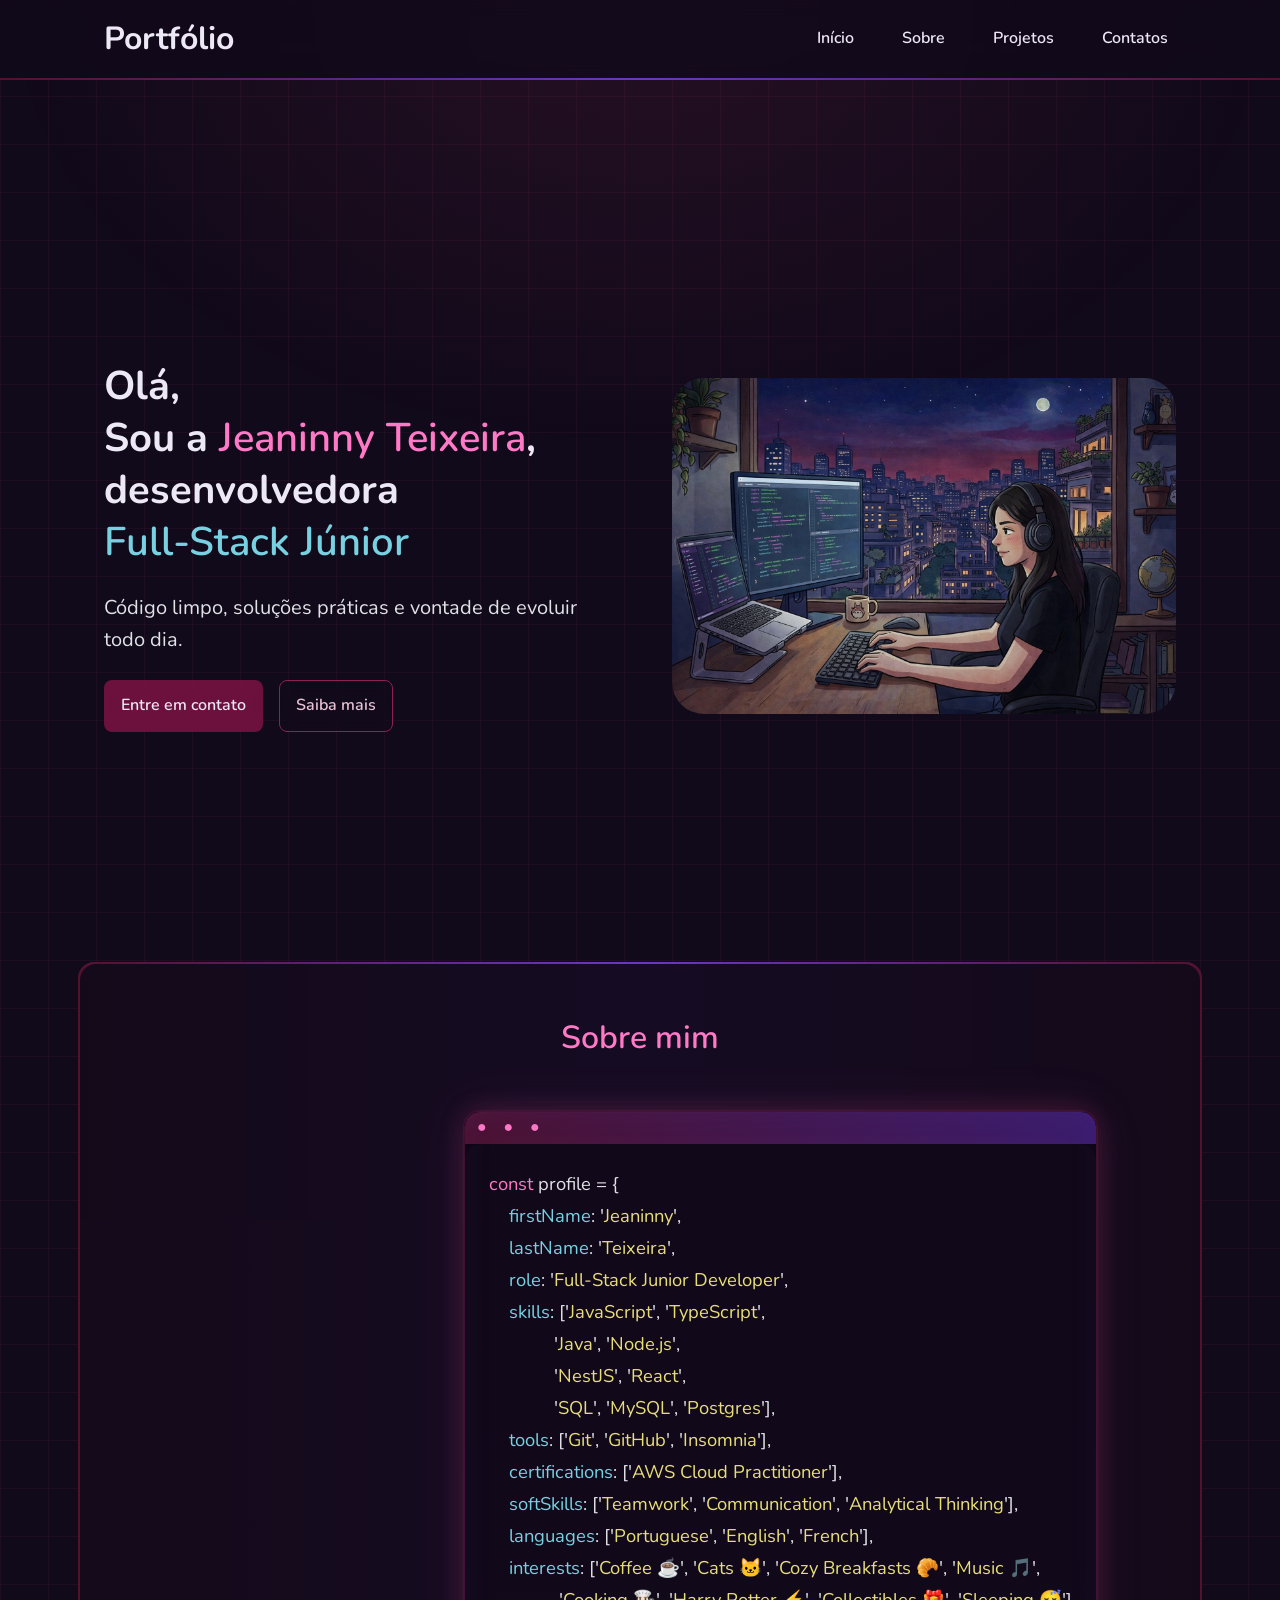
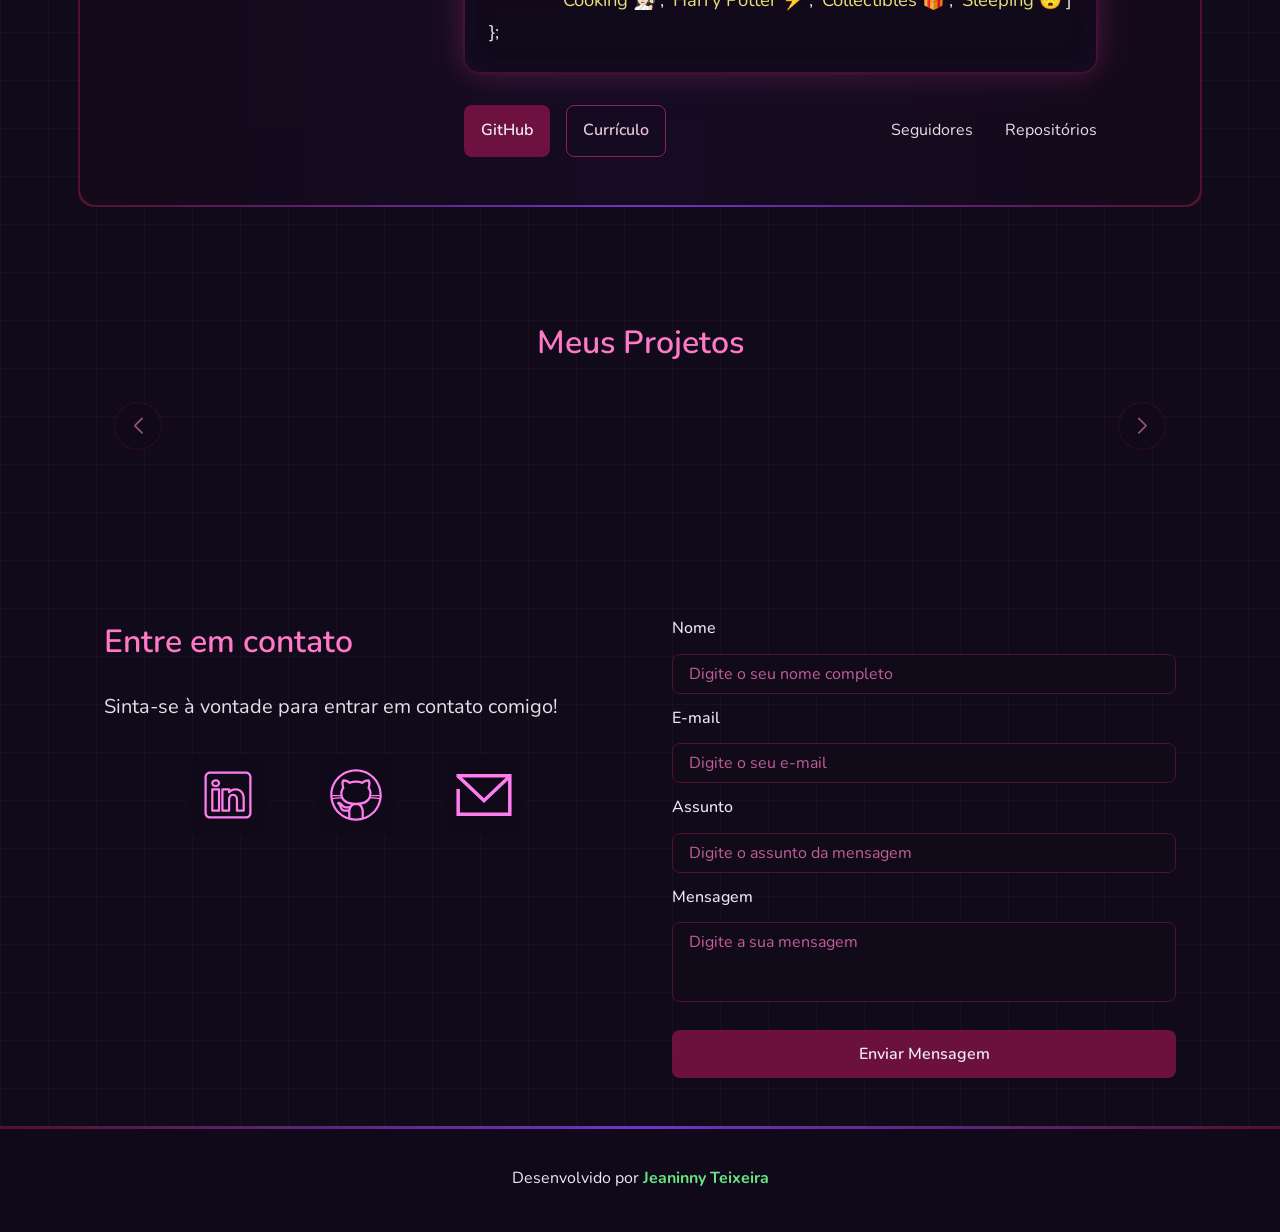
==== index.html @ a6f3db33 "💄 style: melhora responsividade mobile, atualiza const profile e faz ajustes visuais gerais" ====
<!DOCTYPE html>
<html lang="pt-br">

<head>

    <!-- Fontes do Google -->
    <link rel="preconnect" href="https://fonts.googleapis.com">
    <link rel="preconnect" href="https://fonts.gstatic.com" crossorigin>

    <!-- Fonte do Google - Nunito -->
    <link rel="stylesheet" href="https://fonts.googleapis.com/css2?family=Nunito&display=swap">

    <!-- Fonte do Google - Fira Code -->
    <link href="https://fonts.googleapis.com/css2?family=Fira+Code:wght@400;500&display=swap" rel="stylesheet">

    <meta charset="UTF-8">
    <meta name="viewport" content="width=device-width, initial-scale=1.0">
    <meta name="author" content="Jeaninny Teixeira">
    <meta name="description" content="Portfólio da Jeaninny Teixeira,
                    desenvolvedora Full Stack Júnior com foco em TypeScript, Node.js e AWS.
                    Conheça meus projetos e entre em contato.">
    <meta name="robots" content="index, follow">
    <link rel="icon" type="image/svg+xml" href="./assets/img/favicon.svg">

    <!-- SWIPER CSS -->
     <link rel="stylesheet" href="https://cdn.jsdelivr.net/npm/swiper@11/swiper-bundle.min.css">

    <!-- CSS principal da página -->
    <link rel="stylesheet" href="./assets/css/style.css">

    <title>Portfólio da Jeaninny</title>
</head>

<body>

    <!-- Cabeçalho da página -->
    <header>
        <div class="menu-content">

            <!-- Título do Cabeçalho -->
            <a href="index.html" id="titulo">Portfólio</a>

            <!-- Menu de Navegação -->
            <nav>
                <ul class="menu-list">
                    <li><a href="#hero">Início</a></li>
                    <li><a href="#about">Sobre</a></li>
                    <li><a href="#projects">Projetos</a></li>
                    <li><a href="#contact">Contatos</a></li>
                </ul>
            </nav>
        </div>
    </header>

    <!-- Seção Principal da página -->
    <main>
        <!-- Seção Hero -->
        <section id="hero" class="section-container hero-container">

            <!-- Boas Vindas -->
            <article class="hero-content">                
                <h1>Olá,
                    <br>Sou a <span class="hero-greeting">Jeaninny Teixeira</span>,
                    <br>desenvolvedora <span class="hero-role">Full-Stack Júnior</span></h1>
                <p>Código limpo, soluções práticas e vontade de evoluir todo dia.</p>

                <div class="buttons-container">
                    <a href="#contact" class="botao">Entre em contato</a>
                    <a href="#about" class="botao-outline">Saiba mais</a>
                </div>
            </article>

            <!-- Imagem da Seção Hero -->
            <figure class="hero-image">
                <img src="./assets/img/dev-avatar.png" alt="Foto da autora do site" class="float-animation">
            </figure>
        </section>

        <!-- Seção About -->
        <section id="about" class="section-container about-container">
            <h2>Sobre mim</h2>
            
                    <!-- Imagem da Seção About -->
            <figure class="about-image">
                <img id="about-avatar" src="" alt="">
            </figure>

            <!-- Conteúdo da Seção About -->
            <article class="about-content">                
<div class="code-container">
    <div class="code-header"></div>
<pre><code><span class="keyword">const</span> <span class="variable">profile</span> = {
    <span class="property">firstName</span>: '<span class="string">Jeaninny</span>',
    <span class="property">lastName</span>: '<span class="string">Teixeira</span>',
    <span class="property">role</span>: '<span class="string">Full-Stack Junior Developer</span>',
    <span class="property">skills</span>: ['<span class="string">JavaScript</span>', '<span class="string">TypeScript</span>',
             '<span class="string">Java</span>', '<span class="string">Node.js</span>',
             '<span class="string">NestJS</span>', '<span class="string">React</span>',
             '<span class="string">SQL</span>', '<span class="string">MySQL</span>', '<span class="string">Postgres</span>'],
    <span class="property">tools</span>: ['<span class="string">Git</span>', '<span class="string">GitHub</span>', '<span class="string">Insomnia</span>'],
    <span class="property">certifications</span>: ['<span class="string">AWS Cloud Practitioner</span>'],
    <span class="property">softSkills</span>: ['<span class="string">Teamwork</span>', '<span class="string">Communication</span>', '<span class="string">Analytical Thinking</span>'],
    <span class="property">languages</span>: ['<span class="string">Portuguese</span>', '<span class="string">English</span>', '<span class="string">French</span>'],
    <span class="property">interests</span>: ['<span class="string">Coffee ☕</span>', '<span class="string">Cats 🐱</span>', '<span class="string">Cozy Breakfasts 🥐</span>', '<span class="string">Music 🎵</span>',
              '<span class="string">Cooking 👩🏻‍🍳</span>', '<span class="string">Harry Potter ⚡</span>', '<span class="string">Collectibles 🎁</span>', '<span class="string">Sleeping 😴</span>']
};</code></pre>
</div>

                <!-- Links (GitHub + Currículo) e Dados do GitHub -->
                <div class="about-buttons-data">
                    <!-- Links -->
                    <div class="buttons-container">
                        <a id="about-github" target="_blank" class="botao">GitHub</a>
                        <a href="https://drive.google.com/file/d/16EJ7wRzLr-6BTznFAIqTownM1FmKb5lh/view?usp=sharing" target="_blank" class="botao-outline">Currículo</a>
                    </div>

                    <!-- Dados -->
                    <div class="data-container">
                        <!-- Seguidores -->
                        <div class="data-item">
                            <span id="followers" class="data-number"></span>
                            <span class="data-label">Seguidores</span>
                        </div>
                        <!-- Repositórios Públicos -->
                        <div class="data-item">
                            <span id="repos" class="data-number"></span>
                            <span class="data-label">Repositórios</span>
                        </div>
                    </div>

                </div>
            </article>            
        </section>

        <!-- Seção Projects -->
        <section id="projects" class="section-container projects-container">
            <h2>Meus Projetos</h2>

            <!-- Swiper Container -->
            <div class="swiper projects-swiper">
                <div class="swiper-wrapper">
                </div>
                <!-- Botões de Navegação -->
                <div class="swiper-button-next"></div>
                <div class="swiper-button-prev"></div>

                <!-- Paginação -->
                <div class="swiper-pagination"></div>

            </div>
        </section>

        <!-- Seção Contact -->
        <section id="contact" class="section-container contact-container">

            <!-- Redes Sociais -->
            <article class="contact-info">
                <h2>Entre em contato</h2>
                <p>Sinta-se à vontade para entrar em contato comigo!</p>

                <!-- Links para as Redes Sociais -->
                <div class="social-container">
                    <a href="https://www.linkedin.com/in/jeaninnyteixeira/" target="_blank" class="social-icon"
                        aria-label="LinkedIn">
                        <img src="./assets/icons/social/linkedin.svg" alt="Link para o LinkedIn">
                    </a>

                    <a href="https://github.com/jeaninny/" target="_blank" class="social-icon" aria-label="GitHub">
                        <img src="./assets/icons/social/github.svg" alt="Link para o GitHub">
                    </a>

                    <a href="mailto:jeaninny.teixeira@gmail.com" class="social-icon"
                        aria-label="E-mail">
                        <img src="./assets/icons/social/email.svg" alt="Link para o E-mail">
                    </a>

                </div>
            </article>

            <!-- Formulário de Contato -->
            <form id="formulario" action="https://formsubmit.co/3d344f03a3935432fa5fc0c76e14fb3f" method="POST">

                <input type="hidden" name="_next" value="https://jeaninny.github.io/portfolio/success.html">
                <input type="hidden" name="_captcha" value="false">

                <label for="nome">Nome</label>
                <input id="nome" name="nome" type="text" placeholder="Digite o seu nome completo">
                <span id="erro-nome"></span>

                <label for="email">E-mail</label>
                <input id="email" name="email" type="email" placeholder="Digite o seu e-mail">
                <span id="erro-email"></span>

                <label for="assunto">Assunto</label>
                <input id="assunto" name="assunto" type="text" placeholder="Digite o assunto da mensagem">
                <span id="erro-assunto"></span>

                <label for="mensagem">Mensagem</label>
                <textarea id="mensagem" name="mensagem" placeholder="Digite a sua mensagem"></textarea>
                <span id="erro-mensagem"></span>

                <button class="botao" type="submit">Enviar Mensagem</button>

            </form>

        </section>

    </main>

    <!-- Rodapé da página -->
    <footer>
        <p>Desenvolvido por <span class="footer-credit">Jeaninny Teixeira</span></p>
    </footer>

    <!-- SWIPER JS -->
     <script src="https://cdn.jsdelivr.net/npm/swiper@11/swiper-bundle.min.js"></script>

    <!-- Script JavaScript principal da página-->
     <script src="./assets/js/script.js"></script>

</body>

</html>
---- assets/css/style.css ----
/* Reset do Navegador */
* {
    margin: 0;
    padding: 0;
    box-sizing: border-box;
    font-family: 'Nunito', sans-serif;
    font-weight: 400;
    text-decoration: none;
    outline: none;

}

:root {
    /* Paleta de Cores - Purple */
    --purple-100: #e9dcfa;
    --purple-500: #6b36c8;

    /* Paleta de Cores - Rose/Dark */
    --rose-50: #f5e6ee;
    --rose-100: #e8c2d4;
    --rose-200: #d4919e;
    /* textos secundários suaves */
    --rose-300: #c47a95;
    /* destaques, spans */
    --rose-400: #a85478;
    /* botão outline hover */
    --rose-500: #8b2252;
    /* botão primário */
    --rose-600: #6e1a3f;
    /* botão primário hover */
    --rose-700: #52122e;
    /* bordas escuras */
    --rose-800: #2e0a1a;
    /* fundos de cards */
    --rose-900: #1c0612;
    /* fundo alternativo */
    --rose-950: #110a1a;
    /* fundo principal */

    /* Paleta Omni - para textos e destaques */
    --omni-green: #67e480;
    --omni-yellow: #e7de79;
    --omni-pink: #FF79C6;
    --omni-cyan: #78D1E1;
    --omni-orange: #E89E64;
    --omni-fg: #E1E1E6;
    /* texto principal */
    --omni-comment: #5A4B81;
    /* texto secundário suave */

    /* Cores Neutras */
    --gray-200: #2a1f2e;
    --gray-400: #6e6973;
    --black: #110a1a;
    --white: #ede8f5;


    /* Cores de Estado */
    --error: #ff4d6d;

    /* Sombras */
    --shadow-sm: 0 0.25rem 0.5rem rgba(0, 0, 0, 0.3);
    --shadow-md: 0 0.25rem 0.75rem rgba(139, 34, 82, 0.4);
    --shadow-lg: 0 0.5rem 1.5rem rgba(139, 34, 82, 0.3);

    /* Botões Foscos */
    --btn-primary-bg: rgba(172, 23, 88, 0.59);
    --btn-primary-hover: rgba(172, 23, 88, 0.8);

    /* Bordas com Gradiente */
    --border-gradient: linear-gradient(90deg, var(--rose-700), var(--purple-500), var(--rose-700));

    /* Grade do Fundo */
    --bg-grid: linear-gradient(rgba(180, 80, 120, 0.07) 1px, transparent 1px),
        linear-gradient(90deg, rgba(180, 80, 120, 0.07) 1px, transparent 1px);
    --bg-grid-size: 48px 48px;

    /* Efeitos de Iluminação */
    --glow-top: radial-gradient(ellipse at 50% 0%, rgba(160, 50, 90, 0.15) 0%, transparent 70%);

    /* Fundos Semitransparentes */
    --bg-header: rgba(17, 10, 26, 0.85);
    /* header com transparência */
    --bg-card: rgba(46, 10, 26, 0.5);
    /* cards/seções sobre o fundo */

    /* Efeito de Vidro - usar como: backdrop-filter: blur(8px) */
    --blur-glass: blur(8px);

    /* Espaçamentos */
    --spacing-xs: 0.5rem;
    --spacing-sm: 1rem;
    --spacing-md: 1.5rem;
    --spacing-lg: 2rem;
    --spacing-xl: 3rem;
    --spacing-2xl: 4rem;

    /* Tamanhos de Fonte */
    --text-sm: 0.75rem;
    --text-base: 1rem;
    --text-lg: 1.25rem;
    --text-xl: 1.5rem;
    --text-2xl: 2rem;
    --text-3xl: 2.5rem;

    /* Border Radius */
    --radius-sm: 0.25rem;
    --radius-md: 0.5rem;
    --radius-lg: 1rem;
    --radius-xl: 2rem;
    --radius-full: 50%;

    /* Animação Padrão */
    --transition-default: all 0.3s ease;
}

/* Configurações Básicas */

html {
    scroll-behavior: smooth;
}

body {
    display: flex;
    flex-direction: column;
    min-height: 100vh;
    position: relative;
    background-color: var(--rose-950);
    background-image: var(--bg-grid);
    background-size: var(--bg-grid-size);
    line-height: 1.6;
    color: var(--white);
}

body::before {
    content: '';
    position: fixed;
    top: 0;
    left: 0;
    right: 0;
    height: 50%;
    background: var(--glow-top);
    pointer-events: none;
    z-index: 0;
}

main {
    flex: 1;
}

/* Seções - Base Comum */

.section-container {
    max-width: 70rem;
    margin: 0 auto;
    padding: var(--spacing-xl) var(--spacing-md);
    scroll-margin-top: 6rem;
}

/* Botões */

.buttons-container {
    display: flex;
    gap: var(--spacing-sm);
}

.botao,
.botao-outline {
    display: inline-block;
    padding: 0.75rem 1rem;
    border: 0.10rem solid transparent;
    border-radius: var(--radius-md);
    font-size: var(--text-base);
    font-weight: 600;
    text-align: center;
    cursor: pointer;
    transition: var(--transition-default);
    backdrop-filter: var(--blur-glass);
}

.botao {
    background-color: var(--btn-primary-bg);
    color: var(--white);
    border-color: transparent;
}

.botao:hover {
    background-color: var(--btn-primary-hover);
    border-color: var(--rose-300);
    box-shadow: var(--shadow-md);
    transform: translateY(-0.15rem);
}

.botao-outline {
    border-color: var(--rose-500);
    background-color: transparent;
    color: var(--rose-100);
}

.botao-outline:hover {
    background-color: rgba(139, 34, 82, 0.2);
    border-color: var(--rose-300);
    color: var(--white);
    box-shadow: 0 0 12px rgba(255, 121, 198, 0.25);
    transform: translateY(-0.15rem);
}

/* Botões pequenos - Card Projetos */

.botao.botao-sm,
.botao-outline.botao-sm {
    min-width: 6rem;
    padding: 0.25rem var(--spacing-sm);
    border-width: 0.125rem;
    border-radius: 0.25rem;
    font-size: var(--text-sm);
}

/* Seção Header - Cabeçalho e Menu */
header {
    position: sticky;
    top: 0;
    z-index: 1000;
    width: 100%;
    height: 5rem;
    background-color: var(--bg-header);
    backdrop-filter: var(--blur-glass);
    border-bottom: 0.15rem solid transparent;
    border-image: var(--border-gradient) 1;
    transition: all 0.3s ease;
}

header.sem-borda {
    border-bottom: none;
    border-image: none;
    box-shadow: 0 0 20px rgba(139, 34, 82, 0.3);
}

header a {
    font-weight: 600;
    color: var(--white);
    transition: color 0.3s ease;
}

header a:hover {
    color: var(--purple-100);
}

#titulo {
    font-size: var(--text-2xl);
    font-weight: 700;
}

.menu-content {
    display: flex;
    justify-content: space-between;
    align-items: center;
    max-width: 70rem;
    height: 100%;
    margin: 0 auto;
    padding: 0 var(--spacing-md);

}

.menu-list {
    display: flex;
    gap: var(--spacing-lg);
    list-style: none;
}

.menu-list a {
    padding: var(--spacing-xs);
}

/* Seção Hero */

.hero-container {
    display: flex;
    align-items: center;
    padding-top: 10rem;
    gap: var(--spacing-2xl);
    min-height: calc(100vh - 5rem);
}

.hero-content {
    display: flex;
    flex: 1;
    flex-direction: column;
    gap: var(--spacing-md);
}

.hero-content span {
    font-weight: 600;
}

.hero-greeting {
    font-weight: 700;
    color: var(--omni-pink);
}

.hero-role {
    color: var(--omni-cyan);
    white-space: nowrap;
}

.hero-content h1 {
    font-size: var(--text-3xl);
    font-weight: 700;
    line-height: 1.3;
    color: var(--white);
}

.hero-content p,
.about-content p,
.contact-info p {
    font-size: var(--text-lg);
    color: var(--omni-fg);
}

.hero-image {
    display: flex;
    flex: 1;
    justify-content: center;
}

.hero-image img {
    width: 100%;
    max-width: 100%;
    border-radius: var(--radius-xl);
}

/* Animação Flutuante */
@keyframes float {

    0%,
    100% {
        transform: translateY(0);
    }

    50% {
        transform: translateY(-1.25rem);
    }
}

/* Usa Animação */
.float-animation {
    animation: float 3s ease-in-out infinite;
}

/* Seção About */
.about-container {
    position: relative;
    display: flex;
    flex-wrap: wrap;
    align-items: center;
    column-gap: var(--spacing-2xl);
    row-gap: var(--spacing-md);
    background-color: rgba(17, 10, 26, 0.95);
    margin: var(--spacing-2xl) auto;
    background-image: none;
    border-radius: var(--radius-lg);
    border: none;
}

.about-container::before {
    content: '';
    position: absolute;
    inset: -0.15rem;
    border-radius: var(--radius-lg);
    background: var(--border-gradient);
    z-index: -1;
}

.about-content pre {
    margin: 0;
    background: rgba(17, 10, 26, 0.95);
    padding: 1.5rem;
    border-radius: 1rem;
    font-size: 0.95rem;
    line-height: 1.6;
    color: var(--omni-fg);
}

.about-container h2 {
    width: 100%;
    text-align: center;
    margin-bottom: var(--spacing-md);
    font-size: var(--text-2xl);
    font-weight: 600;
    color: var(--omni-pink);
}

/* Estilização do código dentro da Seção About */

/* Syntax Highlighting - Seção About */
.keyword {
    color: var(--omni-pink);
}

.variable {
    color: var(--omni-fg);
}

.property {
    color: var(--omni-cyan);
}

.string {
    color: var(--omni-yellow);
}

.code-container::after {
    content: "";
    position: absolute;
    inset: 0;
    border-radius: 1rem;
    pointer-events: none;
    box-shadow: inset 0 0 30px rgba(107, 54, 200, 0.08);
}

.code-container {
    position: relative;
    max-width: 100%;
    background: linear-gradient(180deg,
            #0b0514,
            #140a24);
    border: 1px solid rgba(139, 34, 82, 0.4);
    border-radius: 1rem;
    overflow: hidden;
    box-shadow:
        0 0 0 1px rgba(139, 34, 82, 0.2),
        0 0 25px rgba(139, 34, 82, 0.3),
        0 0 50px rgba(255, 121, 198, 0.12),
        inset 0 1px 0 rgba(255, 255, 255, 0.03);
}

.code-container pre {
    font-family: 'Fira Code', monospace;
    padding: 1.5rem;
    font-size: 1.15rem;
    line-height: 2rem;
    white-space: pre;
    overflow-x: auto;
    box-shadow:
        0 10px 30px rgba(0, 0, 0, 0.6),
        0 0 20px rgba(139, 34, 82, 0.15);
}

.code-header {
    height: 2rem;
    background: linear-gradient(90deg,
            rgba(139, 34, 82, 0.5),
            rgba(107, 54, 200, 0.5));
    backdrop-filter: blur(8px);
    display: flex;
    align-items: center;
    padding-left: 0.75rem;
}

.code-header::before {
    content: "● ● ●";
    color: var(--omni-pink);
    letter-spacing: 0.4rem;
}


.about-image {
    flex: 0 0 17.5rem;
    margin-left: 1rem;
}

.about-image img {
    width: 100%;
    border-radius: var(--radius-full);
    box-shadow: var(--shadow-lg);
}

.about-content h2,
.projects-container h2,
.contact-info h2 {
    margin-bottom: var(--spacing-md);
    font-size: var(--text-2xl);
    font-weight: 600;
    color: var(--omni-pink);
}


.about-content p {
    margin-bottom: var(--spacing-sm);
    text-align: justify;
}

.about-buttons-data {
    display: flex;
    justify-content: space-between;
    align-items: center;
    gap: var(--spacing-lg);
    margin-top: var(--spacing-lg);
}

.about-buttons-data .botao {
    margin-right: auto;
}

.data-container {
    display: flex;
    gap: var(--spacing-lg);
    margin-top: 0;
}

.data-item {
    display: flex;
    flex-direction: column;
    align-items: center;
}

.data-number {
    font-size: var(--text-xl);
    font-weight: 700;
    text-align: center;
    color: var(--omni-cyan);
}

.data-label {
    font-size: var(--text-base);
    text-align: center;
    color: var(--omni-fg);
}

/* Projects */

.projects-container {
    scroll-margin-top: 3rem;
    margin: var(--spacing-2xl) auto;
    text-align: center;
}

.projects-swiper {
    position: relative;
    width: 100%;
    padding: var(--spacing-sm) var(--spacing-xl) var(--spacing-xl);
    overflow: hidden;
}

/* Card Projetos */

.project-card {
    display: flex;
    flex-direction: column;
    width: 100%;
    height: 100%;
    border: none;
    border-radius: var(--radius-lg);
    background: rgba(17, 10, 26, 0.6);
    backdrop-filter: blur(12px);
    overflow: hidden;
    transition: var(--transition-default);
    position: relative;
    isolation: isolate;
}

.project-card::before {
    content: '';
    position: absolute;
    inset: -0.1rem;
    border-radius: var(--radius-lg);
    background: linear-gradient(90deg,
            rgba(139, 34, 82, 0.3),
            rgba(107, 54, 200, 0.3));
    z-index: -1;
}

.project-card:hover {
    transform: translateY(-0.25rem);
    box-shadow:
        0 10px 30px rgba(139, 34, 82, 0.25),
        0 0 20px rgba(255, 121, 198, 0.08);
}

.project-image {
    display: flex;
    justify-content: center;
    align-items: center;
    width: 100%;
    height: 6rem;
    background-color: rgba(34, 7, 44, 0.8);
    border-bottom: 0.1rem solid var(--rose-700);
}

.project-image::after {
    content: "";
    position: absolute;
    width: 70%;
    height: 70%;
    background: radial-gradient(circle,
            rgba(255, 121, 198, 0.15) 0%,
            transparent 70%);
    filter: blur(20px);
    z-index: 0;
}


.project-image img {
    padding: 0.3rem;
    position: relative;
    z-index: 1;
    width: 70%;
    height: 70%;
    max-width: 4rem;
    max-height: 4rem;
    object-fit: contain;
    filter: brightness(0) saturate(100%) invert(63%) sepia(45%) saturate(800%) hue-rotate(280deg) brightness(105%);
    opacity: 0.9;
    transition: var(--transition-default);

}

.project-card:hover .project-image img {
    transform: scale(1.08);
    opacity: 1;
}

.project-content {
    display: flex;
    flex: 1;
    gap: 0.5rem;
    flex-direction: column;
    padding: var(--spacing-md);
    letter-spacing: 0.03rem;
    text-align: center;
}

.project-content h3 {
    margin-bottom: 0.75rem;
    font-weight: 700;
    color: var(--white);
    display: -webkit-box;
    -webkit-line-clamp: 2;
    -webkit-box-orient: vertical;
    overflow: hidden;
    min-height: 2.8rem;
    line-height: 1.4;
}

.project-content p {
    flex: 1;
    margin-bottom: var(--spacing-sm);
    font-size: var(--text-base);
    color: var(--omni-fg);
}

.project-tags {
    display: flex;
    flex-wrap: wrap;
    gap: var(--spacing-xs);
    align-items: flex-start;
    align-content: flex-start;
    min-height: 3.5rem;
}

.tag {
    padding: 0.375rem 0.75rem;
    border-radius: var(--radius-sm);
    font-size: var(--text-sm);
    font-weight: 600;
    background: rgba(139, 34, 82, 0.15);
    border: 1px solid rgba(139, 34, 82, 0.4);
    color: var(--rose-200);
}

.project-buttons {
    display: flex;
    justify-content: center;
    align-items: center;
    gap: 0.75rem;
    margin-top: var(--spacing-sm);
    margin-top: auto;
}

/* Configuração do Swiper */
.swiper-wrapper {
    align-items: stretch;
}

.swiper-slide {
    display: flex;
    height: auto;
}

/* Botões do Swiper (navegação) */
.swiper-button-next,
.swiper-button-prev {
    opacity: 0.6;
    width: 3rem;
    height: 3rem;
    border-radius: 50%;
    background: rgba(17, 10, 26, 0.7);
    backdrop-filter: blur(8px);
    border: 1px solid rgba(139, 34, 82, 0.4);
    transition: var(--transition-default);
}

.swiper-button-next:after,
.swiper-button-prev:after {
    font-size: var(--text-base);
    font-weight: 700;
    color: var(--omni-pink);
}

.swiper-button-next:hover,
.swiper-button-prev:hover {
    opacity: 1;
    background: rgba(139, 34, 82, 0.25);
    border-color: var(--rose-300);
    box-shadow: 0 0 8px rgba(255, 121, 198, 0.18);
    transform: scale(1.08);
}

/* Indicadores de paginação */

.swiper-pagination-bullet {
    margin-top: 1rem;
    width: 0.6rem;
    height: 0.6rem;
    background-color: rgba(255, 255, 255, 0.3);
    opacity: 1;
    transition: var(--transition-default);
    transform: scale(0.9);
}

.swiper-pagination-bullet-active {
    width: var(--spacing-md);
    border-radius: var(--radius-sm);
    background: linear-gradient(90deg,
            var(--omni-pink),
            var(--rose-400));
    box-shadow: 0 0 8px rgba(255, 121, 198, 0.4);
    transform: scale(1);
}

/* Seção de Contato */

.contact-container {
    display: grid;
    grid-template-columns: 1fr 1fr;
    gap: var(--spacing-2xl);

}

/* Redes Sociais */
.contact-info h2 {
    margin-bottom: var(--spacing-md);
}

.contact-info p {
    margin-bottom: var(--spacing-lg);
}

.social-container {
    display: flex;
    justify-content: center;
    gap: var(--spacing-xl);
}

.social-icon {
    position: relative;
    isolation: isolate;
    width: 5rem;
    height: 5rem;
    padding: 0.75rem;
    border-radius: var(--radius-md);
    background-color: rgba(17, 10, 26, 0.95);
    transition: var(--transition-default);
}

.social-icon img {
    width: 100%;
    object-fit: contain;
    filter: brightness(0) saturate(100%) invert(63%) sepia(45%) saturate(800%) hue-rotate(280deg) brightness(105%);
    transition: filter 0.3s ease;
}

.social-icon img:hover {
    filter: brightness(0) saturate(100%) invert(42%) sepia(93%) saturate(1352%) hue-rotate(243deg) brightness(79%) contrast(91%);
}

/* Formulário de Contato */
form {
    display: flex;
    flex-direction: column;
    gap: 0.75rem;
}

form button {
    margin-top: var(--spacing-sm);
}

form label {
    font-size: var(--text-base);
    font-weight: 500;
    color: var(--white);
}

form input,
form textarea {
    width: 100%;
    padding: 0.5rem var(--spacing-sm);
    border: 0.10rem solid var(--rose-700);
    border-radius: var(--radius-md);
    background-color: rgba(17, 10, 26, 0.95);
    color: var(--white);
    font-family: inherit;
    font-size: var(--text-base);
    transition: border-color 0.3s ease, box-shadow 0.3s ease;
}

form input::placeholder,
form textarea::placeholder {
    color: var(--omni-pink);
    opacity: 0.75;
}

form input:focus,
form textarea:focus {
    border-color: var(--rose-300);
    box-shadow: 0 0 6px rgba(255, 121, 198, 0.18);
}


form textarea {
    min-height: 5rem;
    resize: none;
}

form span {
    margin-top: -0.75rem;
    font-size: var(--text-sm);
    color: var(--error);
}

/* Footer */
footer {
    position: relative;
    padding: 2.5rem;
    background-color: var(--bg-header);
    backdrop-filter: var(--blur-glass);
    font-weight: 600;
    text-align: center;
    color: var(--white);
}

footer::before {
    content: '';
    position: absolute;
    top: 0;
    left: 0;
    right: 0;
    height: 0.15rem;
    background: var(--border-gradient);
}


.footer-credit {
    font-weight: 700;
    color: var(--omni-green);
}

/* Footer */
.success-container {
    display: flex;
    flex-direction: column;
    justify-content: center;
    align-items: center;
    width: 100%;
    min-height: calc(100vh - 12.5rem);
    padding: var(--spacing-xl) var(--spacing-md);
}

.success-content {
    display: flex;
    flex-direction: column;
    align-items: center;
    gap: var(--spacing-md);
    max-width: 37.5rem;
    text-align: center;
}

.success-content h1 {
    font-size: var(--text-3xl);
    font-weight: 700;
    color: var(--omni-pink);
}

.success-content p {
    font-size: var(--text-lg);
    color: var(--omni-fg);
    opacity: 0.8;

}

.success-image {
    display: flex;
    align-items: center;
    justify-content: center;
    width: 7.5rem;
    height: 7.5rem;
    border-radius: var(--radius-full);
    background: rgba(46, 10, 26, 0.6);
    backdrop-filter: blur(10px);
    border: 1px solid rgba(139, 34, 82, 0.4);
}

@keyframes checkFadeScale {
    0% {
        opacity: 0;
        transform: scale(0.5);
    }

    70% {
        transform: scale(1.1);
    }

    100% {
        opacity: 1;
        transform: scale(1);
    }
}

.success-image img {
    width: 6rem;
    height: 6rem;
    filter: brightness(0) saturate(100%) invert(63%) sepia(45%) saturate(800%) hue-rotate(280deg) brightness(105%);
    opacity: 0;
    transform: scale(0.5);
    animation: checkFadeScale 0.6s ease-out 0.2s forwards;
}

.success-image::after {
    content: "";
    position: absolute;
    width: 100%;
    height: 100%;
    border-radius: 50%;

    background: radial-gradient(circle,
            rgba(255, 121, 198, 0.15) 0%,
            transparent 70%);
    filter: blur(20px);
    z-index: -1;
}


/* Responsividade - Tablet */
@media screen and (max-width: 1024px) {

    /* Layout */
    .section-container {
        padding: var(--spacing-lg) var(--spacing-md);
    }

    /* Tipografia */
    .section-container h1 {
        font-size: var(--text-3xl);
    }

    .section-container h2 {
        font-size: var(--text-2xl);
    }

    .section-container p {
        font-size: var(--text-base);
    }

    .section-container span {
        font-size: var(--text-lg);
    }

    .success-content h1 {
        font-size: var(--text-3xl);
    }

    .success-content h2 {
        font-size: var(--text-lg);
    }

    /* Header */
    #titulo {
        font-size: var(--text-xl);
    }


    /* Header - Oculta menu em telas pequenas */
    @media (max-width: 768px) {
        .menu-list {
            display: none;
        }
    }

    /* Hero */
    .hero-container {
        flex-direction: column-reverse;
        gap: var(--spacing-lg);
        min-height: 60vh;
        text-align: center;
    }

    .hero-content,
    .hero-image {
        width: 70%;
    }

    .hero-image img {
        object-fit: cover;
    }

    .buttons-container {
        justify-content: center;
        width: 100%;
    }

    .hero-container .botao,
    .hero-container .botao-outline {
        padding: 0.75rem 1.5rem;
        font-size: var(--text-base);
        white-space: nowrap;
    }

    /* About */
    .about-container {
        text-align: left;
        flex-direction: column;
        gap: var(--spacing-md);
        margin: var(--spacing-lg);
        padding: var(--spacing-lg);
    }

    .about-image {
        flex: 0 0 auto;
        width: 100%;
        display: flex;
        justify-content: center;
    }

    .about-image img {
        max-width: 16rem;
        width: 100%;
    }

    .about-content {
        flex: 1;
        width: 100%;
    }

    .about-buttons-data {
        flex-direction: column;
        gap: var(--spacing-md);
        align-items: stretch;
    }

    .about-buttons-data .botao {
        margin-right: 0;
    }

    .data-container {
        justify-content: center;
        width: 100%;
    }

    .code-container pre {
        font-size: 0.65rem;
        line-height: 1.3rem;
        white-space: pre;
        overflow-x: auto;
        padding: 0.75rem;
        text-align: left;
        /* ← força alinhamento à esquerda */
    }

    /* Projects */
    .projects-container {
        margin: var(--spacing-lg) auto 0;
    }

    .projects-swiper {
        margin: 0;
        padding: var(--spacing-sm) var(--spacing-lg) 2.5rem;
    }

    .project-card {
        width: 100%;
        height: 30rem;
        min-height: 30rem;
        max-height: 30rem;
        max-width: 100%;
    }

    .project-content {
        display: flex;
        flex-direction: column;
        justify-content: space-between;
        height: 100%;
    }

    .project-content p {
        flex: 1;
        overflow: hidden;
    }

    .project-tags {
        min-height: 2.5rem;
        align-items: flex-start;
    }

    .swiper-wrapper {
        align-items: stretch;
    }

    .swiper-slide {
        display: flex;
        justify-content: center;
        align-items: stretch;
        height: auto;
    }

    .swiper-button-next,
    .swiper-button-prev {
        display: none;
    }

    /* Contact */
    .contact-container {
        grid-template-columns: 1fr;
        gap: var(--spacing-lg);
        width: 90%;
        margin: 0 auto;
    }

    /* Success Page */
    .success-container {
        padding: var(--spacing-xl) var(--spacing-md);
        min-height: calc(100vh - 10rem);
    }

    .success-content {
        gap: var(--spacing-lg);
        max-width: 35rem;
    }

    .success-image {
        width: 6rem;
        height: 6rem;
    }

    .success-image img {
        width: 5rem;
        height: 5rem;
    }

}

/* Responsividade - Celular */

@media screen and (max-width: 480px) {

    /* Layout */
    .section-container {
        padding: var(--spacing-md) var(--spacing-sm);
    }

    /* Tipografia Mobile */
    .section-container h1 {
        font-size: var(--text-xl);
    }

    .section-container h2 {
        font-size: var(--text-lg);
    }

    .section-container p {
        font-size: var(--text-base);
    }

    .section-container span {
        font-size: var(--text-lg);
    }

    /* Header */
    #titulo {
        font-size: var(--text-xl);
    }

    .menu-content {
        justify-content: center;
    }

    .menu-list {
        display: none;
    }

    /* Hero */

    .hero-container {
        flex-direction: column-reverse;
        gap: var(--spacing-xs);
        min-height: 60vh;
    }

    .hero-content {
        gap: var(--spacing-xs);
        width: 100%;
    }

    .hero-content span {
        font-size: var(--text-xl);
    }

    .buttons-container {
        flex-direction: column;
        gap: 0.75rem;
        width: 100%;
    }

    .buttons-container .botao,
    .buttons-container .botao-outline {
        padding: 0.75rem 1rem;
        font-size: var(--text-base);
        white-space: nowrap;
    }

    .hero-image {
        justify-content: center;
        width: 100%;
    }

    .hero-image img {
        max-width: 20rem;
    }

    /* About */

    .about-container {
        text-align: left;
    }

    .about-image img {
        max-width: 13rem;
    }

    .about-content {
        width: 100%;
    }

    .about-buttons-data {
        flex-direction: column;
        gap: var(--spacing-md);
        align-items: stretch;
    }

    .about-buttons-data .botao,
    .about-buttons-data .botao-outline {
        width: 100%;
        padding: 0.75rem var(--spacing-lg);
        font-size: var(--text-base);
        text-align: center;
    }

    .data-container {
        justify-content: center;
        width: 100%;
    }

    .data-number {
        font-size: var(--text-lg);
    }

    .data-label {
        font-size: var(--text-sm);
    }

    /* Terminal const profile */
    .code-container pre {
        font-size: 0.75rem;
        line-height: 1.4rem;
        white-space: pre-wrap;
        overflow-wrap: anywhere;
        overflow-x: hidden;
        padding: 0.75rem;
        text-align: left;
        font-family: 'Fira Code', monospace;
    }

    .code-header {
        height: 1.5rem;
        padding-left: 0.5rem;
    }

    .code-header::before {
        font-size: 0.6rem;
        letter-spacing: 0.2rem;
    }


    /* Projects */

    .projects-container {
        margin: var(--spacing-lg) auto 0;
    }

    .projects-swiper {
        position: relative;
        margin: 0;
        padding: var(--spacing-sm) 0 2rem 0;
        padding-bottom: 3.5rem;
        overflow: visible;
    }

    .project-card {
        width: 100%;
        height: auto;
        min-height: 24rem;
        max-width: 20rem;
    }

    .project-image {
        height: 10rem;
    }

    .project-content {
        padding: var(--spacing-sm);
    }

    .project-content h3 {
        font-size: 1.25rem;
    }

    .project-content p {
        font-size: 0.95rem;
    }

    .tag {
        padding: 0.15rem 0.4rem;
        font-size: 0.7rem;
        font-weight: 500;
    }

    /* Contatos */
    .contact-container {
        grid-template-columns: 1fr;
        gap: var(--spacing-lg);
        width: 100%;
        margin: 0 auto;
    }

    .contact-info {
        width: 100%;
    }

    .contact-info p {
        margin-bottom: var(--spacing-md);
    }

    .social-container {
        flex-wrap: wrap;
        gap: var(--spacing-lg);
        margin-bottom: var(--spacing-xs);
    }

    .social-icon {
        width: 4rem;
        height: 4rem;
    }

    /* Formulário */
    form {
        gap: var(--spacing-xs);
        width: 100%;
    }

    form label {
        font-size: 0.90rem;
    }

    form input,
    form textarea {
        padding: 0.75rem;
        font-size: var(--text-base);
    }

    form button {
        padding: 0.75rem var(--spacing-md);
        font-size: var(--text-base);
    }

    /* Footer */
    footer {
        padding: var(--spacing-md) var(--spacing-sm);
        font-size: var(--text-sm);
    }

    /* Success Page */
    .success-container {
        padding: var(--spacing-lg) var(--spacing-sm);
        min-height: calc(100vh - 8rem);
    }

    .success-container h1 {
        font-size: var(--text-xl);
    }

    .success-container p {
        font-size: var(--text-base);
    }

    .success-content {
        gap: var(--spacing-md);
        max-width: 100%;
        padding: 0 var(--spacing-sm);
    }

    .success-image {
        width: 5rem;
        height: 5rem;
    }

    .success-content .botao {
        width: 100%;
        max-width: 20rem;
        padding: 0.75rem var(--spacing-lg);
    }

}
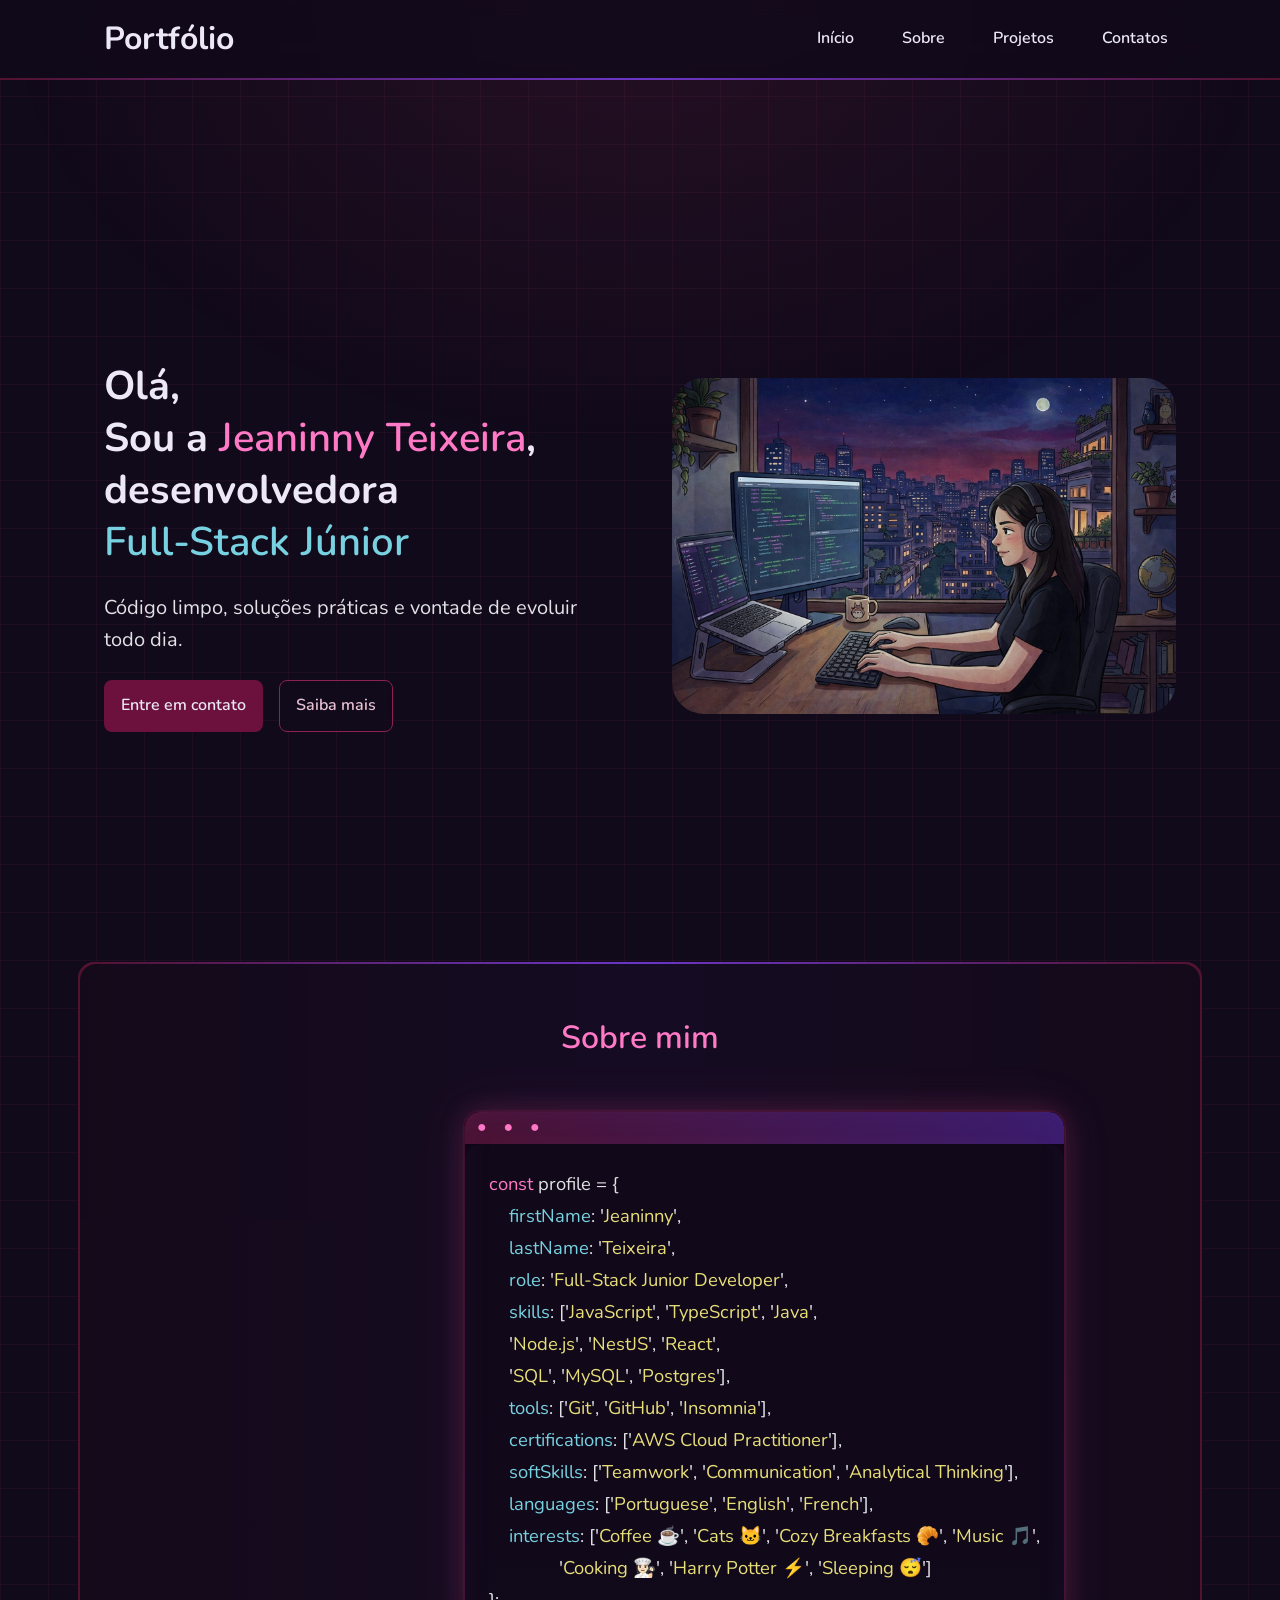
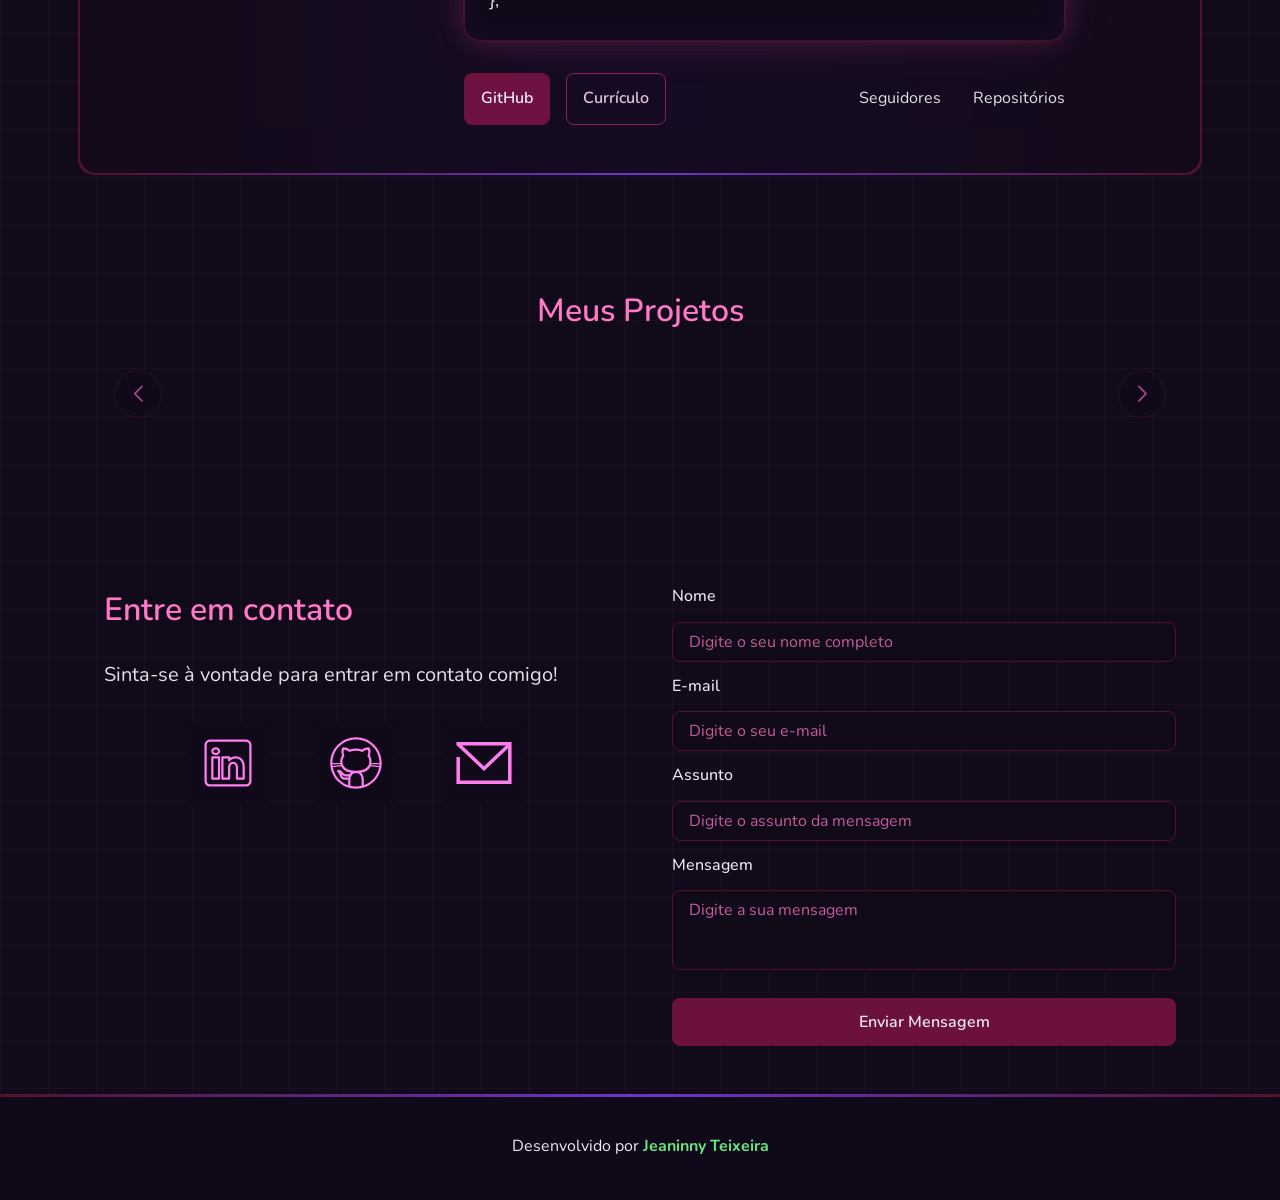
==== commit 19230cb2: "🐛 FIX: correção de erros no style" ====
--- a/index.html
+++ b/index.html
@@ -93,16 +93,15 @@
     <span class="property">firstName</span>: '<span class="string">Jeaninny</span>',
     <span class="property">lastName</span>: '<span class="string">Teixeira</span>',
     <span class="property">role</span>: '<span class="string">Full-Stack Junior Developer</span>',
-    <span class="property">skills</span>: ['<span class="string">JavaScript</span>', '<span class="string">TypeScript</span>',
-             '<span class="string">Java</span>', '<span class="string">Node.js</span>',
-             '<span class="string">NestJS</span>', '<span class="string">React</span>',
-             '<span class="string">SQL</span>', '<span class="string">MySQL</span>', '<span class="string">Postgres</span>'],
+    <span class="property">skills</span>: ['<span class="string">JavaScript</span>', '<span class="string">TypeScript</span>', '<span class="string">Java</span>',
+    '<span class="string">Node.js</span>', '<span class="string">NestJS</span>', '<span class="string">React</span>',
+    '<span class="string">SQL</span>', '<span class="string">MySQL</span>', '<span class="string">Postgres</span>'],
     <span class="property">tools</span>: ['<span class="string">Git</span>', '<span class="string">GitHub</span>', '<span class="string">Insomnia</span>'],
     <span class="property">certifications</span>: ['<span class="string">AWS Cloud Practitioner</span>'],
     <span class="property">softSkills</span>: ['<span class="string">Teamwork</span>', '<span class="string">Communication</span>', '<span class="string">Analytical Thinking</span>'],
     <span class="property">languages</span>: ['<span class="string">Portuguese</span>', '<span class="string">English</span>', '<span class="string">French</span>'],
     <span class="property">interests</span>: ['<span class="string">Coffee ☕</span>', '<span class="string">Cats 🐱</span>', '<span class="string">Cozy Breakfasts 🥐</span>', '<span class="string">Music 🎵</span>',
-              '<span class="string">Cooking 👩🏻‍🍳</span>', '<span class="string">Harry Potter ⚡</span>', '<span class="string">Collectibles 🎁</span>', '<span class="string">Sleeping 😴</span>']
+              '<span class="string">Cooking 👩🏻‍🍳</span>', '<span class="string">Harry Potter ⚡</span>', '<span class="string">Sleeping 😴</span>']
 };</code></pre>
 </div>
 
--- a/assets/css/style.css
+++ b/assets/css/style.css
@@ -475,7 +475,6 @@
     box-shadow: var(--shadow-lg);
 }
 
-.about-content h2,
 .projects-container h2,
 .contact-info h2 {
     margin-bottom: var(--spacing-md);
@@ -636,6 +635,7 @@
     color: var(--white);
     display: -webkit-box;
     -webkit-line-clamp: 2;
+    line-clamp: 2;
     -webkit-box-orient: vertical;
     overflow: hidden;
     min-height: 2.8rem;
@@ -672,8 +672,7 @@
     display: flex;
     justify-content: center;
     align-items: center;
-    gap: 0.75rem;
-    margin-top: var(--spacing-sm);
+    gap: 0.75rem;    
     margin-top: auto;
 }
 
@@ -1308,8 +1307,7 @@
 
     .projects-swiper {
         position: relative;
-        margin: 0;
-        padding: var(--spacing-sm) 0 2rem 0;
+        margin: 0;        
         padding-bottom: 3.5rem;
         overflow: visible;
     }
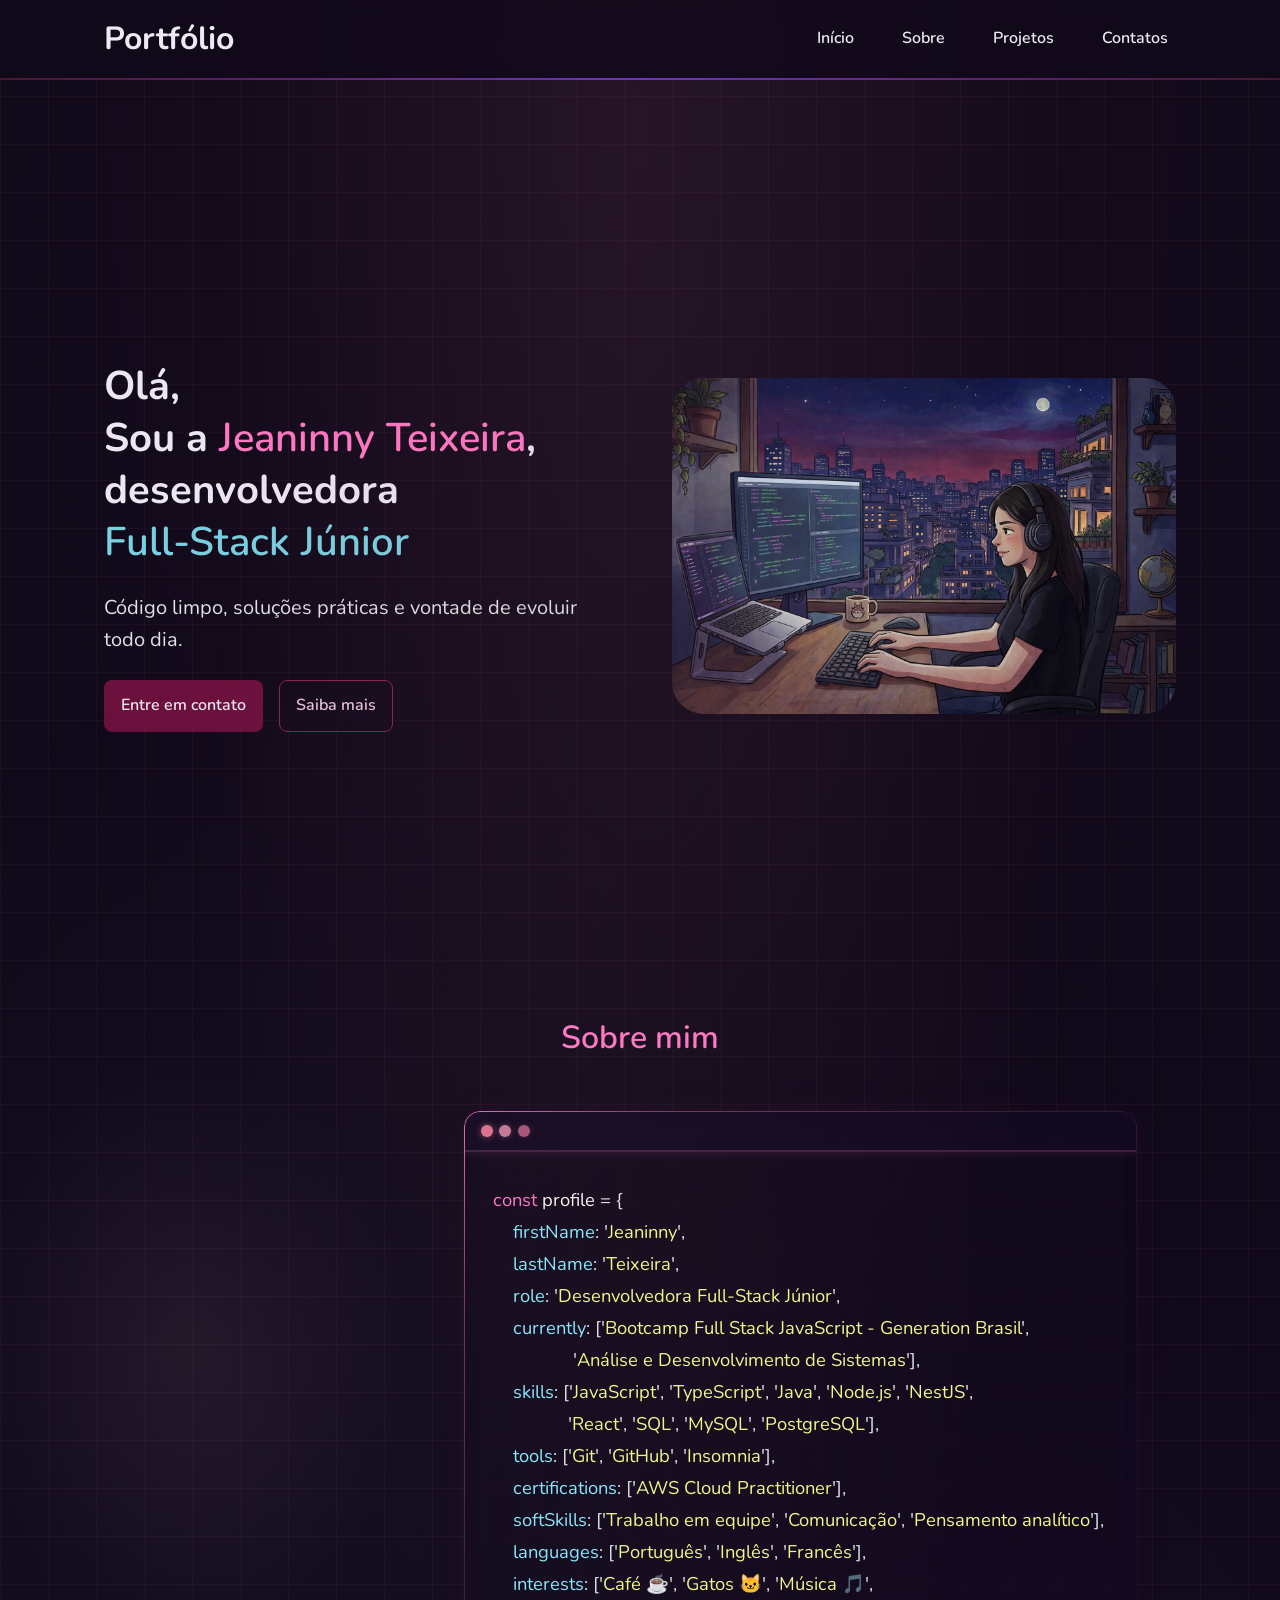
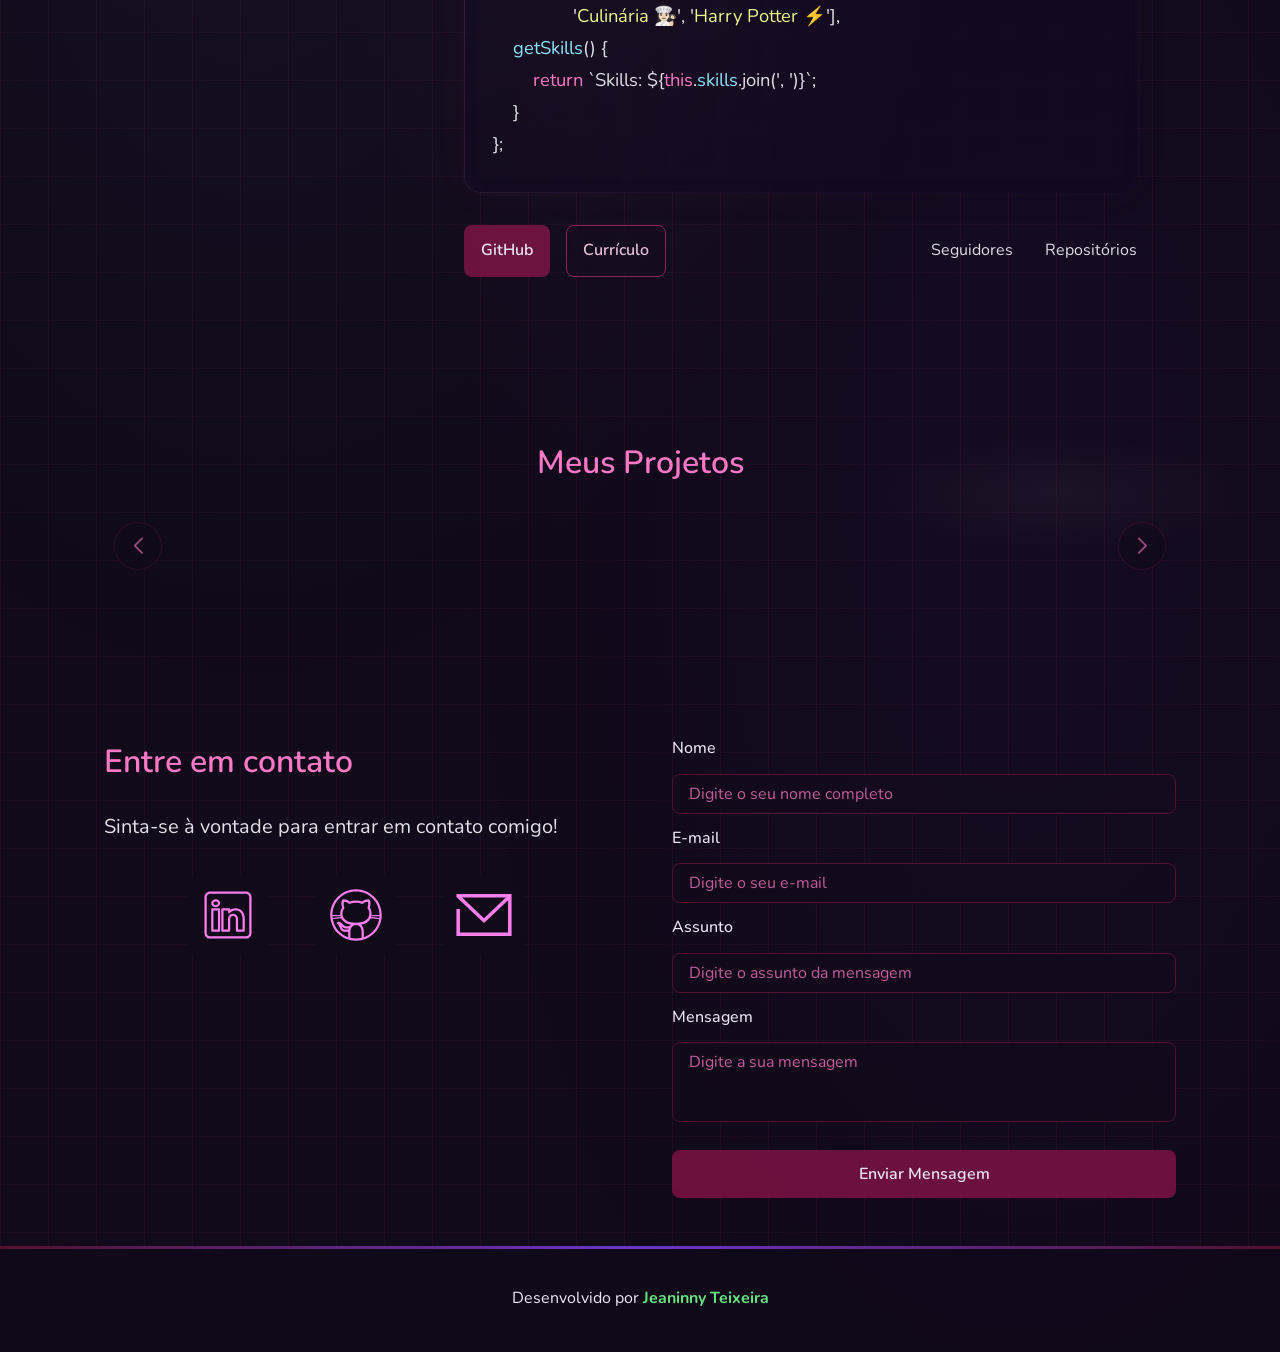
==== commit 9664c1fa: "💄 UI: ajustes de estilização" ====
--- a/index.html
+++ b/index.html
@@ -88,20 +88,28 @@
             <!-- Conteúdo da Seção About -->
             <article class="about-content">                
 <div class="code-container">
-    <div class="code-header"></div>
+    <div class="code-header">
+    <span class="dot dot-1"></span>
+    <span class="dot dot-2"></span>
+    <span class="dot dot-3"></span>
+    </div>
 <pre><code><span class="keyword">const</span> <span class="variable">profile</span> = {
     <span class="property">firstName</span>: '<span class="string">Jeaninny</span>',
     <span class="property">lastName</span>: '<span class="string">Teixeira</span>',
-    <span class="property">role</span>: '<span class="string">Full-Stack Junior Developer</span>',
-    <span class="property">skills</span>: ['<span class="string">JavaScript</span>', '<span class="string">TypeScript</span>', '<span class="string">Java</span>',
-    '<span class="string">Node.js</span>', '<span class="string">NestJS</span>', '<span class="string">React</span>',
-    '<span class="string">SQL</span>', '<span class="string">MySQL</span>', '<span class="string">Postgres</span>'],
+    <span class="property">role</span>: '<span class="string">Desenvolvedora Full-Stack Júnior</span>',
+    <span class="property">currently</span>: ['<span class="string">Bootcamp Full Stack JavaScript - Generation Brasil</span>',
+                '<span class="string">Análise e Desenvolvimento de Sistemas</span>'],
+    <span class="property">skills</span>: ['<span class="string">JavaScript</span>', '<span class="string">TypeScript</span>', '<span class="string">Java</span>', '<span class="string">Node.js</span>', '<span class="string">NestJS</span>',
+               '<span class="string">React</span>', '<span class="string">SQL</span>', '<span class="string">MySQL</span>', '<span class="string">PostgreSQL</span>'],
     <span class="property">tools</span>: ['<span class="string">Git</span>', '<span class="string">GitHub</span>', '<span class="string">Insomnia</span>'],
     <span class="property">certifications</span>: ['<span class="string">AWS Cloud Practitioner</span>'],
-    <span class="property">softSkills</span>: ['<span class="string">Teamwork</span>', '<span class="string">Communication</span>', '<span class="string">Analytical Thinking</span>'],
-    <span class="property">languages</span>: ['<span class="string">Portuguese</span>', '<span class="string">English</span>', '<span class="string">French</span>'],
-    <span class="property">interests</span>: ['<span class="string">Coffee ☕</span>', '<span class="string">Cats 🐱</span>', '<span class="string">Cozy Breakfasts 🥐</span>', '<span class="string">Music 🎵</span>',
-              '<span class="string">Cooking 👩🏻‍🍳</span>', '<span class="string">Harry Potter ⚡</span>', '<span class="string">Sleeping 😴</span>']
+    <span class="property">softSkills</span>: ['<span class="string">Trabalho em equipe</span>', '<span class="string">Comunicação</span>', '<span class="string">Pensamento analítico</span>'],
+    <span class="property">languages</span>: ['<span class="string">Português</span>', '<span class="string">Inglês</span>', '<span class="string">Francês</span>'],
+    <span class="property">interests</span>: ['<span class="string">Café ☕</span>', '<span class="string">Gatos 🐱</span>', '<span class="string">Música 🎵</span>',
+                '<span class="string">Culinária 👩🏻‍🍳</span>', '<span class="string">Harry Potter ⚡</span>'],
+    <span class="property">getSkills</span>() {
+        <span class="keyword">return</span> `Skills: ${<span class="keyword">this</span>.<span class="property">skills</span>.join(', ')}`;
+    }
 };</code></pre>
 </div>
 
@@ -110,7 +118,7 @@
                     <!-- Links -->
                     <div class="buttons-container">
                         <a id="about-github" target="_blank" class="botao">GitHub</a>
-                        <a href="https://drive.google.com/file/d/16EJ7wRzLr-6BTznFAIqTownM1FmKb5lh/view?usp=sharing" target="_blank" class="botao-outline">Currículo</a>
+                        <a href="https://drive.google.com/file/d/1_G_npGe31MKSkaul-6CBTwfHtCBeG0ws/view?usp=sharing" target="_blank" class="botao-outline">Currículo</a>
                     </div>
 
                     <!-- Dados -->
--- a/assets/css/style.css
+++ b/assets/css/style.css
@@ -76,7 +76,7 @@
     --bg-grid-size: 48px 48px;
 
     /* Efeitos de Iluminação */
-    --glow-top: radial-gradient(ellipse at 50% 0%, rgba(160, 50, 90, 0.15) 0%, transparent 70%);
+    --glow-top: radial-gradient(ellipse at 50% 0%, rgba(160, 50, 90, 0.07) 0%, transparent 70%);
 
     /* Fundos Semitransparentes */
     --bg-header: rgba(17, 10, 26, 0.85);
@@ -134,12 +134,24 @@
 
 body::before {
     content: '';
-    position: fixed;
+    position: absolute;
     top: 0;
     left: 0;
     right: 0;
     height: 50%;
     background: var(--glow-top);
+    pointer-events: none;
+    z-index: 0;
+}
+
+body::after {
+    content: '';
+    position: absolute;
+    inset: 0;
+    background:
+        radial-gradient(ellipse at 50% 5%, rgba(196, 132, 154, 0.07) 0%, transparent 50%),
+        radial-gradient(ellipse at 20% 50%, rgba(124, 143, 212, 0.04) 0%, transparent 40%),
+        radial-gradient(ellipse at 80% 70%, rgba(107, 54, 200, 0.04) 0%, transparent 40%);
     pointer-events: none;
     z-index: 0;
 }
@@ -344,10 +356,34 @@
 
 /* Usa Animação */
 .float-animation {
-    animation: float 3s ease-in-out infinite;
-}
+    animation: none;
+    transition: transform 0.4s ease;
+
+}
+
+.float-animation:hover {
+    transform: translateY(-0.3rem);
+}
+
 
 /* Seção About */
+
+#about {
+    position: relative;
+}
+
+#about::before {
+    content: '';
+    position: absolute;
+    top: 10%;
+    left: -10%;
+    width: 40%;
+    height: 60%;
+    background: radial-gradient(ellipse, rgba(196, 132, 154, 0.09) 0%, transparent 70%);
+    pointer-events: none;
+    z-index: 0;
+}
+
 .about-container {
     position: relative;
     display: flex;
@@ -355,27 +391,19 @@
     align-items: center;
     column-gap: var(--spacing-2xl);
     row-gap: var(--spacing-md);
-    background-color: rgba(17, 10, 26, 0.95);
+    background-color: transparent;
     margin: var(--spacing-2xl) auto;
     background-image: none;
     border-radius: var(--radius-lg);
     border: none;
 }
 
-.about-container::before {
-    content: '';
-    position: absolute;
-    inset: -0.15rem;
-    border-radius: var(--radius-lg);
-    background: var(--border-gradient);
-    z-index: -1;
-}
 
 .about-content pre {
     margin: 0;
-    background: rgba(17, 10, 26, 0.95);
-    padding: 1.5rem;
-    border-radius: 1rem;
+    background: transparent;
+    padding: 0;
+    border-radius: 0;
     font-size: 0.95rem;
     line-height: 1.6;
     color: var(--omni-fg);
@@ -393,21 +421,10 @@
 /* Estilização do código dentro da Seção About */
 
 /* Syntax Highlighting - Seção About */
-.keyword {
-    color: var(--omni-pink);
-}
-
-.variable {
-    color: var(--omni-fg);
-}
-
-.property {
-    color: var(--omni-cyan);
-}
-
-.string {
-    color: var(--omni-yellow);
-}
+.keyword  { color: #FF79C6; }
+.variable { color: #F8F8F2; }
+.property { color: #8BE9FD; }
+.string   { color: #F1FA8C; }
 
 .code-container::after {
     content: "";
@@ -415,53 +432,84 @@
     inset: 0;
     border-radius: 1rem;
     pointer-events: none;
-    box-shadow: inset 0 0 30px rgba(107, 54, 200, 0.08);
+    box-shadow: inset 0 0 20px rgba(107, 54, 200, 0.04);
 }
 
 .code-container {
     position: relative;
     max-width: 100%;
-    background: linear-gradient(180deg,
-            #0b0514,
-            #140a24);
-    border: 1px solid rgba(139, 34, 82, 0.4);
+    background: rgba(20, 12, 35, 0.15);
     border-radius: 1rem;
     overflow: hidden;
     box-shadow:
-        0 0 0 1px rgba(139, 34, 82, 0.2),
-        0 0 25px rgba(139, 34, 82, 0.3),
-        0 0 50px rgba(255, 121, 198, 0.12),
-        inset 0 1px 0 rgba(255, 255, 255, 0.03);
-}
+        0 0 10px rgba(139, 34, 82, 0.08),
+        0 0 40px rgba(196, 132, 154, 0.04);
+        
+    padding: 1px;
+    background-clip: padding-box;
+    backdrop-filter: blur(8px);
+}
+
+.code-container::before {
+    content: '';
+    position: absolute;
+    inset: 0;
+    border-radius: 1rem;
+    padding: 1px;
+    background: linear-gradient(135deg,
+        rgba(255, 121, 198, 0.9) 0%,
+        rgba(255, 121, 198, 0.4) 15%,
+        rgba(196, 132, 154, 0.15) 40%,
+        rgba(107, 54, 200, 0.08) 70%,
+        transparent 100%);
+    -webkit-mask:
+        linear-gradient(#fff 0 0) content-box,
+        linear-gradient(#fff 0 0);
+    -webkit-mask-composite: xor;
+    mask:
+        linear-gradient(#fff 0 0) content-box,
+        linear-gradient(#fff 0 0);
+    mask-composite: exclude;
+    pointer-events: none;
+    z-index: 1;
+}
+
 
 .code-container pre {
     font-family: 'Fira Code', monospace;
-    padding: 1.5rem;
+    background: transparent;
+    padding: 2rem 2rem 2rem 1.75rem;
     font-size: 1.15rem;
     line-height: 2rem;
     white-space: pre;
     overflow-x: auto;
-    box-shadow:
-        0 10px 30px rgba(0, 0, 0, 0.6),
-        0 0 20px rgba(139, 34, 82, 0.15);
+    box-shadow: none;
 }
 
 .code-header {
-    height: 2rem;
-    background: linear-gradient(90deg,
-            rgba(139, 34, 82, 0.5),
-            rgba(107, 54, 200, 0.5));
-    backdrop-filter: blur(8px);
+    height: 2.5rem;
+    background: rgba(20, 12, 35, 0.6);
     display: flex;
     align-items: center;
-    padding-left: 0.75rem;
+    padding-left: 1rem;
+    gap: 0.4rem;
+    border-bottom: 2px solid rgba(255, 121, 198, 0.2);
+    box-shadow: 0 1px 8px rgba(255, 121, 198, 0.12);
 }
 
 .code-header::before {
-    content: "● ● ●";
-    color: var(--omni-pink);
-    letter-spacing: 0.4rem;
-}
+    content: none;
+}
+
+.dot {
+    width: 0.75rem;
+    height: 0.75rem;
+    border-radius: 50%;
+}
+
+.dot-1 { background-color: #e07090; box-shadow: 0 0 6px rgba(224, 112, 144, 0.6); }
+.dot-2 { background-color: #c47a95; box-shadow: 0 0 6px rgba(196, 122, 149, 0.4); }
+.dot-3 { background-color: #a85478; box-shadow: 0 0 6px rgba(168, 84, 120, 0.3); }
 
 
 .about-image {
@@ -527,6 +575,22 @@
 }
 
 /* Projects */
+
+#projects {
+    position: relative;
+}
+
+#projects::before {
+    content: '';
+    position: absolute;
+    top: 20%;
+    right: -5%;
+    width: 35%;
+    height: 50%;
+    background: radial-gradient(ellipse, rgba(196, 132, 154, 0.06) 0%, transparent 70%);
+    pointer-events: none;
+    z-index: 0;
+}
 
 .projects-container {
     scroll-margin-top: 3rem;
@@ -672,7 +736,7 @@
     display: flex;
     justify-content: center;
     align-items: center;
-    gap: 0.75rem;    
+    gap: 0.75rem;
     margin-top: auto;
 }
 
@@ -1031,6 +1095,7 @@
         gap: var(--spacing-md);
         margin: var(--spacing-lg);
         padding: var(--spacing-lg);
+        z-index: 1;
     }
 
     .about-image {
@@ -1278,12 +1343,12 @@
 
     /* Terminal const profile */
     .code-container pre {
-        font-size: 0.75rem;
-        line-height: 1.4rem;
+        font-size: 0.95rem;
+        line-height: 1.7rem;
         white-space: pre-wrap;
         overflow-wrap: anywhere;
         overflow-x: hidden;
-        padding: 0.75rem;
+        padding: 1.5rem;
         text-align: left;
         font-family: 'Fira Code', monospace;
     }
@@ -1307,7 +1372,7 @@
 
     .projects-swiper {
         position: relative;
-        margin: 0;        
+        margin: 0;
         padding-bottom: 3.5rem;
         overflow: visible;
     }
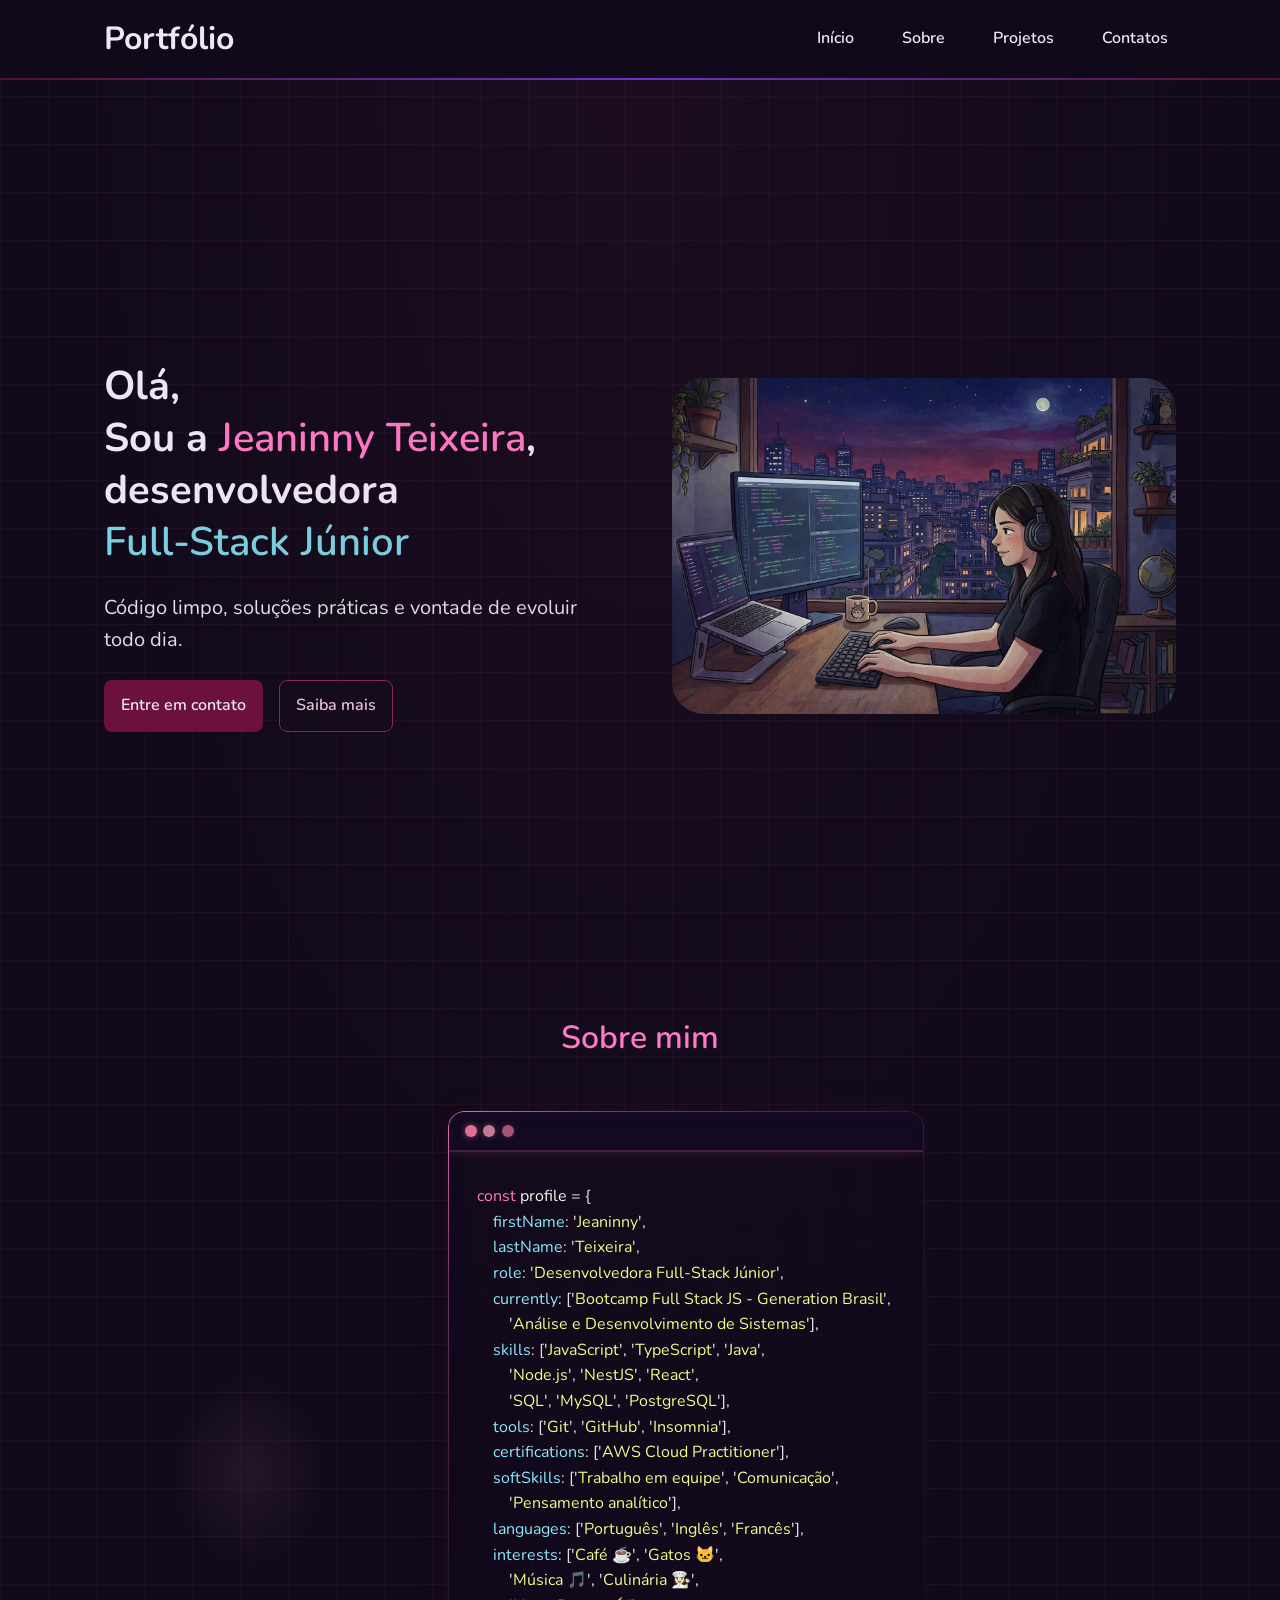
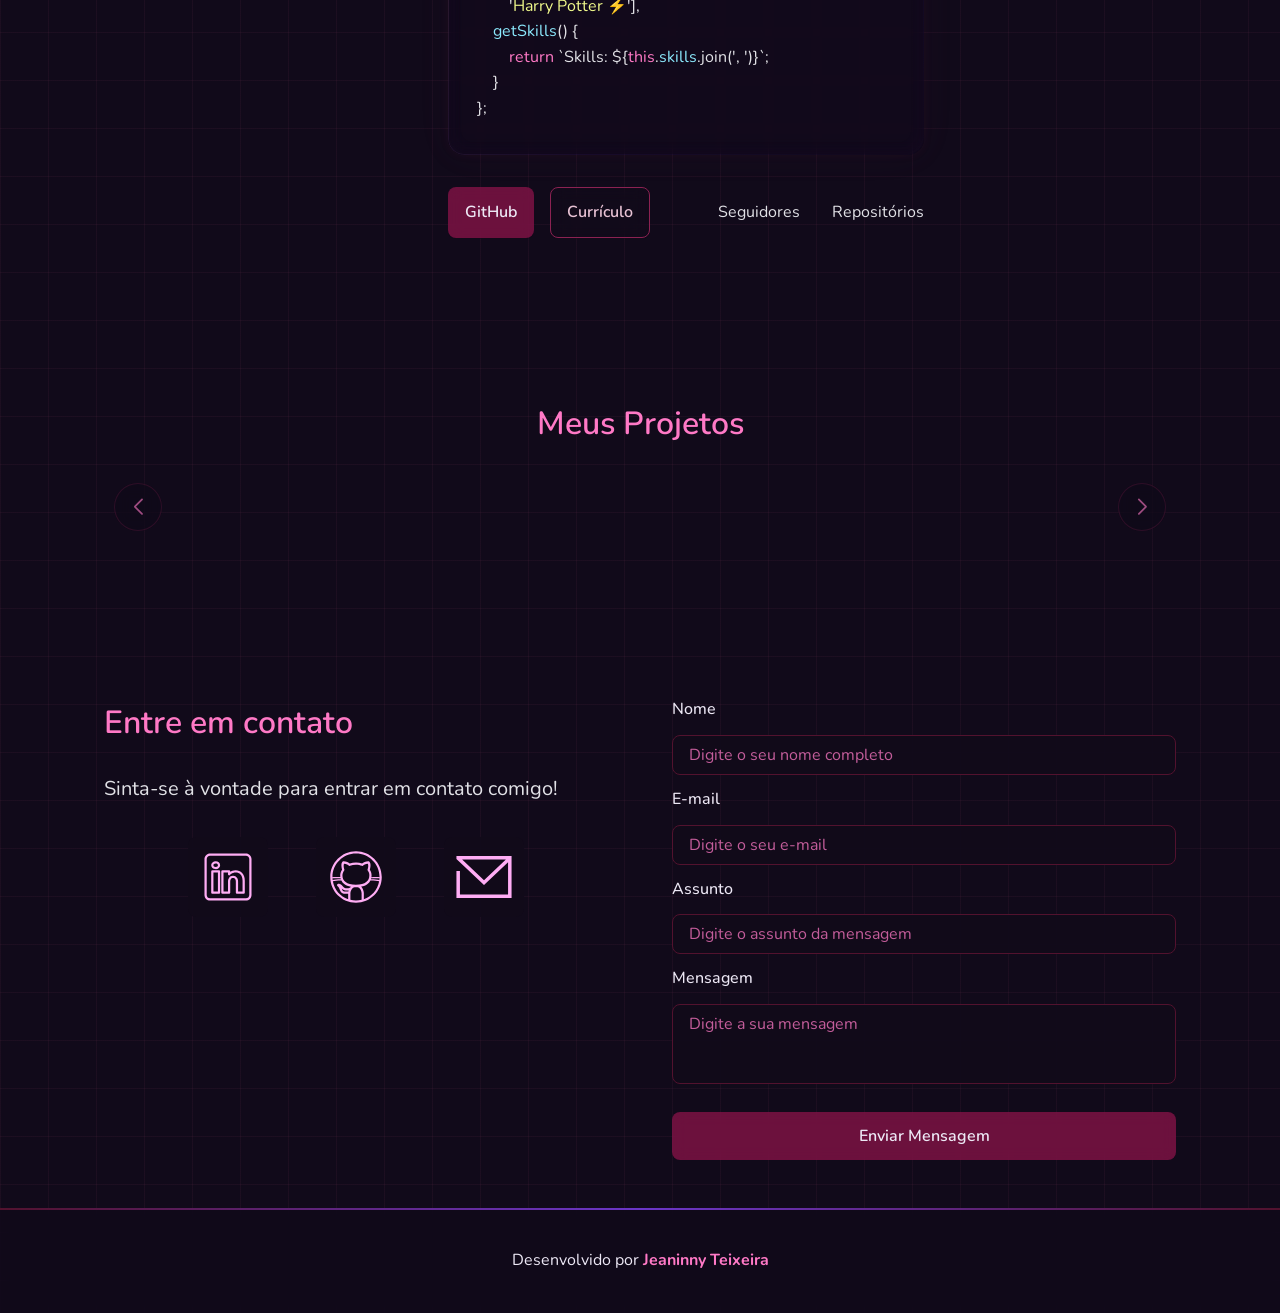
==== commit 19362319: "💄 UI:  correção de responsividade e estilização" ====
--- a/index.html
+++ b/index.html
@@ -9,10 +9,7 @@
 
     <!-- Fonte do Google - Nunito -->
     <link rel="stylesheet" href="https://fonts.googleapis.com/css2?family=Nunito&display=swap">
-
-    <!-- Fonte do Google - Fira Code -->
-    <link href="https://fonts.googleapis.com/css2?family=Fira+Code:wght@400;500&display=swap" rel="stylesheet">
-
+    
     <meta charset="UTF-8">
     <meta name="viewport" content="width=device-width, initial-scale=1.0">
     <meta name="author" content="Jeaninny Teixeira">
@@ -97,16 +94,19 @@
     <span class="property">firstName</span>: '<span class="string">Jeaninny</span>',
     <span class="property">lastName</span>: '<span class="string">Teixeira</span>',
     <span class="property">role</span>: '<span class="string">Desenvolvedora Full-Stack Júnior</span>',
-    <span class="property">currently</span>: ['<span class="string">Bootcamp Full Stack JavaScript - Generation Brasil</span>',
-                '<span class="string">Análise e Desenvolvimento de Sistemas</span>'],
-    <span class="property">skills</span>: ['<span class="string">JavaScript</span>', '<span class="string">TypeScript</span>', '<span class="string">Java</span>', '<span class="string">Node.js</span>', '<span class="string">NestJS</span>',
-               '<span class="string">React</span>', '<span class="string">SQL</span>', '<span class="string">MySQL</span>', '<span class="string">PostgreSQL</span>'],
+    <span class="property">currently</span>: ['<span class="string">Bootcamp Full Stack JS - Generation Brasil</span>',
+        '<span class="string">Análise e Desenvolvimento de Sistemas</span>'],
+    <span class="property">skills</span>: ['<span class="string">JavaScript</span>', '<span class="string">TypeScript</span>', '<span class="string">Java</span>',
+        '<span class="string">Node.js</span>', '<span class="string">NestJS</span>', '<span class="string">React</span>',
+        '<span class="string">SQL</span>', '<span class="string">MySQL</span>', '<span class="string">PostgreSQL</span>'],
     <span class="property">tools</span>: ['<span class="string">Git</span>', '<span class="string">GitHub</span>', '<span class="string">Insomnia</span>'],
     <span class="property">certifications</span>: ['<span class="string">AWS Cloud Practitioner</span>'],
-    <span class="property">softSkills</span>: ['<span class="string">Trabalho em equipe</span>', '<span class="string">Comunicação</span>', '<span class="string">Pensamento analítico</span>'],
+    <span class="property">softSkills</span>: ['<span class="string">Trabalho em equipe</span>', '<span class="string">Comunicação</span>',
+        '<span class="string">Pensamento analítico</span>'],
     <span class="property">languages</span>: ['<span class="string">Português</span>', '<span class="string">Inglês</span>', '<span class="string">Francês</span>'],
-    <span class="property">interests</span>: ['<span class="string">Café ☕</span>', '<span class="string">Gatos 🐱</span>', '<span class="string">Música 🎵</span>',
-                '<span class="string">Culinária 👩🏻‍🍳</span>', '<span class="string">Harry Potter ⚡</span>'],
+    <span class="property">interests</span>: ['<span class="string">Café ☕</span>', '<span class="string">Gatos 🐱</span>',
+        '<span class="string">Música 🎵</span>', '<span class="string">Culinária 👩🏻‍🍳</span>',
+        '<span class="string">Harry Potter ⚡</span>'],
     <span class="property">getSkills</span>() {
         <span class="keyword">return</span> `Skills: ${<span class="keyword">this</span>.<span class="property">skills</span>.join(', ')}`;
     }
--- a/assets/css/style.css
+++ b/assets/css/style.css
@@ -118,6 +118,7 @@
 
 html {
     scroll-behavior: smooth;
+    overflow-x: hidden;
 }
 
 body {
@@ -130,6 +131,7 @@
     background-size: var(--bg-grid-size);
     line-height: 1.6;
     color: var(--white);
+    overflow-x: hidden;
 }
 
 body::before {
@@ -140,18 +142,6 @@
     right: 0;
     height: 50%;
     background: var(--glow-top);
-    pointer-events: none;
-    z-index: 0;
-}
-
-body::after {
-    content: '';
-    position: absolute;
-    inset: 0;
-    background:
-        radial-gradient(ellipse at 50% 5%, rgba(196, 132, 154, 0.07) 0%, transparent 50%),
-        radial-gradient(ellipse at 20% 50%, rgba(124, 143, 212, 0.04) 0%, transparent 40%),
-        radial-gradient(ellipse at 80% 70%, rgba(107, 54, 200, 0.04) 0%, transparent 40%);
     pointer-events: none;
     z-index: 0;
 }
@@ -375,11 +365,11 @@
 #about::before {
     content: '';
     position: absolute;
-    top: 10%;
-    left: -10%;
-    width: 40%;
-    height: 60%;
-    background: radial-gradient(ellipse, rgba(196, 132, 154, 0.09) 0%, transparent 70%);
+    top: 40%;
+    left: 5%;
+    width: 20%;
+    height: 30%;
+    background: radial-gradient(ellipse, rgba(196, 132, 154, 0.10) 0%, transparent 50%);
     pointer-events: none;
     z-index: 0;
 }
@@ -402,7 +392,7 @@
 .about-content pre {
     margin: 0;
     background: transparent;
-    padding: 0;
+    padding: 1.5rem;
     border-radius: 0;
     font-size: 0.95rem;
     line-height: 1.6;
@@ -421,10 +411,21 @@
 /* Estilização do código dentro da Seção About */
 
 /* Syntax Highlighting - Seção About */
-.keyword  { color: #FF79C6; }
-.variable { color: #F8F8F2; }
-.property { color: #8BE9FD; }
-.string   { color: #F1FA8C; }
+.keyword {
+    color: #FF79C6;
+}
+
+.variable {
+    color: #F8F8F2;
+}
+
+.property {
+    color: #8BE9FD;
+}
+
+.string {
+    color: #F1FA8C;
+}
 
 .code-container::after {
     content: "";
@@ -444,7 +445,7 @@
     box-shadow:
         0 0 10px rgba(139, 34, 82, 0.08),
         0 0 40px rgba(196, 132, 154, 0.04);
-        
+
     padding: 1px;
     background-clip: padding-box;
     backdrop-filter: blur(8px);
@@ -457,11 +458,11 @@
     border-radius: 1rem;
     padding: 1px;
     background: linear-gradient(135deg,
-        rgba(255, 121, 198, 0.9) 0%,
-        rgba(255, 121, 198, 0.4) 15%,
-        rgba(196, 132, 154, 0.15) 40%,
-        rgba(107, 54, 200, 0.08) 70%,
-        transparent 100%);
+            rgba(255, 121, 198, 0.9) 0%,
+            rgba(255, 121, 198, 0.4) 15%,
+            rgba(196, 132, 154, 0.15) 40%,
+            rgba(107, 54, 200, 0.08) 70%,
+            transparent 100%);
     -webkit-mask:
         linear-gradient(#fff 0 0) content-box,
         linear-gradient(#fff 0 0);
@@ -475,8 +476,7 @@
 }
 
 
-.code-container pre {
-    font-family: 'Fira Code', monospace;
+.code-container pre {    
     background: transparent;
     padding: 2rem 2rem 2rem 1.75rem;
     font-size: 1.15rem;
@@ -486,6 +486,13 @@
     box-shadow: none;
 }
 
+.code-container pre,
+.code-container code,
+.code-container pre span {
+    font-size: inherit;
+    line-height: inherit;
+}
+
 .code-header {
     height: 2.5rem;
     background: rgba(20, 12, 35, 0.6);
@@ -507,14 +514,25 @@
     border-radius: 50%;
 }
 
-.dot-1 { background-color: #e07090; box-shadow: 0 0 6px rgba(224, 112, 144, 0.6); }
-.dot-2 { background-color: #c47a95; box-shadow: 0 0 6px rgba(196, 122, 149, 0.4); }
-.dot-3 { background-color: #a85478; box-shadow: 0 0 6px rgba(168, 84, 120, 0.3); }
+.dot-1 {
+    background-color: #e07090;
+    box-shadow: 0 0 6px rgba(224, 112, 144, 0.6);
+}
+
+.dot-2 {
+    background-color: #c47a95;
+    box-shadow: 0 0 6px rgba(196, 122, 149, 0.4);
+}
+
+.dot-3 {
+    background-color: #a85478;
+    box-shadow: 0 0 6px rgba(168, 84, 120, 0.3);
+}
 
 
 .about-image {
     flex: 0 0 17.5rem;
-    margin-left: 1rem;
+    margin-left: rem;
 }
 
 .about-image img {
@@ -580,18 +598,6 @@
     position: relative;
 }
 
-#projects::before {
-    content: '';
-    position: absolute;
-    top: 20%;
-    right: -5%;
-    width: 35%;
-    height: 50%;
-    background: radial-gradient(ellipse, rgba(196, 132, 154, 0.06) 0%, transparent 70%);
-    pointer-events: none;
-    z-index: 0;
-}
-
 .projects-container {
     scroll-margin-top: 3rem;
     margin: var(--spacing-2xl) auto;
@@ -614,8 +620,8 @@
     height: 100%;
     border: none;
     border-radius: var(--radius-lg);
-    background: rgba(17, 10, 26, 0.6);
-    backdrop-filter: blur(12px);
+    background: rgba(20, 12, 35, 0.4);
+    backdrop-filter: none;
     overflow: hidden;
     transition: var(--transition-default);
     position: relative;
@@ -628,8 +634,8 @@
     inset: -0.1rem;
     border-radius: var(--radius-lg);
     background: linear-gradient(90deg,
-            rgba(139, 34, 82, 0.3),
-            rgba(107, 54, 200, 0.3));
+            rgba(139, 34, 82, 0.15),
+            rgba(107, 54, 200, 0.15));
     z-index: -1;
 }
 
@@ -646,12 +652,12 @@
     align-items: center;
     width: 100%;
     height: 6rem;
-    background-color: rgba(34, 7, 44, 0.8);
-    border-bottom: 0.1rem solid var(--rose-700);
+    background-color: rgba(20, 12, 35, 0.3);
+    border-bottom: 1px solid rgba(196, 132, 154, 0.12);
 }
 
 .project-image::after {
-    content: "";
+    content: none;
     position: absolute;
     width: 70%;
     height: 70%;
@@ -672,10 +678,16 @@
     max-width: 4rem;
     max-height: 4rem;
     object-fit: contain;
-    filter: brightness(0) saturate(100%) invert(63%) sepia(45%) saturate(800%) hue-rotate(280deg) brightness(105%);
     opacity: 0.9;
     transition: var(--transition-default);
-
+    filter: brightness(0) saturate(100%) invert(63%) sepia(45%) saturate(800%) hue-rotate(280deg) brightness(105%);
+}
+
+.social-icon img {
+    width: 100%;
+    object-fit: contain;
+    transition: filter 0.3s ease;
+    filter: brightness(0) saturate(100%) invert(63%) sepia(45%) saturate(800%) hue-rotate(280deg) brightness(90%);
 }
 
 .project-card:hover .project-image img {
@@ -727,9 +739,9 @@
     border-radius: var(--radius-sm);
     font-size: var(--text-sm);
     font-weight: 600;
-    background: rgba(139, 34, 82, 0.15);
-    border: 1px solid rgba(139, 34, 82, 0.4);
-    color: var(--rose-200);
+    background: transparent;
+    border: 1px solid rgba(168, 84, 120, 0.25);
+    color: var(--rose-300);
 }
 
 .project-buttons {
@@ -839,7 +851,7 @@
 .social-icon img {
     width: 100%;
     object-fit: contain;
-    filter: brightness(0) saturate(100%) invert(63%) sepia(45%) saturate(800%) hue-rotate(280deg) brightness(105%);
+    filter: brightness(0) saturate(100%) invert(72%) sepia(40%) saturate(600%) hue-rotate(285deg) brightness(110%);
     transition: filter 0.3s ease;
 }
 
@@ -925,7 +937,7 @@
 
 .footer-credit {
     font-weight: 700;
-    color: var(--omni-green);
+    color: var(--omni-pink);
 }
 
 /* Footer */
@@ -1133,11 +1145,10 @@
     .code-container pre {
         font-size: 0.65rem;
         line-height: 1.3rem;
-        white-space: pre;
+        white-space: pre-wrap;
         overflow-x: auto;
         padding: 0.75rem;
-        text-align: left;
-        /* ← força alinhamento à esquerda */
+        text-align: left;        
     }
 
     /* Projects */
@@ -1156,6 +1167,7 @@
         min-height: 30rem;
         max-height: 30rem;
         max-width: 100%;
+        background: rgba(15, 10, 25, 0.5);
     }
 
     .project-content {
@@ -1244,16 +1256,24 @@
         font-size: var(--text-base);
     }
 
-    .section-container span {
-        font-size: var(--text-lg);
-    }
+    .hero-content span {
+    font-size: var(--text-xl);
+}
 
     /* Header */
     #titulo {
         font-size: var(--text-xl);
     }
 
+    header {
+        width: 100%;
+        left: 0;
+        right: 0;
+    }
+
     .menu-content {
+        width: 100%;
+        padding: 0 var(--spacing-sm);
         justify-content: center;
     }
 
@@ -1342,27 +1362,31 @@
     }
 
     /* Terminal const profile */
+
+    .code-container {
+        max-width: 100%;
+        width: 100%;
+        margin: 0;
+    }
+
     .code-container pre {
-        font-size: 0.95rem;
-        line-height: 1.7rem;
+        font-size: 0.80rem;
+        line-height: 1.3rem;
         white-space: pre-wrap;
-        overflow-wrap: anywhere;
+        overflow-wrap: break-word;
         overflow-x: hidden;
-        padding: 1.5rem;
-        text-align: left;
-        font-family: 'Fira Code', monospace;
+        padding: 0.5rem 0.75rem;
     }
 
     .code-header {
-        height: 1.5rem;
+        height: 1.2rem;
         padding-left: 0.5rem;
     }
 
-    .code-header::before {
-        font-size: 0.6rem;
-        letter-spacing: 0.2rem;
-    }
-
+    .dot {
+        width: 0.4rem;
+        height: 0.4rem;
+    }
 
     /* Projects */
 
@@ -1397,13 +1421,14 @@
     }
 
     .project-content p {
-        font-size: 0.95rem;
+        font-size: 1rem;
     }
 
     .tag {
         padding: 0.15rem 0.4rem;
         font-size: 0.7rem;
-        font-weight: 500;
+        font-weight: 400;
+        padding: 0.15rem 0.4rem;
     }
 
     /* Contatos */
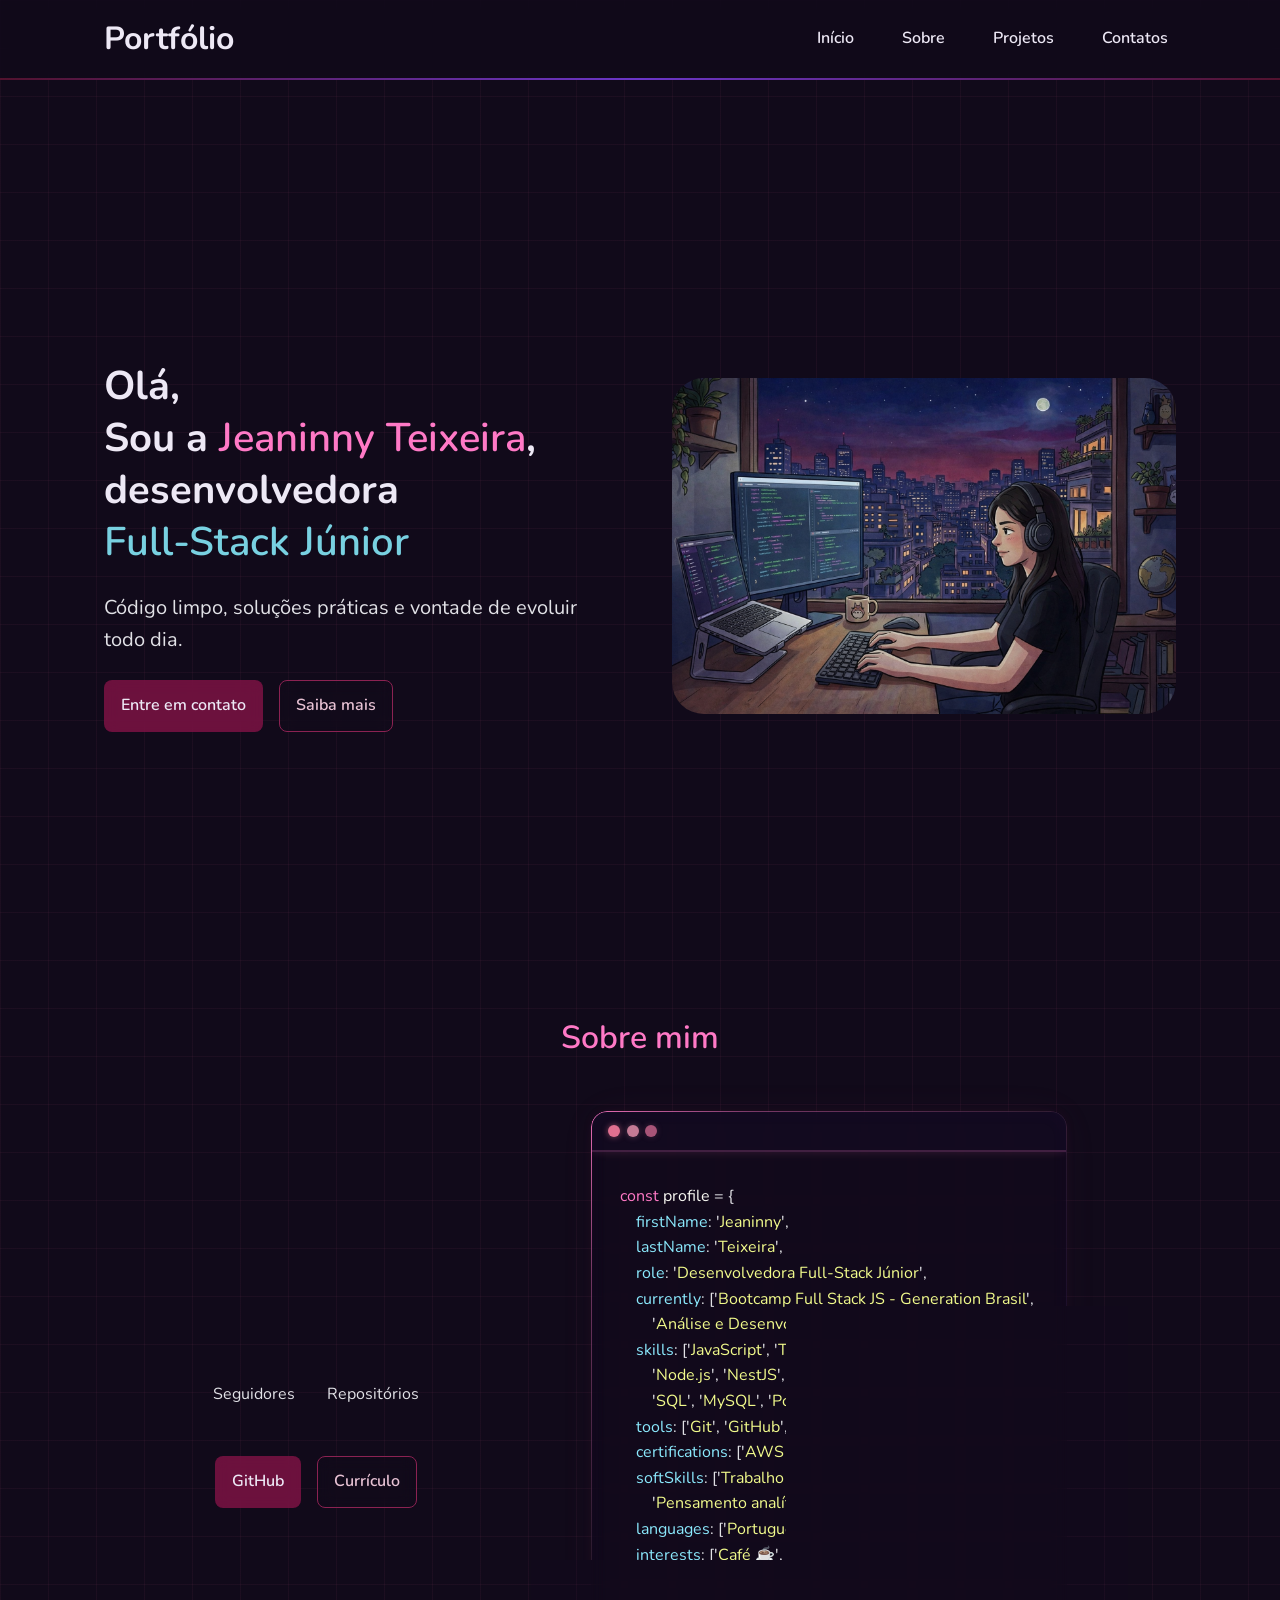
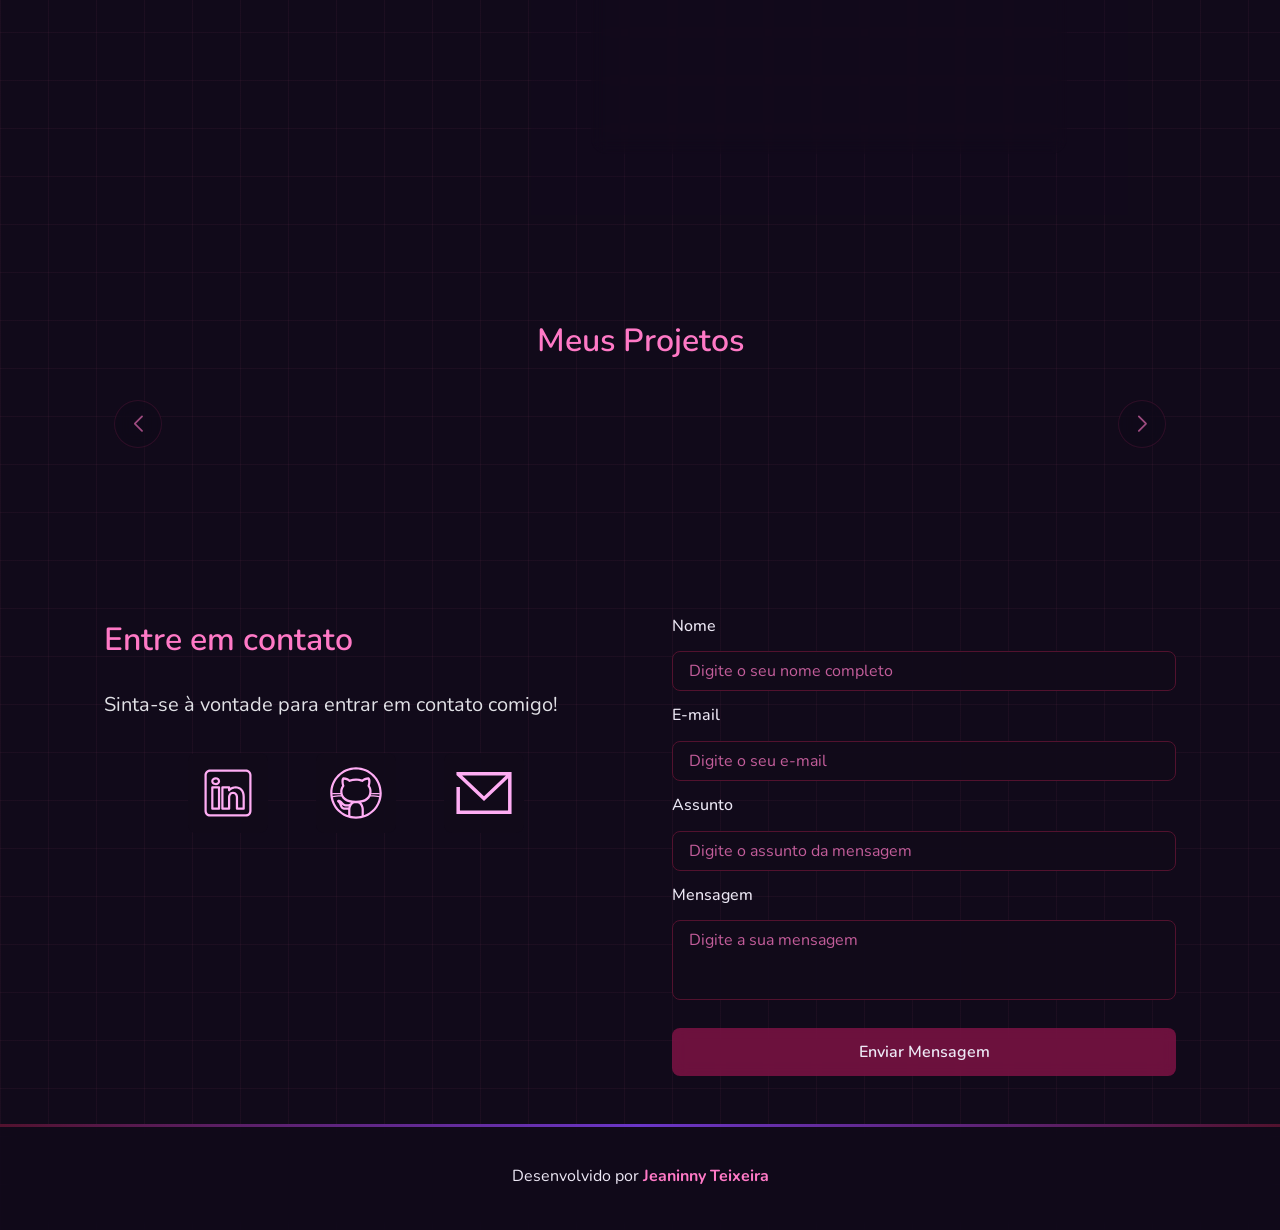
==== commit a8863086: "💄 UI:  correções adicionais" ====
--- a/index.html
+++ b/index.html
@@ -9,7 +9,7 @@
 
     <!-- Fonte do Google - Nunito -->
     <link rel="stylesheet" href="https://fonts.googleapis.com/css2?family=Nunito&display=swap">
-    
+
     <meta charset="UTF-8">
     <meta name="viewport" content="width=device-width, initial-scale=1.0">
     <meta name="author" content="Jeaninny Teixeira">
@@ -20,7 +20,7 @@
     <link rel="icon" type="image/svg+xml" href="./assets/img/favicon.svg">
 
     <!-- SWIPER CSS -->
-     <link rel="stylesheet" href="https://cdn.jsdelivr.net/npm/swiper@11/swiper-bundle.min.css">
+    <link rel="stylesheet" href="https://cdn.jsdelivr.net/npm/swiper@11/swiper-bundle.min.css">
 
     <!-- CSS principal da página -->
     <link rel="stylesheet" href="./assets/css/style.css">
@@ -55,10 +55,11 @@
         <section id="hero" class="section-container hero-container">
 
             <!-- Boas Vindas -->
-            <article class="hero-content">                
+            <article class="hero-content">
                 <h1>Olá,
                     <br>Sou a <span class="hero-greeting">Jeaninny Teixeira</span>,
-                    <br>desenvolvedora <span class="hero-role">Full-Stack Júnior</span></h1>
+                    <br>desenvolvedora <span class="hero-role">Full-Stack Júnior</span>
+                </h1>
                 <p>Código limpo, soluções práticas e vontade de evoluir todo dia.</p>
 
                 <div class="buttons-container">
@@ -76,21 +77,43 @@
         <!-- Seção About -->
         <section id="about" class="section-container about-container">
             <h2>Sobre mim</h2>
-            
-                    <!-- Imagem da Seção About -->
-            <figure class="about-image">
-                <img id="about-avatar" src="" alt="">
-            </figure>
+
+            <div class="about-left">
+                <figure class="about-image">
+                    <img id="about-avatar" src="" alt="">
+                </figure>
+
+                <div class="data-container">
+                    <div class="data-item">
+                        <span id="followers" class="data-number"></span>
+                        <span class="data-label">Seguidores</span>
+                    </div>
+                    <div class="data-item">
+                        <span id="repos" class="data-number"></span>
+                        <span class="data-label">Repositórios</span>
+                    </div>
+                </div>
+                <!-- Links (GitHub + Currículo) e Dados do GitHub -->
+                <!-- Links -->
+                <div class="buttons-container about-left-buttons">
+                    <a id="about-github" target="_blank" class="botao">GitHub</a>
+                    <a href="https://drive.google.com/file/d/1_G_npGe31MKSkaul-6CBTwfHtCBeG0ws/view?usp=sharing"
+                        target="_blank" class="botao-outline">Currículo</a>
+                </div>
+
+
+            </div>
+
 
             <!-- Conteúdo da Seção About -->
-            <article class="about-content">                
-<div class="code-container">
-    <div class="code-header">
-    <span class="dot dot-1"></span>
-    <span class="dot dot-2"></span>
-    <span class="dot dot-3"></span>
-    </div>
-<pre><code><span class="keyword">const</span> <span class="variable">profile</span> = {
+            <article class="about-content">
+                <div class="code-container">
+                    <div class="code-header">
+                        <span class="dot dot-1"></span>
+                        <span class="dot dot-2"></span>
+                        <span class="dot dot-3"></span>
+                    </div>
+                    <pre><code><span class="keyword">const</span> <span class="variable">profile</span> = {
     <span class="property">firstName</span>: '<span class="string">Jeaninny</span>',
     <span class="property">lastName</span>: '<span class="string">Teixeira</span>',
     <span class="property">role</span>: '<span class="string">Desenvolvedora Full-Stack Júnior</span>',
@@ -111,32 +134,8 @@
         <span class="keyword">return</span> `Skills: ${<span class="keyword">this</span>.<span class="property">skills</span>.join(', ')}`;
     }
 };</code></pre>
-</div>
-
-                <!-- Links (GitHub + Currículo) e Dados do GitHub -->
-                <div class="about-buttons-data">
-                    <!-- Links -->
-                    <div class="buttons-container">
-                        <a id="about-github" target="_blank" class="botao">GitHub</a>
-                        <a href="https://drive.google.com/file/d/1_G_npGe31MKSkaul-6CBTwfHtCBeG0ws/view?usp=sharing" target="_blank" class="botao-outline">Currículo</a>
-                    </div>
-
-                    <!-- Dados -->
-                    <div class="data-container">
-                        <!-- Seguidores -->
-                        <div class="data-item">
-                            <span id="followers" class="data-number"></span>
-                            <span class="data-label">Seguidores</span>
-                        </div>
-                        <!-- Repositórios Públicos -->
-                        <div class="data-item">
-                            <span id="repos" class="data-number"></span>
-                            <span class="data-label">Repositórios</span>
-                        </div>
-                    </div>
-
-                </div>
-            </article>            
+                </div>
+            </article>
         </section>
 
         <!-- Seção Projects -->
@@ -176,8 +175,7 @@
                         <img src="./assets/icons/social/github.svg" alt="Link para o GitHub">
                     </a>
 
-                    <a href="mailto:jeaninny.teixeira@gmail.com" class="social-icon"
-                        aria-label="E-mail">
+                    <a href="mailto:jeaninny.teixeira@gmail.com" class="social-icon" aria-label="E-mail">
                         <img src="./assets/icons/social/email.svg" alt="Link para o E-mail">
                     </a>
 
@@ -220,10 +218,10 @@
     </footer>
 
     <!-- SWIPER JS -->
-     <script src="https://cdn.jsdelivr.net/npm/swiper@11/swiper-bundle.min.js"></script>
+    <script src="https://cdn.jsdelivr.net/npm/swiper@11/swiper-bundle.min.js"></script>
 
     <!-- Script JavaScript principal da página-->
-     <script src="./assets/js/script.js"></script>
+    <script src="./assets/js/script.js"></script>
 
 </body>
 
--- a/assets/css/style.css
+++ b/assets/css/style.css
@@ -134,17 +134,6 @@
     overflow-x: hidden;
 }
 
-body::before {
-    content: '';
-    position: absolute;
-    top: 0;
-    left: 0;
-    right: 0;
-    height: 50%;
-    background: var(--glow-top);
-    pointer-events: none;
-    z-index: 0;
-}
 
 main {
     flex: 1;
@@ -362,21 +351,11 @@
     position: relative;
 }
 
-#about::before {
-    content: '';
-    position: absolute;
-    top: 40%;
-    left: 5%;
-    width: 20%;
-    height: 30%;
-    background: radial-gradient(ellipse, rgba(196, 132, 154, 0.10) 0%, transparent 50%);
-    pointer-events: none;
-    z-index: 0;
-}
 
 .about-container {
     position: relative;
     display: flex;
+    justify-content: space-evenly;
     flex-wrap: wrap;
     align-items: center;
     column-gap: var(--spacing-2xl);
@@ -388,6 +367,17 @@
     border: none;
 }
 
+.about-left {
+    flex: 0 0 auto;
+    display: flex;
+    flex-direction: column;
+    align-items: center;
+    gap: var(--spacing-md);
+}
+
+.about-left-buttons {
+    margin-top: var(--spacing-md);
+}
 
 .about-content pre {
     margin: 0;
@@ -476,7 +466,7 @@
 }
 
 
-.code-container pre {    
+.code-container pre {
     background: transparent;
     padding: 2rem 2rem 2rem 1.75rem;
     font-size: 1.15rem;
@@ -504,10 +494,6 @@
     box-shadow: 0 1px 8px rgba(255, 121, 198, 0.12);
 }
 
-.code-header::before {
-    content: none;
-}
-
 .dot {
     width: 0.75rem;
     height: 0.75rem;
@@ -531,14 +517,18 @@
 
 
 .about-image {
-    flex: 0 0 17.5rem;
-    margin-left: rem;
+    flex: 0 0 auto;
+    width: 100%;
+    margin: 0;
+    display: flex;
+    justify-content: center;
 }
 
 .about-image img {
     width: 100%;
     border-radius: var(--radius-full);
     box-shadow: var(--shadow-lg);
+    max-width: 14rem;
 }
 
 .projects-container h2,
@@ -556,7 +546,7 @@
 }
 
 .about-buttons-data {
-    display: flex;
+    display: none;
     justify-content: space-between;
     align-items: center;
     gap: var(--spacing-lg);
@@ -1102,19 +1092,26 @@
 
     /* About */
     .about-container {
-        text-align: left;
+        display: flex;
+        flex-wrap: wrap;
+        align-items: flex-start;
+        column-gap: 6rem;
+        row-gap: var(--spacing-md);
+        margin: var(--spacing-2xl) auto;
+    }
+
+    .about-left {
+        flex: 0 0 17.5rem;
+        display: flex;
         flex-direction: column;
+        align-items: center;
         gap: var(--spacing-md);
-        margin: var(--spacing-lg);
-        padding: var(--spacing-lg);
-        z-index: 1;
+        margin-top: var(--spacing-sm);
     }
 
     .about-image {
-        flex: 0 0 auto;
-        width: 100%;
-        display: flex;
-        justify-content: center;
+        width: 100%;
+        margin-left: 0;
     }
 
     .about-image img {
@@ -1148,7 +1145,7 @@
         white-space: pre-wrap;
         overflow-x: auto;
         padding: 0.75rem;
-        text-align: left;        
+        text-align: left;
     }
 
     /* Projects */
@@ -1257,8 +1254,8 @@
     }
 
     .hero-content span {
-    font-size: var(--text-xl);
-}
+        font-size: var(--text-xl);
+    }
 
     /* Header */
     #titulo {
@@ -1324,6 +1321,30 @@
 
     .about-container {
         text-align: left;
+    }
+
+    .about-left {
+        width: 100%;
+        align-items: center;
+        margin-top: var(--spacing-md);
+    }
+
+    .about-left .buttons-container {
+        flex-direction: column;
+        width: 100%;
+    }
+
+    .about-left .botao,
+    .about-left .botao-outline {
+        width: 100%;
+        text-align: center;
+    }
+
+    .about-image {
+        width: 100%;
+        display: flex;
+        justify-content: center;
+        margin-top: var(--spacing-md);
     }
 
     .about-image img {
@@ -1427,8 +1448,7 @@
     .tag {
         padding: 0.15rem 0.4rem;
         font-size: 0.7rem;
-        font-weight: 400;
-        padding: 0.15rem 0.4rem;
+        font-weight: 400;        
     }
 
     /* Contatos */
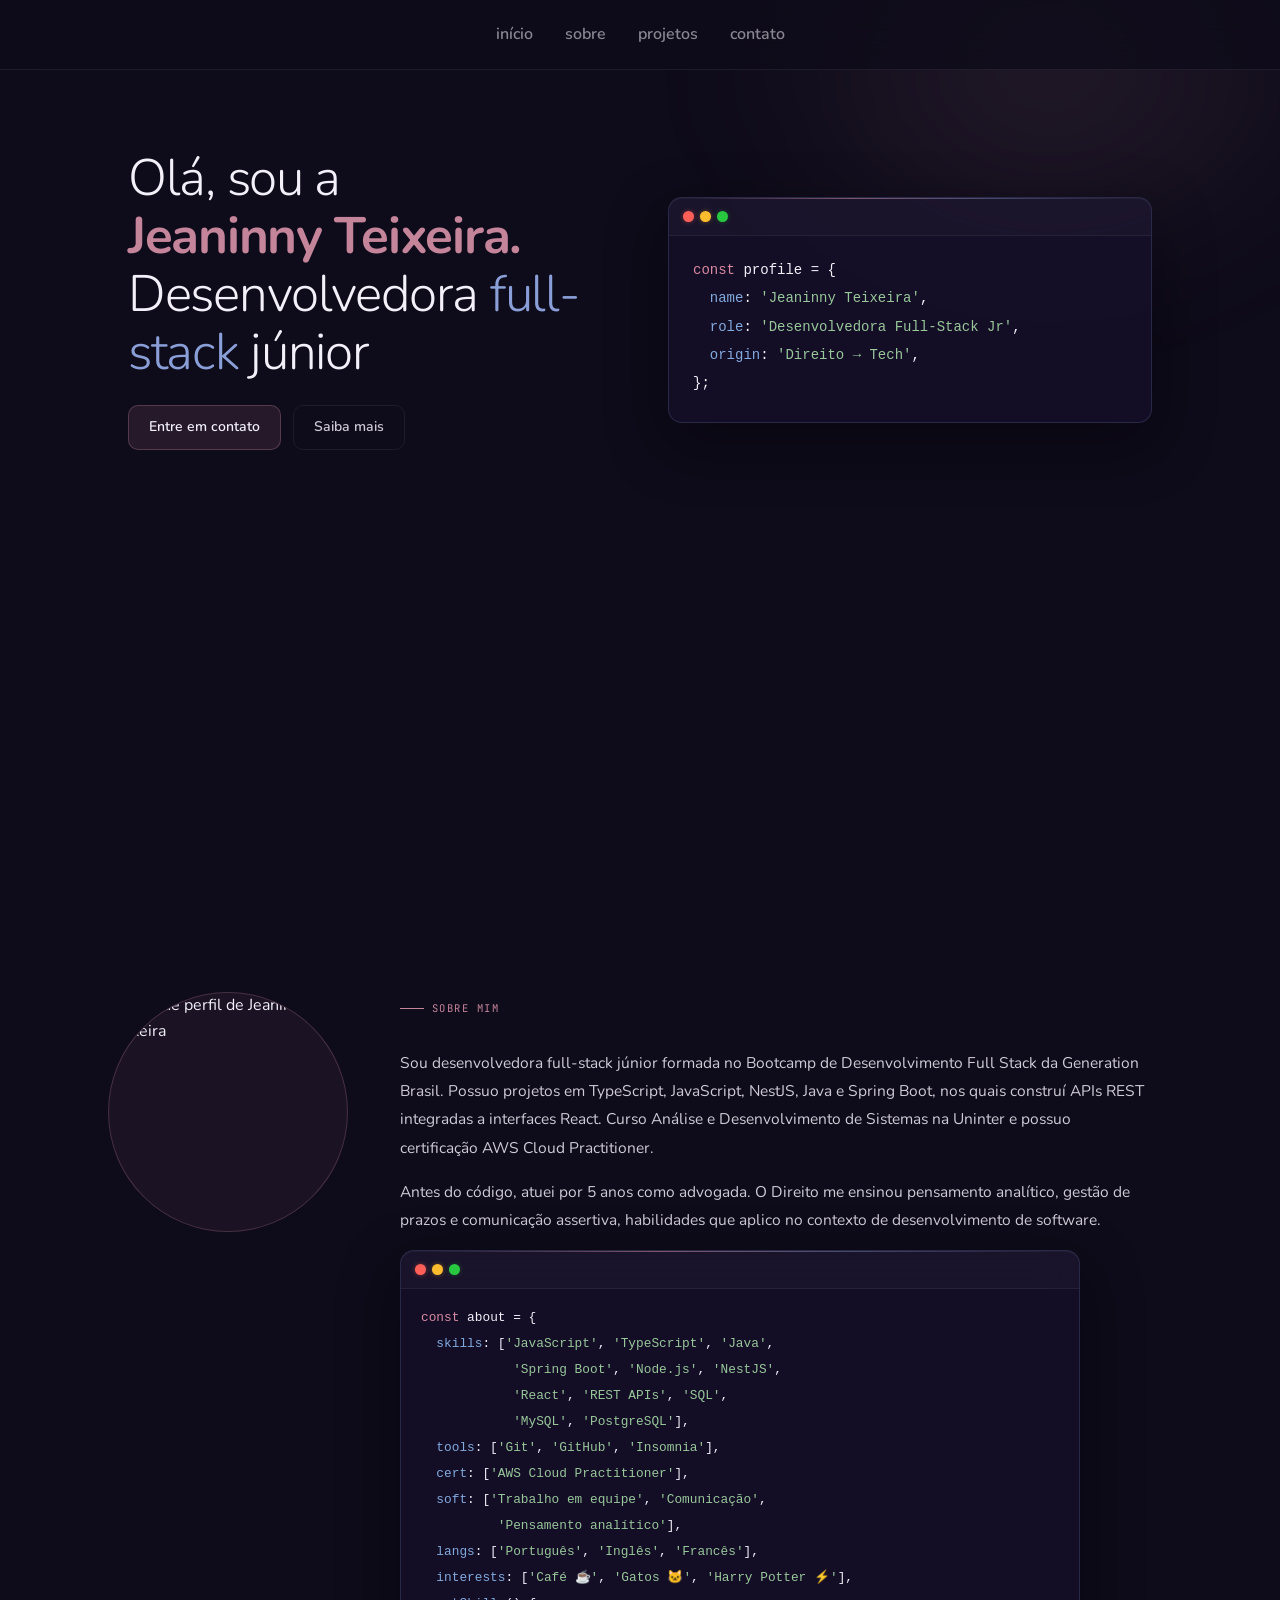
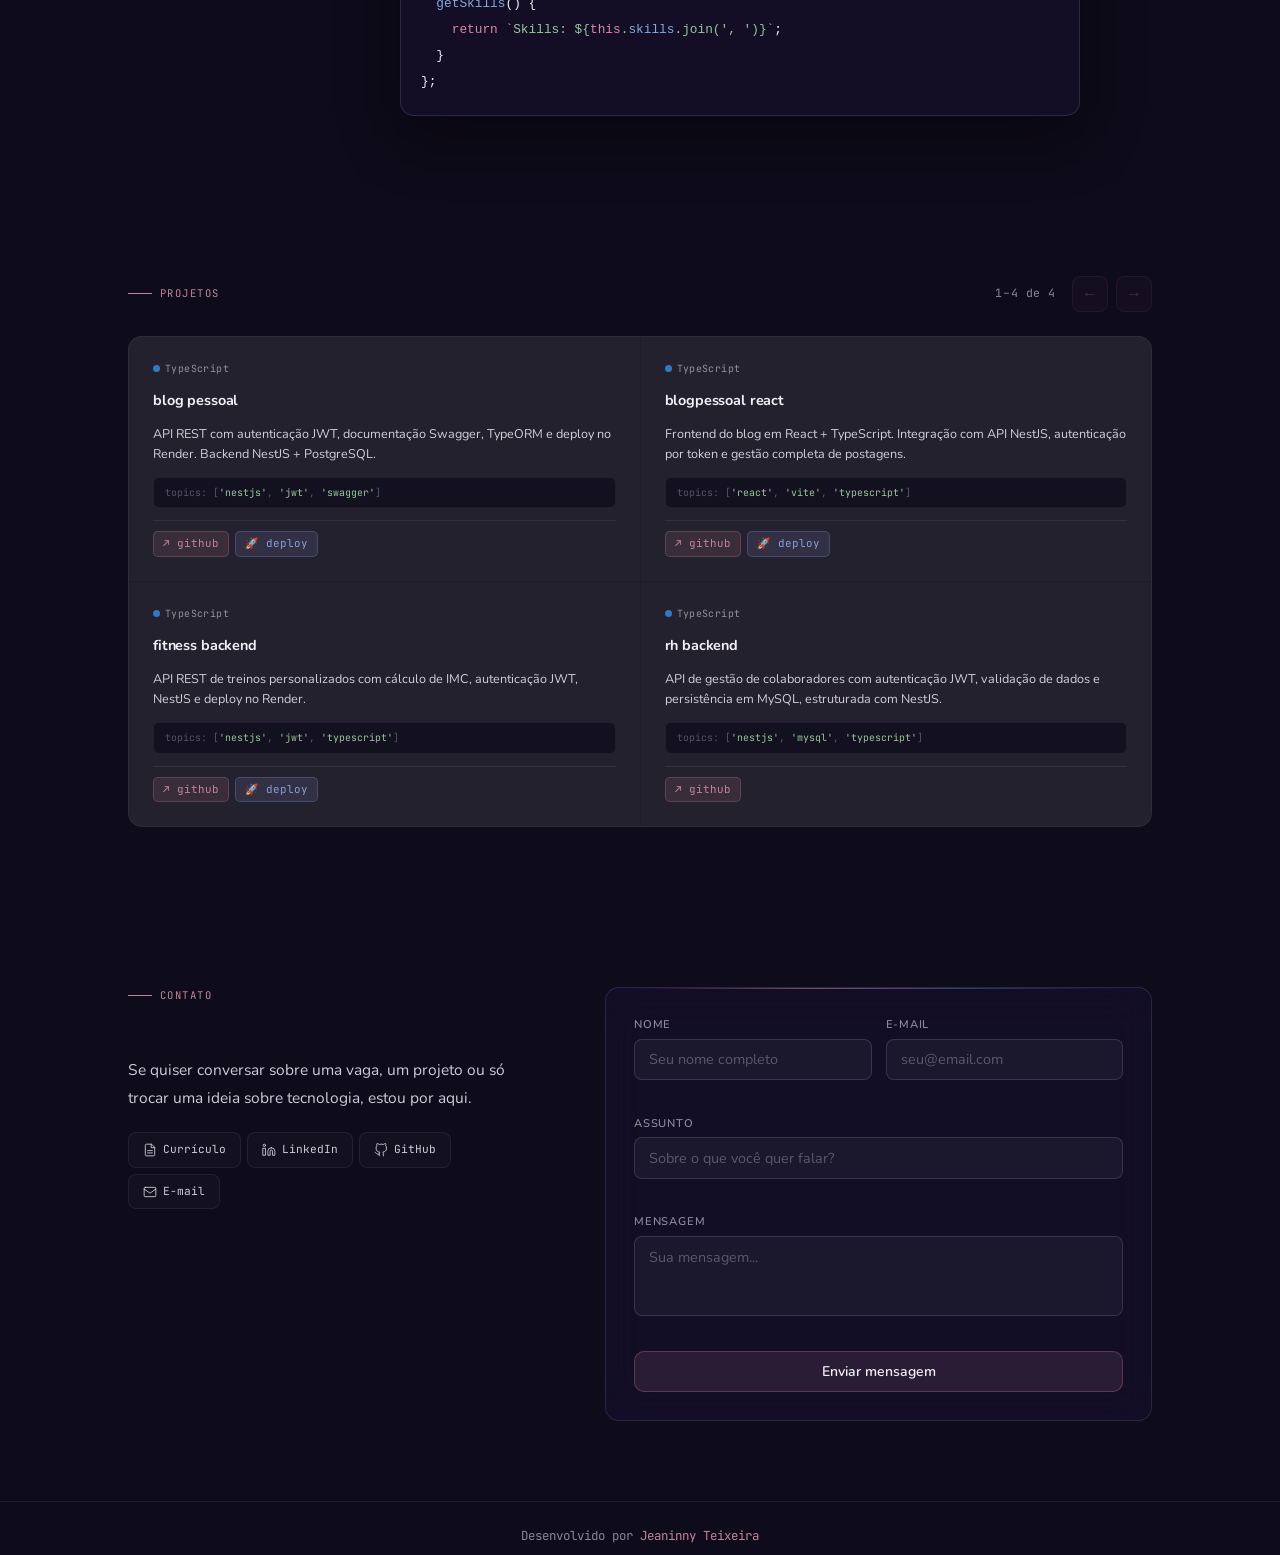
==== commit 90389eb4: "✨ redesign do portfolio. novo visual e responsividade" ====
--- a/index.html
+++ b/index.html
@@ -2,225 +2,259 @@
 <html lang="pt-br">
 
 <head>
-
-    <!-- Fontes do Google -->
     <link rel="preconnect" href="https://fonts.googleapis.com">
     <link rel="preconnect" href="https://fonts.gstatic.com" crossorigin>
-
-    <!-- Fonte do Google - Nunito -->
-    <link rel="stylesheet" href="https://fonts.googleapis.com/css2?family=Nunito&display=swap">
+    <link
+        href="https://fonts.googleapis.com/css2?family=Nunito:wght@300;400;500;600;700&family=JetBrains+Mono:wght@300;400;500&display=swap"
+        rel="stylesheet">
 
     <meta charset="UTF-8">
     <meta name="viewport" content="width=device-width, initial-scale=1.0">
     <meta name="author" content="Jeaninny Teixeira">
-    <meta name="description" content="Portfólio da Jeaninny Teixeira,
-                    desenvolvedora Full Stack Júnior com foco em TypeScript, Node.js e AWS.
-                    Conheça meus projetos e entre em contato.">
+    <meta name="description"
+        content="Portfólio da Jeaninny Teixeira, desenvolvedora Full Stack Júnior com foco em TypeScript, Node.js e AWS. Conheça meus projetos e entre em contato.">
     <meta name="robots" content="index, follow">
     <link rel="icon" type="image/svg+xml" href="./assets/img/favicon.svg">
-
-    <!-- SWIPER CSS -->
-    <link rel="stylesheet" href="https://cdn.jsdelivr.net/npm/swiper@11/swiper-bundle.min.css">
-
-    <!-- CSS principal da página -->
     <link rel="stylesheet" href="./assets/css/style.css">
 
-    <title>Portfólio da Jeaninny</title>
+    <title>Jeaninny Teixeira — Desenvolvedora Full-Stack</title>
 </head>
 
 <body>
 
-    <!-- Cabeçalho da página -->
+    <div class="amb" aria-hidden="true"></div>
+
     <header>
-        <div class="menu-content">
-
-            <!-- Título do Cabeçalho -->
-            <a href="index.html" id="titulo">Portfólio</a>
-
-            <!-- Menu de Navegação -->
+        <div class="hdr">
             <nav>
                 <ul class="menu-list">
-                    <li><a href="#hero">Início</a></li>
-                    <li><a href="#about">Sobre</a></li>
-                    <li><a href="#projects">Projetos</a></li>
-                    <li><a href="#contact">Contatos</a></li>
+                    <li><a href="#hero">início</a></li>
+                    <li><a href="#about">sobre</a></li>
+                    <li><a href="#projects">projetos</a></li>
+                    <li><a href="#contact">contato</a></li>
                 </ul>
             </nav>
+
+            <!-- Botão hamburguer — só aparece no mobile -->
+            <button class="hamburger" id="hamburger" aria-label="Abrir menu">
+                <span></span>
+                <span></span>
+                <span></span>
+            </button>
+        </div>
+
+        <!-- Menu mobile -->
+        <div class="mobile-menu" id="mobile-menu">
+            <ul>
+                <li><a href="#hero">início</a></li>
+                <li><a href="#about">sobre</a></li>
+                <li><a href="#projects">projetos</a></li>
+                <li><a href="#contact">contato</a></li>
+            </ul>
         </div>
     </header>
 
-    <!-- Seção Principal da página -->
     <main>
-        <!-- Seção Hero -->
-        <section id="hero" class="section-container hero-container">
-
-            <!-- Boas Vindas -->
-            <article class="hero-content">
-                <h1>Olá,
-                    <br>Sou a <span class="hero-greeting">Jeaninny Teixeira</span>,
-                    <br>desenvolvedora <span class="hero-role">Full-Stack Júnior</span>
-                </h1>
-                <p>Código limpo, soluções práticas e vontade de evoluir todo dia.</p>
-
-                <div class="buttons-container">
-                    <a href="#contact" class="botao">Entre em contato</a>
-                    <a href="#about" class="botao-outline">Saiba mais</a>
+
+        <!-- Hero -->
+        <section id="hero">
+            <div class="section-wrap hero-wrap">
+
+                <article class="hero-left">
+                    <h1>
+                        Olá, sou a<br>
+                        <strong><span class="c-rose">Jeaninny Teixeira. </span></strong><br>
+                        Desenvolvedora <span class="c-ind">full-stack</span> júnior
+                    </h1>
+
+                    <div class="btn-group">
+                        <a href="#contact" class="btn btn-p">Entre em contato</a>
+                        <a href="#about" class="btn btn-g">Saiba mais</a>
+                    </div>
+                </article>
+
+                <div class="hero-right">
+                    <div id="lottie-container" class="lottie-wrap" aria-hidden="true"></div>
+
+                    <div class="terminal">
+                        <div class="tbar">
+                            <span class="dot d1"></span>
+                            <span class="dot d2"></span>
+                            <span class="dot d3"></span>
+                        </div>
+                        <pre class="tbody"><code><span class="kw">const</span> <span class="var">profile</span> = {
+  <span class="prop">name</span>: <span class="str">'Jeaninny Teixeira'</span>,
+  <span class="prop">role</span>: <span class="str">'Desenvolvedora Full-Stack Jr'</span>,
+  <span class="prop">origin</span>: <span class="str">'Direito → Tech'</span>,
+};</code></pre>
+                    </div>
                 </div>
-            </article>
-
-            <!-- Imagem da Seção Hero -->
-            <figure class="hero-image">
-                <img src="./assets/img/dev-avatar.png" alt="Foto da autora do site" class="float-animation">
-            </figure>
-        </section>
-
-        <!-- Seção About -->
-        <section id="about" class="section-container about-container">
-            <h2>Sobre mim</h2>
-
-            <div class="about-left">
-                <figure class="about-image">
-                    <img id="about-avatar" src="" alt="">
-                </figure>
-
-                <div class="data-container">
-                    <div class="data-item">
-                        <span id="followers" class="data-number"></span>
-                        <span class="data-label">Seguidores</span>
-                    </div>
-                    <div class="data-item">
-                        <span id="repos" class="data-number"></span>
-                        <span class="data-label">Repositórios</span>
+
+            </div>
+        </section>
+
+        <!-- About -->
+        <section id="about">
+            <div class="section-wrap about-wrap">
+
+                <aside class="about-sidebar rv">
+                    <figure class="about-avatar">
+                        <img id="about-avatar" src="" alt="Foto de perfil de Jeaninny Teixeira">
+                    </figure>
+                </aside>
+
+                <div class="about-main">
+                    <div class="slabel">sobre mim</div>
+
+                    <p class="bio rv">
+                        Sou desenvolvedora full-stack júnior formada no
+                        Bootcamp de Desenvolvimento Full Stack da Generation Brasil.
+                        Possuo projetos em TypeScript, JavaScript, NestJS, Java e Spring Boot,
+                        nos quais construí APIs REST integradas a interfaces React.
+                        Curso Análise e Desenvolvimento de Sistemas na Uninter
+                        e possuo certificação AWS Cloud Practitioner.
+                    </p>
+                    <p class="bio rv d1r">
+                        Antes do código, atuei por 5 anos como advogada. O Direito me ensinou
+                        pensamento analítico, gestão de prazos e comunicação assertiva, habilidades que
+                        aplico no contexto de desenvolvimento de software.
+                    </p>
+
+                    <div class="terminal terminal-sm rv d2r">
+                        <div class="tbar">
+                            <span class="dot d1"></span>
+                            <span class="dot d2"></span>
+                            <span class="dot d3"></span>
+                        </div>
+                        <pre class="tbody sm"><code><span class="kw">const</span> <span class="var">about</span> = {
+  <span class="prop">skills</span>: [<span class="str">'JavaScript'</span>, <span class="str">'TypeScript'</span>, <span class="str">'Java'</span>,
+            <span class="str">'Spring Boot'</span>, <span class="str">'Node.js'</span>, <span class="str">'NestJS'</span>,
+            <span class="str">'React'</span>, <span class="str">'REST APIs'</span>, <span class="str">'SQL'</span>,
+            <span class="str">'MySQL'</span>, <span class="str">'PostgreSQL'</span>],
+  <span class="prop">tools</span>: [<span class="str">'Git'</span>, <span class="str">'GitHub'</span>, <span class="str">'Insomnia'</span>],
+  <span class="prop">cert</span>: [<span class="str">'AWS Cloud Practitioner'</span>],
+  <span class="prop">soft</span>: [<span class="str">'Trabalho em equipe'</span>, <span class="str">'Comunicação'</span>,
+          <span class="str">'Pensamento analítico'</span>],
+  <span class="prop">langs</span>: [<span class="str">'Português'</span>, <span class="str">'Inglês'</span>, <span class="str">'Francês'</span>],
+  <span class="prop">interests</span>: [<span class="str">'Café ☕'</span>, <span class="str">'Gatos 🐱'</span>, <span class="str">'Harry Potter ⚡'</span>],
+  <span class="prop">getSkills</span>() {
+    <span class="kw">return</span> <span class="str">`Skills: ${<span class="kw">this</span>.<span class="prop">skills</span>.join(', ')}`</span>;
+  }
+};</code></pre>
                     </div>
                 </div>
-                <!-- Links (GitHub + Currículo) e Dados do GitHub -->
-                <!-- Links -->
-                <div class="buttons-container about-left-buttons">
-                    <a id="about-github" target="_blank" class="botao">GitHub</a>
-                    <a href="https://drive.google.com/file/d/1_G_npGe31MKSkaul-6CBTwfHtCBeG0ws/view?usp=sharing"
-                        target="_blank" class="botao-outline">Currículo</a>
+
+            </div>
+        </section>
+
+        <!-- Projects -->
+        <section id="projects">
+            <div class="section-wrap">
+                <div class="projects-header">
+                    <div class="slabel">projetos</div>
+                    <div class="projects-controls">
+                        <span id="proj-counter" class="projects-counter"></span>
+                        <div class="nav-btns">
+                            <button id="btn-prev" class="nav-btn" disabled aria-label="Anterior">←</button>
+                            <button id="btn-next" class="nav-btn" aria-label="Próximo">→</button>
+                        </div>
+                    </div>
                 </div>
-
-
-            </div>
-
-
-            <!-- Conteúdo da Seção About -->
-            <article class="about-content">
-                <div class="code-container">
-                    <div class="code-header">
-                        <span class="dot dot-1"></span>
-                        <span class="dot dot-2"></span>
-                        <span class="dot dot-3"></span>
-                    </div>
-                    <pre><code><span class="keyword">const</span> <span class="variable">profile</span> = {
-    <span class="property">firstName</span>: '<span class="string">Jeaninny</span>',
-    <span class="property">lastName</span>: '<span class="string">Teixeira</span>',
-    <span class="property">role</span>: '<span class="string">Desenvolvedora Full-Stack Júnior</span>',
-    <span class="property">currently</span>: ['<span class="string">Bootcamp Full Stack JS - Generation Brasil</span>',
-        '<span class="string">Análise e Desenvolvimento de Sistemas</span>'],
-    <span class="property">skills</span>: ['<span class="string">JavaScript</span>', '<span class="string">TypeScript</span>', '<span class="string">Java</span>',
-        '<span class="string">Node.js</span>', '<span class="string">NestJS</span>', '<span class="string">React</span>',
-        '<span class="string">SQL</span>', '<span class="string">MySQL</span>', '<span class="string">PostgreSQL</span>'],
-    <span class="property">tools</span>: ['<span class="string">Git</span>', '<span class="string">GitHub</span>', '<span class="string">Insomnia</span>'],
-    <span class="property">certifications</span>: ['<span class="string">AWS Cloud Practitioner</span>'],
-    <span class="property">softSkills</span>: ['<span class="string">Trabalho em equipe</span>', '<span class="string">Comunicação</span>',
-        '<span class="string">Pensamento analítico</span>'],
-    <span class="property">languages</span>: ['<span class="string">Português</span>', '<span class="string">Inglês</span>', '<span class="string">Francês</span>'],
-    <span class="property">interests</span>: ['<span class="string">Café ☕</span>', '<span class="string">Gatos 🐱</span>',
-        '<span class="string">Música 🎵</span>', '<span class="string">Culinária 👩🏻‍🍳</span>',
-        '<span class="string">Harry Potter ⚡</span>'],
-    <span class="property">getSkills</span>() {
-        <span class="keyword">return</span> `Skills: ${<span class="keyword">this</span>.<span class="property">skills</span>.join(', ')}`;
-    }
-};</code></pre>
-                </div>
-            </article>
-        </section>
-
-        <!-- Seção Projects -->
-        <section id="projects" class="section-container projects-container">
-            <h2>Meus Projetos</h2>
-
-            <!-- Swiper Container -->
-            <div class="swiper projects-swiper">
-                <div class="swiper-wrapper">
-                </div>
-                <!-- Botões de Navegação -->
-                <div class="swiper-button-next"></div>
-                <div class="swiper-button-prev"></div>
-
-                <!-- Paginação -->
-                <div class="swiper-pagination"></div>
-
-            </div>
-        </section>
-
-        <!-- Seção Contact -->
-        <section id="contact" class="section-container contact-container">
-
-            <!-- Redes Sociais -->
-            <article class="contact-info">
-                <h2>Entre em contato</h2>
-                <p>Sinta-se à vontade para entrar em contato comigo!</p>
-
-                <!-- Links para as Redes Sociais -->
-                <div class="social-container">
-                    <a href="https://www.linkedin.com/in/jeaninnyteixeira/" target="_blank" class="social-icon"
-                        aria-label="LinkedIn">
-                        <img src="./assets/icons/social/linkedin.svg" alt="Link para o LinkedIn">
-                    </a>
-
-                    <a href="https://github.com/jeaninny/" target="_blank" class="social-icon" aria-label="GitHub">
-                        <img src="./assets/icons/social/github.svg" alt="Link para o GitHub">
-                    </a>
-
-                    <a href="mailto:jeaninny.teixeira@gmail.com" class="social-icon" aria-label="E-mail">
-                        <img src="./assets/icons/social/email.svg" alt="Link para o E-mail">
-                    </a>
-
-                </div>
-            </article>
-
-            <!-- Formulário de Contato -->
-            <form id="formulario" action="https://formsubmit.co/3d344f03a3935432fa5fc0c76e14fb3f" method="POST">
-
-                <input type="hidden" name="_next" value="https://jeaninny.github.io/portfolio/success.html">
-                <input type="hidden" name="_captcha" value="false">
-
-                <label for="nome">Nome</label>
-                <input id="nome" name="nome" type="text" placeholder="Digite o seu nome completo">
-                <span id="erro-nome"></span>
-
-                <label for="email">E-mail</label>
-                <input id="email" name="email" type="email" placeholder="Digite o seu e-mail">
-                <span id="erro-email"></span>
-
-                <label for="assunto">Assunto</label>
-                <input id="assunto" name="assunto" type="text" placeholder="Digite o assunto da mensagem">
-                <span id="erro-assunto"></span>
-
-                <label for="mensagem">Mensagem</label>
-                <textarea id="mensagem" name="mensagem" placeholder="Digite a sua mensagem"></textarea>
-                <span id="erro-mensagem"></span>
-
-                <button class="botao" type="submit">Enviar Mensagem</button>
-
-            </form>
-
+                <div id="projects-grid" class="projects-grid"></div>
+            </div>
+        </section>
+
+        <!-- Contact -->
+        <section id="contact">
+            <div class="section-wrap contact-wrap">
+
+                <article class="contact-info">
+                    <div class="slabel">contato</div>
+                    <p class="contact-desc">
+                        Se quiser conversar sobre uma vaga, um projeto ou só trocar uma ideia sobre tecnologia, estou
+                        por aqui.
+                    </p>
+                    <div class="social-links">
+                        <a href="https://drive.google.com/file/d/1_G_npGe31MKSkaul-6CBTwfHtCBeG0ws/view?usp=sharing"
+                            target="_blank" class="sc" aria-label="Currículo">
+                            <svg width="14" height="14" viewBox="0 0 24 24" fill="none" stroke="currentColor"
+                                stroke-width="1.5" stroke-linecap="round" stroke-linejoin="round">
+                                <path d="M14 2H6a2 2 0 0 0-2 2v16a2 2 0 0 0 2 2h12a2 2 0 0 0 2-2V8z" />
+                                <polyline points="14 2 14 8 20 8" />
+                                <line x1="16" y1="13" x2="8" y2="13" />
+                                <line x1="16" y1="17" x2="8" y2="17" />
+                            </svg>
+                            Currículo
+                        </a>
+                        <a href="https://www.linkedin.com/in/jeaninnyteixeira/" target="_blank" class="sc"
+                            aria-label="LinkedIn">
+                            <svg width="14" height="14" viewBox="0 0 24 24" fill="none" stroke="currentColor"
+                                stroke-width="1.5" stroke-linecap="round" stroke-linejoin="round">
+                                <path
+                                    d="M16 8a6 6 0 0 1 6 6v7h-4v-7a2 2 0 0 0-2-2 2 2 0 0 0-2 2v7h-4v-7a6 6 0 0 1 6-6z" />
+                                <rect x="2" y="9" width="4" height="12" />
+                                <circle cx="4" cy="4" r="2" />
+                            </svg>
+                            LinkedIn
+                        </a>
+                        <a href="https://github.com/jeaninny/" target="_blank" class="sc" aria-label="GitHub">
+                            <svg width="14" height="14" viewBox="0 0 24 24" fill="none" stroke="currentColor"
+                                stroke-width="1.5" stroke-linecap="round" stroke-linejoin="round">
+                                <path
+                                    d="M9 19c-5 1.5-5-2.5-7-3m14 6v-3.87a3.37 3.37 0 0 0-.94-2.61c3.14-.35 6.44-1.54 6.44-7A5.44 5.44 0 0 0 20 4.77 5.07 5.07 0 0 0 19.91 1S18.73.65 16 2.48a13.38 13.38 0 0 0-7 0C6.27.65 5.09 1 5.09 1A5.07 5.07 0 0 0 5 4.77a5.44 5.44 0 0 0-1.5 3.78c0 5.42 3.3 6.61 6.44 7A3.37 3.37 0 0 0 9 18.13V22" />
+                            </svg>
+                            GitHub
+                        </a>
+                        <a href="mailto:jeaninny.teixeira@gmail.com" class="sc" aria-label="E-mail">
+                            <svg width="14" height="14" viewBox="0 0 24 24" fill="none" stroke="currentColor"
+                                stroke-width="1.5" stroke-linecap="round" stroke-linejoin="round">
+                                <rect x="2" y="4" width="20" height="16" rx="2" />
+                                <path d="M2 7l10 7 10-7" />
+                            </svg>
+                            E-mail
+                        </a>
+                    </div>
+                </article>
+
+                <form id="formulario" action="https://formsubmit.co/3d344f03a3935432fa5fc0c76e14fb3f" method="POST">
+                    <input type="hidden" name="_next" value="https://jeaninny.github.io/portfolio/success.html">
+                    <input type="hidden" name="_captcha" value="false">
+
+                    <div class="form-row">
+                        <div class="form-field">
+                            <label for="nome">Nome</label>
+                            <input id="nome" name="nome" type="text" placeholder="Seu nome completo">
+                            <span id="erro-nome" class="form-error"></span>
+                        </div>
+                        <div class="form-field">
+                            <label for="email">E-mail</label>
+                            <input id="email" name="email" type="email" placeholder="seu@email.com">
+                            <span id="erro-email" class="form-error"></span>
+                        </div>
+                    </div>
+                    <div class="form-field">
+                        <label for="assunto">Assunto</label>
+                        <input id="assunto" name="assunto" type="text" placeholder="Sobre o que você quer falar?">
+                        <span id="erro-assunto" class="form-error"></span>
+                    </div>
+                    <div class="form-field">
+                        <label for="mensagem">Mensagem</label>
+                        <textarea id="mensagem" name="mensagem" placeholder="Sua mensagem..."></textarea>
+                        <span id="erro-mensagem" class="form-error"></span>
+                    </div>
+                    <button type="submit" class="btn btn-p btn-full">Enviar mensagem</button>
+                </form>
+
+            </div>
         </section>
 
     </main>
 
-    <!-- Rodapé da página -->
     <footer>
-        <p>Desenvolvido por <span class="footer-credit">Jeaninny Teixeira</span></p>
+        <p>Desenvolvido por <span class="footer-name">Jeaninny Teixeira</span></p>
     </footer>
 
-    <!-- SWIPER JS -->
-    <script src="https://cdn.jsdelivr.net/npm/swiper@11/swiper-bundle.min.js"></script>
-
-    <!-- Script JavaScript principal da página-->
+    <script src="https://cdnjs.cloudflare.com/ajax/libs/lottie-web/5.12.2/lottie.min.js"></script>
     <script src="./assets/js/script.js"></script>
 
 </body>
--- a/assets/css/style.css
+++ b/assets/css/style.css
@@ -1,1539 +1,1182 @@
-/* Reset do Navegador */
-* {
+/* ─────────────────────────────────────────
+   RESET
+───────────────────────────────────────── */
+*,
+*::before,
+*::after {
     margin: 0;
     padding: 0;
     box-sizing: border-box;
-    font-family: 'Nunito', sans-serif;
-    font-weight: 400;
     text-decoration: none;
     outline: none;
-
-}
-
+}
+
+/* ─────────────────────────────────────────
+   TOKENS
+───────────────────────────────────────── */
 :root {
-    /* Paleta de Cores - Purple */
-    --purple-100: #e9dcfa;
-    --purple-500: #6b36c8;
-
-    /* Paleta de Cores - Rose/Dark */
-    --rose-50: #f5e6ee;
-    --rose-100: #e8c2d4;
-    --rose-200: #d4919e;
-    /* textos secundários suaves */
-    --rose-300: #c47a95;
-    /* destaques, spans */
-    --rose-400: #a85478;
-    /* botão outline hover */
-    --rose-500: #8b2252;
-    /* botão primário */
-    --rose-600: #6e1a3f;
-    /* botão primário hover */
-    --rose-700: #52122e;
-    /* bordas escuras */
-    --rose-800: #2e0a1a;
-    /* fundos de cards */
-    --rose-900: #1c0612;
-    /* fundo alternativo */
-    --rose-950: #110a1a;
-    /* fundo principal */
-
-    /* Paleta Omni - para textos e destaques */
-    --omni-green: #67e480;
-    --omni-yellow: #e7de79;
-    --omni-pink: #FF79C6;
-    --omni-cyan: #78D1E1;
-    --omni-orange: #E89E64;
-    --omni-fg: #E1E1E6;
-    /* texto principal */
-    --omni-comment: #5A4B81;
-    /* texto secundário suave */
-
-    /* Cores Neutras */
-    --gray-200: #2a1f2e;
-    --gray-400: #6e6973;
-    --black: #110a1a;
-    --white: #ede8f5;
-
-
-    /* Cores de Estado */
-    --error: #ff4d6d;
-
-    /* Sombras */
-    --shadow-sm: 0 0.25rem 0.5rem rgba(0, 0, 0, 0.3);
-    --shadow-md: 0 0.25rem 0.75rem rgba(139, 34, 82, 0.4);
-    --shadow-lg: 0 0.5rem 1.5rem rgba(139, 34, 82, 0.3);
-
-    /* Botões Foscos */
-    --btn-primary-bg: rgba(172, 23, 88, 0.59);
-    --btn-primary-hover: rgba(172, 23, 88, 0.8);
-
-    /* Bordas com Gradiente */
-    --border-gradient: linear-gradient(90deg, var(--rose-700), var(--purple-500), var(--rose-700));
-
-    /* Grade do Fundo */
-    --bg-grid: linear-gradient(rgba(180, 80, 120, 0.07) 1px, transparent 1px),
-        linear-gradient(90deg, rgba(180, 80, 120, 0.07) 1px, transparent 1px);
-    --bg-grid-size: 48px 48px;
-
-    /* Efeitos de Iluminação */
-    --glow-top: radial-gradient(ellipse at 50% 0%, rgba(160, 50, 90, 0.07) 0%, transparent 70%);
-
-    /* Fundos Semitransparentes */
-    --bg-header: rgba(17, 10, 26, 0.85);
-    /* header com transparência */
-    --bg-card: rgba(46, 10, 26, 0.5);
-    /* cards/seções sobre o fundo */
-
-    /* Efeito de Vidro - usar como: backdrop-filter: blur(8px) */
-    --blur-glass: blur(8px);
-
-    /* Espaçamentos */
-    --spacing-xs: 0.5rem;
-    --spacing-sm: 1rem;
-    --spacing-md: 1.5rem;
-    --spacing-lg: 2rem;
-    --spacing-xl: 3rem;
-    --spacing-2xl: 4rem;
-
-    /* Tamanhos de Fonte */
-    --text-sm: 0.75rem;
-    --text-base: 1rem;
-    --text-lg: 1.25rem;
-    --text-xl: 1.5rem;
-    --text-2xl: 2rem;
-    --text-3xl: 2.5rem;
-
-    /* Border Radius */
-    --radius-sm: 0.25rem;
-    --radius-md: 0.5rem;
-    --radius-lg: 1rem;
-    --radius-xl: 2rem;
-    --radius-full: 50%;
-
-    /* Animação Padrão */
-    --transition-default: all 0.3s ease;
-}
-
-/* Configurações Básicas */
-
+    --bg: #0E0B1A;
+    --surface: rgba(22, 16, 42, 0.80);
+
+    --rose: #C4849A;
+    --rose-a: rgba(196, 132, 154, 0.13);
+    --rose-b: rgba(196, 132, 154, 0.30);
+    --rose-c: rgba(196, 132, 154, 0.55);
+
+    --ind: #8A9FD8;
+    --ind-a: rgba(138, 159, 216, 0.12);
+    --ind-b: rgba(138, 159, 216, 0.26);
+
+    --fg: #F3F0FA;
+    --fg2: rgba(243, 240, 250, 0.84);
+    --fg3: rgba(243, 240, 250, 0.54);
+    --fg4: rgba(243, 240, 250, 0.30);
+
+    --border: rgba(255, 255, 255, 0.07);
+    --border-rose: rgba(196, 132, 154, 0.26);
+    --border-ind: rgba(138, 159, 216, 0.18);
+
+    --syn-kw: #D98AA0;
+    --syn-var: #F3F0FA;
+    --syn-prop: #82AADF;
+    --syn-str: #98C79A;
+    --syn-cm: rgba(243, 240, 250, 0.28);
+
+    --sans: 'Nunito', sans-serif;
+    --mono: 'JetBrains Mono', monospace;
+
+    --r-sm: 0.5rem;
+    --r-md: 0.75rem;
+    --r-lg: 1rem;
+    --r-xl: 0.875rem;
+
+    --t: all 0.2s ease;
+}
+
+/* ─────────────────────────────────────────
+   BASE
+───────────────────────────────────────── */
 html {
     scroll-behavior: smooth;
     overflow-x: hidden;
 }
 
 body {
+    font-family: var(--sans);
+    background-color: var(--bg);
+    color: var(--fg);
+    line-height: 1.6;
+    overflow-x: hidden;
+    min-height: 100vh;
     display: flex;
     flex-direction: column;
-    min-height: 100vh;
-    position: relative;
-    background-color: var(--rose-950);
-    background-image: var(--bg-grid);
-    background-size: var(--bg-grid-size);
-    line-height: 1.6;
-    color: var(--white);
-    overflow-x: hidden;
-}
-
+    padding-top: 70px;
+}
 
 main {
     flex: 1;
 }
 
-/* Seções - Base Comum */
-
-.section-container {
-    max-width: 70rem;
-    margin: 0 auto;
-    padding: var(--spacing-xl) var(--spacing-md);
-    scroll-margin-top: 6rem;
-}
-
-/* Botões */
-
-.buttons-container {
-    display: flex;
-    gap: var(--spacing-sm);
-}
-
-.botao,
-.botao-outline {
-    display: inline-block;
-    padding: 0.75rem 1rem;
-    border: 0.10rem solid transparent;
-    border-radius: var(--radius-md);
-    font-size: var(--text-base);
-    font-weight: 600;
-    text-align: center;
-    cursor: pointer;
-    transition: var(--transition-default);
-    backdrop-filter: var(--blur-glass);
-}
-
-.botao {
-    background-color: var(--btn-primary-bg);
-    color: var(--white);
-    border-color: transparent;
-}
-
-.botao:hover {
-    background-color: var(--btn-primary-hover);
-    border-color: var(--rose-300);
-    box-shadow: var(--shadow-md);
-    transform: translateY(-0.15rem);
-}
-
-.botao-outline {
-    border-color: var(--rose-500);
-    background-color: transparent;
-    color: var(--rose-100);
-}
-
-.botao-outline:hover {
-    background-color: rgba(139, 34, 82, 0.2);
-    border-color: var(--rose-300);
-    color: var(--white);
-    box-shadow: 0 0 12px rgba(255, 121, 198, 0.25);
-    transform: translateY(-0.15rem);
-}
-
-/* Botões pequenos - Card Projetos */
-
-.botao.botao-sm,
-.botao-outline.botao-sm {
-    min-width: 6rem;
-    padding: 0.25rem var(--spacing-sm);
-    border-width: 0.125rem;
-    border-radius: 0.25rem;
-    font-size: var(--text-sm);
-}
-
-/* Seção Header - Cabeçalho e Menu */
+img {
+    display: block;
+    max-width: 100%;
+}
+
+/* ─────────────────────────────────────────
+   AMBIENT LIGHT
+───────────────────────────────────────── */
+.amb {
+    position: fixed;
+    pointer-events: none;
+    z-index: 0;
+    width: 700px;
+    height: 500px;
+    top: -180px;
+    right: -120px;
+    border-radius: 50%;
+    background: radial-gradient(ellipse at center,
+            rgba(196, 132, 154, 0.12) 0%,
+            rgba(196, 132, 154, 0.04) 45%,
+            transparent 70%);
+    filter: blur(55px);
+}
+
+/* ─────────────────────────────────────────
+   HEADER
+───────────────────────────────────────── */
+
 header {
-    position: sticky;
+    position: fixed;
     top: 0;
-    z-index: 1000;
-    width: 100%;
-    height: 5rem;
-    background-color: var(--bg-header);
-    backdrop-filter: var(--blur-glass);
-    border-bottom: 0.15rem solid transparent;
-    border-image: var(--border-gradient) 1;
-    transition: all 0.3s ease;
-}
-
-header.sem-borda {
-    border-bottom: none;
-    border-image: none;
-    box-shadow: 0 0 20px rgba(139, 34, 82, 0.3);
-}
-
-header a {
-    font-weight: 600;
-    color: var(--white);
-    transition: color 0.3s ease;
-}
-
-header a:hover {
-    color: var(--purple-100);
-}
-
-#titulo {
-    font-size: var(--text-2xl);
-    font-weight: 700;
-}
-
-.menu-content {
-    display: flex;
-    justify-content: space-between;
-    align-items: center;
-    max-width: 70rem;
+    left: 0;
+    right: 0;
+    z-index: 100;
+    height: 70px;
+    background: rgba(14, 11, 26, 0.75);
+    backdrop-filter: blur(18px);
+    -webkit-backdrop-filter: blur(18px);
+    border-bottom: 1px solid var(--border);
+
+}
+
+.hdr {
+    max-width: 68rem;
     height: 100%;
     margin: 0 auto;
-    padding: 0 var(--spacing-md);
-
+    padding: 0 2rem;
+    display: flex;
+    justify-content: center;
+    align-items: center;
+}
+
+.logo-group {
+    display: flex;
+    align-items: center;
+    gap: 0.75rem;
+}
+
+.logo {
+    font-family: var(--mono);
+    font-size: 0.88rem;
+    font-weight: 400;
+    color: var(--fg2);
+    letter-spacing: 0.05em;
+}
+
+.logo span {
+    color: var(--rose);
 }
 
 .menu-list {
-    display: flex;
-    gap: var(--spacing-lg);
     list-style: none;
+    display: flex;
+    gap: 2rem;
 }
 
 .menu-list a {
-    padding: var(--spacing-xs);
-}
-
-/* Seção Hero */
-
-.hero-container {
-    display: flex;
-    align-items: center;
-    padding-top: 10rem;
-    gap: var(--spacing-2xl);
-    min-height: calc(100vh - 5rem);
-}
-
-.hero-content {
-    display: flex;
-    flex: 1;
-    flex-direction: column;
-    gap: var(--spacing-md);
-}
-
-.hero-content span {
+    font-size: 1rem;
     font-weight: 600;
-}
-
-.hero-greeting {
-    font-weight: 700;
-    color: var(--omni-pink);
-}
-
-.hero-role {
-    color: var(--omni-cyan);
+    color: var(--fg3);
+    transition: color 0.2s;
+}
+
+.menu-list a:hover {
+    color: var(--fg);
+}
+
+.hamburger {
+    display: none;
+}
+
+.mobile-menu {
+    display: none;
+}
+
+/* ─────────────────────────────────────────
+   LAYOUT
+───────────────────────────────────────── */
+.section-wrap {
+    max-width: 68rem;
+    margin: 0 auto;
+    padding: 5rem 2rem;
+    position: relative;
+    z-index: 2;
+    scroll-margin-top: 70px;
+}
+
+.slabel {
+    display: inline-flex;
+    align-items: center;
+    gap: 0.5rem;
+    font-family: var(--mono);
+    font-size: 0.66rem;
+    color: var(--rose);
+    letter-spacing: 0.14em;
+    text-transform: uppercase;
+    margin-bottom: 2rem;
+}
+
+.slabel::before {
+    content: '';
+    width: 1.5rem;
+    height: 1px;
+    background: var(--rose);
+}
+
+.c-rose {
+    color: var(--rose);
+}
+
+.c-ind {
+    color: var(--ind);
+}
+
+/* ─────────────────────────────────────────
+   BUTTONS
+───────────────────────────────────────── */
+.btn {
+    display: inline-flex;
+    align-items: center;
+    gap: 6px;
+    padding: 10px 20px;
+    border-radius: 10px;
+    font-family: var(--sans);
+    font-size: 0.875rem;
+    font-weight: 600;
+    cursor: pointer;
+    transition: var(--t);
+    border: 1px solid transparent;
     white-space: nowrap;
 }
 
-.hero-content h1 {
-    font-size: var(--text-3xl);
-    font-weight: 700;
-    line-height: 1.3;
-    color: var(--white);
-}
-
-.hero-content p,
-.about-content p,
-.contact-info p {
-    font-size: var(--text-lg);
-    color: var(--omni-fg);
-}
-
-.hero-image {
-    display: flex;
-    flex: 1;
+.btn-p {
+    background: var(--rose-a);
+    border-color: var(--rose-b);
+    color: var(--fg);
+}
+
+.btn-p:hover {
+    background: rgba(196, 132, 154, 0.22);
+    border-color: var(--rose);
+    transform: translateY(-1px);
+    box-shadow: 0 4px 20px rgba(196, 132, 154, 0.11);
+}
+
+.btn-g {
+    background: transparent;
+    border-color: var(--border);
+    color: var(--fg2);
+}
+
+.btn-g:hover {
+    background: rgba(255, 255, 255, 0.05);
+    border-color: rgba(255, 255, 255, 0.13);
+    color: var(--fg);
+    transform: translateY(-1px);
+}
+
+.btn-full {
+    width: 100%;
     justify-content: center;
 }
 
-.hero-image img {
-    width: 100%;
-    max-width: 100%;
-    border-radius: var(--radius-xl);
-}
-
-/* Animação Flutuante */
-@keyframes float {
-
-    0%,
-    100% {
-        transform: translateY(0);
-    }
-
-    50% {
-        transform: translateY(-1.25rem);
-    }
-}
-
-/* Usa Animação */
-.float-animation {
-    animation: none;
-    transition: transform 0.4s ease;
-
-}
-
-.float-animation:hover {
-    transform: translateY(-0.3rem);
-}
-
-
-/* Seção About */
-
-#about {
-    position: relative;
-}
-
-
-.about-container {
-    position: relative;
-    display: flex;
-    justify-content: space-evenly;
+.btn-group {
+    display: flex;
+    gap: 0.75rem;
     flex-wrap: wrap;
-    align-items: center;
-    column-gap: var(--spacing-2xl);
-    row-gap: var(--spacing-md);
-    background-color: transparent;
-    margin: var(--spacing-2xl) auto;
-    background-image: none;
-    border-radius: var(--radius-lg);
-    border: none;
-}
-
-.about-left {
-    flex: 0 0 auto;
-    display: flex;
-    flex-direction: column;
-    align-items: center;
-    gap: var(--spacing-md);
-}
-
-.about-left-buttons {
-    margin-top: var(--spacing-md);
-}
-
-.about-content pre {
-    margin: 0;
-    background: transparent;
-    padding: 1.5rem;
-    border-radius: 0;
-    font-size: 0.95rem;
-    line-height: 1.6;
-    color: var(--omni-fg);
-}
-
-.about-container h2 {
-    width: 100%;
-    text-align: center;
-    margin-bottom: var(--spacing-md);
-    font-size: var(--text-2xl);
-    font-weight: 600;
-    color: var(--omni-pink);
-}
-
-/* Estilização do código dentro da Seção About */
-
-/* Syntax Highlighting - Seção About */
-.keyword {
-    color: #FF79C6;
-}
-
-.variable {
-    color: #F8F8F2;
-}
-
-.property {
-    color: #8BE9FD;
-}
-
-.string {
-    color: #F1FA8C;
-}
-
-.code-container::after {
-    content: "";
-    position: absolute;
-    inset: 0;
-    border-radius: 1rem;
-    pointer-events: none;
-    box-shadow: inset 0 0 20px rgba(107, 54, 200, 0.04);
-}
-
-.code-container {
-    position: relative;
-    max-width: 100%;
-    background: rgba(20, 12, 35, 0.15);
-    border-radius: 1rem;
-    overflow: hidden;
-    box-shadow:
-        0 0 10px rgba(139, 34, 82, 0.08),
-        0 0 40px rgba(196, 132, 154, 0.04);
-
-    padding: 1px;
-    background-clip: padding-box;
-    backdrop-filter: blur(8px);
-}
-
-.code-container::before {
-    content: '';
-    position: absolute;
-    inset: 0;
-    border-radius: 1rem;
-    padding: 1px;
-    background: linear-gradient(135deg,
-            rgba(255, 121, 198, 0.9) 0%,
-            rgba(255, 121, 198, 0.4) 15%,
-            rgba(196, 132, 154, 0.15) 40%,
-            rgba(107, 54, 200, 0.08) 70%,
-            transparent 100%);
-    -webkit-mask:
-        linear-gradient(#fff 0 0) content-box,
-        linear-gradient(#fff 0 0);
-    -webkit-mask-composite: xor;
-    mask:
-        linear-gradient(#fff 0 0) content-box,
-        linear-gradient(#fff 0 0);
-    mask-composite: exclude;
-    pointer-events: none;
-    z-index: 1;
-}
-
-
-.code-container pre {
-    background: transparent;
-    padding: 2rem 2rem 2rem 1.75rem;
-    font-size: 1.15rem;
-    line-height: 2rem;
-    white-space: pre;
-    overflow-x: auto;
-    box-shadow: none;
-}
-
-.code-container pre,
-.code-container code,
-.code-container pre span {
-    font-size: inherit;
-    line-height: inherit;
-}
-
-.code-header {
-    height: 2.5rem;
-    background: rgba(20, 12, 35, 0.6);
-    display: flex;
-    align-items: center;
-    padding-left: 1rem;
-    gap: 0.4rem;
-    border-bottom: 2px solid rgba(255, 121, 198, 0.2);
-    box-shadow: 0 1px 8px rgba(255, 121, 198, 0.12);
-}
-
-.dot {
-    width: 0.75rem;
-    height: 0.75rem;
-    border-radius: 50%;
-}
-
-.dot-1 {
-    background-color: #e07090;
-    box-shadow: 0 0 6px rgba(224, 112, 144, 0.6);
-}
-
-.dot-2 {
-    background-color: #c47a95;
-    box-shadow: 0 0 6px rgba(196, 122, 149, 0.4);
-}
-
-.dot-3 {
-    background-color: #a85478;
-    box-shadow: 0 0 6px rgba(168, 84, 120, 0.3);
-}
-
-
-.about-image {
-    flex: 0 0 auto;
-    width: 100%;
-    margin: 0;
-    display: flex;
-    justify-content: center;
-}
-
-.about-image img {
-    width: 100%;
-    border-radius: var(--radius-full);
-    box-shadow: var(--shadow-lg);
-    max-width: 14rem;
-}
-
-.projects-container h2,
-.contact-info h2 {
-    margin-bottom: var(--spacing-md);
-    font-size: var(--text-2xl);
-    font-weight: 600;
-    color: var(--omni-pink);
-}
-
-
-.about-content p {
-    margin-bottom: var(--spacing-sm);
-    text-align: justify;
-}
-
-.about-buttons-data {
-    display: none;
-    justify-content: space-between;
-    align-items: center;
-    gap: var(--spacing-lg);
-    margin-top: var(--spacing-lg);
-}
-
-.about-buttons-data .botao {
-    margin-right: auto;
-}
-
-.data-container {
-    display: flex;
-    gap: var(--spacing-lg);
-    margin-top: 0;
-}
-
-.data-item {
-    display: flex;
-    flex-direction: column;
-    align-items: center;
-}
-
-.data-number {
-    font-size: var(--text-xl);
-    font-weight: 700;
-    text-align: center;
-    color: var(--omni-cyan);
-}
-
-.data-label {
-    font-size: var(--text-base);
-    text-align: center;
-    color: var(--omni-fg);
-}
-
-/* Projects */
-
-#projects {
-    position: relative;
-}
-
-.projects-container {
-    scroll-margin-top: 3rem;
-    margin: var(--spacing-2xl) auto;
-    text-align: center;
-}
-
-.projects-swiper {
+}
+
+/* ─────────────────────────────────────────
+   TERMINAL
+───────────────────────────────────────── */
+.terminal {
     position: relative;
     width: 100%;
-    padding: var(--spacing-sm) var(--spacing-xl) var(--spacing-xl);
+    background: rgba(22, 16, 42, 0.80);
+    backdrop-filter: blur(20px);
+    -webkit-backdrop-filter: blur(20px);
+    border: 1px solid var(--border-ind);
+    border-radius: 14px;
     overflow: hidden;
-}
-
-/* Card Projetos */
-
-.project-card {
-    display: flex;
-    flex-direction: column;
-    width: 100%;
-    height: 100%;
-    border: none;
-    border-radius: var(--radius-lg);
-    background: rgba(20, 12, 35, 0.4);
-    backdrop-filter: none;
-    overflow: hidden;
-    transition: var(--transition-default);
-    position: relative;
-    isolation: isolate;
-}
-
-.project-card::before {
-    content: '';
-    position: absolute;
-    inset: -0.1rem;
-    border-radius: var(--radius-lg);
-    background: linear-gradient(90deg,
-            rgba(139, 34, 82, 0.15),
-            rgba(107, 54, 200, 0.15));
-    z-index: -1;
-}
-
-.project-card:hover {
-    transform: translateY(-0.25rem);
-    box-shadow:
-        0 10px 30px rgba(139, 34, 82, 0.25),
-        0 0 20px rgba(255, 121, 198, 0.08);
-}
-
-.project-image {
-    display: flex;
-    justify-content: center;
-    align-items: center;
-    width: 100%;
-    height: 6rem;
-    background-color: rgba(20, 12, 35, 0.3);
-    border-bottom: 1px solid rgba(196, 132, 154, 0.12);
-}
-
-.project-image::after {
-    content: none;
-    position: absolute;
-    width: 70%;
-    height: 70%;
-    background: radial-gradient(circle,
-            rgba(255, 121, 198, 0.15) 0%,
-            transparent 70%);
-    filter: blur(20px);
-    z-index: 0;
-}
-
-
-.project-image img {
-    padding: 0.3rem;
-    position: relative;
-    z-index: 1;
-    width: 70%;
-    height: 70%;
-    max-width: 4rem;
-    max-height: 4rem;
-    object-fit: contain;
-    opacity: 0.9;
-    transition: var(--transition-default);
-    filter: brightness(0) saturate(100%) invert(63%) sepia(45%) saturate(800%) hue-rotate(280deg) brightness(105%);
-}
-
-.social-icon img {
-    width: 100%;
-    object-fit: contain;
-    transition: filter 0.3s ease;
-    filter: brightness(0) saturate(100%) invert(63%) sepia(45%) saturate(800%) hue-rotate(280deg) brightness(90%);
-}
-
-.project-card:hover .project-image img {
-    transform: scale(1.08);
-    opacity: 1;
-}
-
-.project-content {
-    display: flex;
-    flex: 1;
-    gap: 0.5rem;
-    flex-direction: column;
-    padding: var(--spacing-md);
-    letter-spacing: 0.03rem;
-    text-align: center;
-}
-
-.project-content h3 {
-    margin-bottom: 0.75rem;
-    font-weight: 700;
-    color: var(--white);
-    display: -webkit-box;
-    -webkit-line-clamp: 2;
-    line-clamp: 2;
-    -webkit-box-orient: vertical;
-    overflow: hidden;
-    min-height: 2.8rem;
-    line-height: 1.4;
-}
-
-.project-content p {
-    flex: 1;
-    margin-bottom: var(--spacing-sm);
-    font-size: var(--text-base);
-    color: var(--omni-fg);
-}
-
-.project-tags {
-    display: flex;
-    flex-wrap: wrap;
-    gap: var(--spacing-xs);
-    align-items: flex-start;
-    align-content: flex-start;
-    min-height: 3.5rem;
-}
-
-.tag {
-    padding: 0.375rem 0.75rem;
-    border-radius: var(--radius-sm);
-    font-size: var(--text-sm);
-    font-weight: 600;
-    background: transparent;
-    border: 1px solid rgba(168, 84, 120, 0.25);
-    color: var(--rose-300);
-}
-
-.project-buttons {
-    display: flex;
-    justify-content: center;
-    align-items: center;
-    gap: 0.75rem;
-    margin-top: auto;
-}
-
-/* Configuração do Swiper */
-.swiper-wrapper {
-    align-items: stretch;
-}
-
-.swiper-slide {
-    display: flex;
-    height: auto;
-}
-
-/* Botões do Swiper (navegação) */
-.swiper-button-next,
-.swiper-button-prev {
-    opacity: 0.6;
-    width: 3rem;
-    height: 3rem;
-    border-radius: 50%;
-    background: rgba(17, 10, 26, 0.7);
-    backdrop-filter: blur(8px);
-    border: 1px solid rgba(139, 34, 82, 0.4);
-    transition: var(--transition-default);
-}
-
-.swiper-button-next:after,
-.swiper-button-prev:after {
-    font-size: var(--text-base);
-    font-weight: 700;
-    color: var(--omni-pink);
-}
-
-.swiper-button-next:hover,
-.swiper-button-prev:hover {
-    opacity: 1;
-    background: rgba(139, 34, 82, 0.25);
-    border-color: var(--rose-300);
-    box-shadow: 0 0 8px rgba(255, 121, 198, 0.18);
-    transform: scale(1.08);
-}
-
-/* Indicadores de paginação */
-
-.swiper-pagination-bullet {
-    margin-top: 1rem;
-    width: 0.6rem;
-    height: 0.6rem;
-    background-color: rgba(255, 255, 255, 0.3);
-    opacity: 1;
-    transition: var(--transition-default);
-    transform: scale(0.9);
-}
-
-.swiper-pagination-bullet-active {
-    width: var(--spacing-md);
-    border-radius: var(--radius-sm);
-    background: linear-gradient(90deg,
-            var(--omni-pink),
-            var(--rose-400));
-    box-shadow: 0 0 8px rgba(255, 121, 198, 0.4);
-    transform: scale(1);
-}
-
-/* Seção de Contato */
-
-.contact-container {
-    display: grid;
-    grid-template-columns: 1fr 1fr;
-    gap: var(--spacing-2xl);
-
-}
-
-/* Redes Sociais */
-.contact-info h2 {
-    margin-bottom: var(--spacing-md);
-}
-
-.contact-info p {
-    margin-bottom: var(--spacing-lg);
-}
-
-.social-container {
-    display: flex;
-    justify-content: center;
-    gap: var(--spacing-xl);
-}
-
-.social-icon {
-    position: relative;
-    isolation: isolate;
-    width: 5rem;
-    height: 5rem;
-    padding: 0.75rem;
-    border-radius: var(--radius-md);
-    background-color: rgba(17, 10, 26, 0.95);
-    transition: var(--transition-default);
-}
-
-.social-icon img {
-    width: 100%;
-    object-fit: contain;
-    filter: brightness(0) saturate(100%) invert(72%) sepia(40%) saturate(600%) hue-rotate(285deg) brightness(110%);
-    transition: filter 0.3s ease;
-}
-
-.social-icon img:hover {
-    filter: brightness(0) saturate(100%) invert(42%) sepia(93%) saturate(1352%) hue-rotate(243deg) brightness(79%) contrast(91%);
-}
-
-/* Formulário de Contato */
-form {
-    display: flex;
-    flex-direction: column;
-    gap: 0.75rem;
-}
-
-form button {
-    margin-top: var(--spacing-sm);
-}
-
-form label {
-    font-size: var(--text-base);
-    font-weight: 500;
-    color: var(--white);
-}
-
-form input,
-form textarea {
-    width: 100%;
-    padding: 0.5rem var(--spacing-sm);
-    border: 0.10rem solid var(--rose-700);
-    border-radius: var(--radius-md);
-    background-color: rgba(17, 10, 26, 0.95);
-    color: var(--white);
-    font-family: inherit;
-    font-size: var(--text-base);
-    transition: border-color 0.3s ease, box-shadow 0.3s ease;
-}
-
-form input::placeholder,
-form textarea::placeholder {
-    color: var(--omni-pink);
-    opacity: 0.75;
-}
-
-form input:focus,
-form textarea:focus {
-    border-color: var(--rose-300);
-    box-shadow: 0 0 6px rgba(255, 121, 198, 0.18);
-}
-
-
-form textarea {
-    min-height: 5rem;
-    resize: none;
-}
-
-form span {
-    margin-top: -0.75rem;
-    font-size: var(--text-sm);
-    color: var(--error);
-}
-
-/* Footer */
-footer {
-    position: relative;
-    padding: 2.5rem;
-    background-color: var(--bg-header);
-    backdrop-filter: var(--blur-glass);
-    font-weight: 600;
-    text-align: center;
-    color: var(--white);
-}
-
-footer::before {
+    box-shadow: 0 20px 60px rgba(0, 0, 0, 0.40),
+        inset 0 1px 0 rgba(255, 255, 255, 0.04);
+}
+
+.terminal-sm {
+    max-width: 680px;
+}
+
+.terminal::after {
     content: '';
     position: absolute;
     top: 0;
     left: 0;
     right: 0;
-    height: 0.15rem;
-    background: var(--border-gradient);
-}
-
-
-.footer-credit {
+    height: 1px;
+    background: linear-gradient(90deg,
+            transparent 5%,
+            var(--rose-c) 38%,
+            rgba(138, 159, 216, 0.35) 65%,
+            transparent 95%);
+    pointer-events: none;
+}
+
+.tbar {
+    height: 38px;
+    background: rgba(255, 255, 255, 0.022);
+    border-bottom: 1px solid rgba(255, 255, 255, 0.055);
+    display: flex;
+    align-items: center;
+    padding: 0 14px;
+    gap: 6px;
+}
+
+.dot {
+    width: 11px;
+    height: 11px;
+    border-radius: 50%;
+}
+
+.d1 {
+    background: #FF5F57;
+    box-shadow: 0 0 5px rgba(255, 95, 87, 0.42);
+}
+
+.d2 {
+    background: #FEBC2E;
+    box-shadow: 0 0 5px rgba(254, 188, 46, 0.35);
+}
+
+.d3 {
+    background: #28C840;
+    box-shadow: 0 0 5px rgba(40, 200, 64, 0.30);
+}
+
+.tbody {
+    padding: 1.25rem 1.5rem 1.5rem;
+    font-family: var(--mono);
+    font-size: 0.875rem;
+    /* era 0.8rem */
+    line-height: 1.95;
+    color: var(--fg);
+    overflow-x: auto;
+    white-space: pre;
+}
+
+.tbody.sm {
+    font-size: 0.8rem;
+    /* era 0.75rem */
+    padding: 1rem 1.25rem 1.25rem;
+    white-space: pre;
+}
+
+/* Syntax highlight */
+.kw {
+    color: var(--syn-kw);
+}
+
+.var {
+    color: var(--syn-var);
+}
+
+.prop {
+    color: var(--syn-prop);
+}
+
+.str {
+    color: var(--syn-str);
+}
+
+.cm {
+    color: var(--syn-cm);
+    font-style: italic;
+}
+
+/* ─────────────────────────────────────────
+   HERO
+───────────────────────────────────────── */
+#hero {
+    position: relative;
+    z-index: 2;
+    min-height: calc(100vh - 58px);
+}
+
+.hero-wrap {
+    display: flex;
+    align-items: center;
+    gap: 3.5rem;
+    padding-top: 5rem;
+    padding-bottom: 4rem;
+}
+
+.hero-left {
+    flex: 1;
+    display: flex;
+    flex-direction: column;
+    gap: 1.5rem;
+}
+
+.eyebrow {
+    display: inline-flex;
+    align-items: center;
+    gap: 10px;
+    font-family: var(--mono);
+    font-size: 0.67rem;
+    color: var(--rose);
+    letter-spacing: 0.13em;
+    text-transform: uppercase;
+    opacity: 0;
+    animation: fadeUp 0.5s ease 0.1s forwards;
+}
+
+.eyebrow::before {
+    content: '';
+    width: 1.5rem;
+    height: 1px;
+    background: var(--rose);
+}
+
+.hero-left h1 {
+    font-size: clamp(2.2rem, 4vw, 3.3rem);
+    font-weight: 300;
+    line-height: 1.13;
+    letter-spacing: -0.025em;
+    opacity: 0;
+    animation: fadeUp 0.5s ease 0.2s forwards;
+}
+
+.hero-left h1 strong {
     font-weight: 700;
-    color: var(--omni-pink);
-}
-
-/* Footer */
+}
+
+.hero-left .btn-group {
+    opacity: 0;
+    animation: fadeUp 0.5s ease 0.4s forwards;
+}
+
+.hero-right {
+    flex: 1;
+    display: flex;
+    flex-direction: column;
+    align-items: center;
+    gap: 1.25rem;
+    opacity: 0;
+    animation: fadeUp 0.6s ease 0.35s forwards;
+}
+
+.lottie-wrap {
+    width: 100%;
+    max-width: 350px;
+    filter: drop-shadow(0 0 30px rgba(196, 132, 154, 0.12));
+}
+
+/* ─────────────────────────────────────────
+   ABOUT
+───────────────────────────────────────── */
+#about {
+    position: relative;
+    z-index: 2;
+}
+
+.about-wrap {
+    display: grid;
+    grid-template-columns: 200px 1fr;
+    gap: 4.5rem;
+    align-items: start;
+}
+
+.about-sidebar {
+    display: flex;
+    flex-direction: column;
+    align-items: center;
+    gap: 1rem;
+    position: sticky;
+    top: 78px;
+}
+
+.about-avatar {
+    width: 240px;
+    height: 240px;
+    border-radius: 50%;
+    overflow: hidden;
+    border: 1px solid var(--border-rose);
+    background: rgba(196, 132, 154, 0.07);
+}
+
+.about-avatar img {
+    width: 100%;
+    height: 100%;
+    object-fit: cover;
+}
+
+.bio {
+    font-size: 0.97rem;
+    font-weight: 400;
+    color: var(--fg2);
+    line-height: 1.82;
+    margin-bottom: 1rem;
+}
+
+/* ─────────────────────────────────────────
+   PROJECTS
+───────────────────────────────────────── */
+#projects {
+    position: relative;
+    z-index: 2;
+}
+
+.projects-header {
+    display: flex;
+    align-items: center;
+    justify-content: space-between;
+    margin-bottom: 1.5rem;
+}
+
+.projects-header .slabel {
+    margin-bottom: 0;
+}
+
+.projects-controls {
+    display: flex;
+    align-items: center;
+    gap: 1rem;
+}
+
+.projects-counter {
+    font-family: var(--mono);
+    font-size: 0.72rem;
+    color: var(--fg3);
+    letter-spacing: 0.05em;
+}
+
+.nav-btns {
+    display: flex;
+    gap: 8px;
+}
+
+.nav-btn {
+    display: inline-flex;
+    align-items: center;
+    justify-content: center;
+    width: 36px;
+    height: 36px;
+    border-radius: 8px;
+    background: var(--rose-a);
+    border: 1px solid var(--border-rose);
+    color: var(--rose);
+    cursor: pointer;
+    transition: var(--t);
+    font-size: 1rem;
+}
+
+.nav-btn:hover:not(:disabled) {
+    background: rgba(196, 132, 154, 0.22);
+    border-color: var(--rose);
+    transform: translateY(-1px);
+}
+
+.nav-btn:disabled {
+    opacity: 0.3;
+    cursor: default;
+    transform: none;
+}
+
+.projects-grid {
+    display: grid;
+    grid-template-columns: repeat(2, 1fr);
+    gap: 1px;
+    background: var(--border);
+    border: 1px solid var(--border);
+    border-radius: 14px;
+    overflow: hidden;
+    min-height: 300px;
+    transition: opacity 0.25s ease, transform 0.25s ease;
+}
+
+/* Card de projeto */
+.project-card {
+    background: rgba(255, 255, 255, 0.022);
+    padding: 1.5rem;
+    display: flex;
+    flex-direction: column;
+    gap: 0.75rem;
+    transition: background 0.25s ease, transform 0.25s ease, box-shadow 0.25s ease;
+    position: relative;
+    overflow: hidden;
+    height: 100%;
+}
+
+.project-card::before {
+    content: '';
+    position: absolute;
+    top: 0;
+    left: 0;
+    right: 0;
+    height: 1px;
+    background: linear-gradient(90deg, transparent, var(--rose-a), transparent);
+    opacity: 0;
+    transition: opacity 0.3s;
+}
+
+.project-card:hover {
+    background: rgba(255, 255, 255, 0.052);
+    transform: translateY(-3px);
+    box-shadow: 0 8px 32px rgba(0, 0, 0, 0.35);
+}
+
+.project-card:hover::before {
+    opacity: 1;
+}
+
+.project-lang {
+    display: inline-flex;
+    align-items: center;
+    gap: 5px;
+    font-family: var(--mono);
+    font-size: 0.62rem;
+    color: var(--fg3);
+    letter-spacing: 0.04em;
+}
+
+.lang-dot {
+    width: 7px;
+    height: 7px;
+    border-radius: 50%;
+    flex-shrink: 0;
+}
+
+.project-name {
+    font-size: 0.9rem;
+    font-weight: 700;
+    color: var(--fg);
+    letter-spacing: -0.01em;
+}
+
+.project-desc {
+    font-size: 0.79rem;
+    font-weight: 400;
+    color: var(--fg2);
+    line-height: 1.62;
+    flex: 1;
+}
+
+.org-badge {
+    display: inline-flex;
+    align-items: center;
+    gap: 4px;
+    font-family: var(--mono);
+    font-size: 0.59rem;
+    color: var(--ind);
+    background: var(--ind-a);
+    border: 1px solid var(--ind-b);
+    border-radius: 4px;
+    padding: 2px 7px;
+    width: fit-content;
+}
+
+.project-stack {
+    background: rgba(14, 11, 26, 0.70);
+    border: 1px solid rgba(255, 255, 255, 0.06);
+    border-radius: 6px;
+    padding: 7px 11px;
+    font-family: var(--mono);
+    font-size: 0.62rem;
+    line-height: 1.6;
+    color: var(--fg4);
+    user-select: none;
+    cursor: default;
+}
+
+.project-stack .hi {
+    color: var(--syn-str);
+}
+
+.project-footer {
+    display: flex;
+    gap: 6px;
+    padding-top: 0.625rem;
+    border-top: 1px solid var(--border);
+    margin-top: auto;
+}
+
+.lc {
+    font-family: var(--mono);
+    font-size: 0.68rem;
+    color: var(--rose);
+    padding: 3px 9px;
+    border: 1px solid var(--border-rose);
+    border-radius: 5px;
+    background: var(--rose-a);
+    transition: var(--t);
+    display: inline-flex;
+    align-items: center;
+    gap: 4px;
+}
+
+.lc:hover {
+    background: rgba(196, 132, 154, 0.22);
+    border-color: var(--rose);
+}
+
+.lc.dep {
+    color: var(--ind);
+    background: var(--ind-a);
+    border-color: var(--ind-b);
+}
+
+.lc.dep:hover {
+    background: rgba(138, 159, 216, 0.22);
+    border-color: var(--ind);
+}
+
+/* ─────────────────────────────────────────
+   CONTACT
+───────────────────────────────────────── */
+#contact {
+    position: relative;
+    z-index: 2;
+}
+
+.contact-wrap {
+    display: grid;
+    grid-template-columns: 1fr 1.35fr;
+    gap: 4.5rem;
+    align-items: start;
+}
+
+.contact-info {
+    display: flex;
+    flex-direction: column;
+    gap: 1.25rem;
+    position: sticky;
+    top: 78px;
+}
+
+.contact-desc {
+    font-size: 0.97rem;
+    color: var(--fg2);
+    line-height: 1.80;
+}
+
+.social-links {
+    display: flex;
+    gap: 6px;
+    flex-wrap: wrap;
+}
+
+.sc {
+    display: inline-flex;
+    align-items: center;
+    gap: 6px;
+    padding: 8px 14px;
+    font-family: var(--mono);
+    font-size: 0.7rem;
+    color: var(--fg2);
+    border: 1px solid var(--border);
+    border-radius: 8px;
+    background: rgba(255, 255, 255, 0.022);
+    transition: var(--t);
+}
+
+.sc:hover {
+    border-color: var(--border-rose);
+    color: var(--fg);
+    background: rgba(255, 255, 255, 0.05);
+}
+
+/* Form */
+form {
+    background: rgba(22, 16, 42, 0.72);
+    backdrop-filter: blur(20px);
+    -webkit-backdrop-filter: blur(20px);
+    border: 1px solid var(--border-ind);
+    border-radius: 14px;
+    padding: 1.75rem;
+    display: flex;
+    flex-direction: column;
+    gap: 0.875rem;
+    position: relative;
+    overflow: hidden;
+}
+
+form::after {
+    content: '';
+    position: absolute;
+    top: 0;
+    left: 0;
+    right: 0;
+    height: 1px;
+    background: linear-gradient(90deg,
+            transparent 5%,
+            var(--rose-c) 38%,
+            rgba(138, 159, 216, 0.32) 65%,
+            transparent 95%);
+    pointer-events: none;
+}
+
+.form-row {
+    display: grid;
+    grid-template-columns: 1fr 1fr;
+    gap: 0.875rem;
+}
+
+.form-field {
+    display: flex;
+    flex-direction: column;
+    gap: 0.3rem;
+}
+
+.form-field label {
+    font-size: 0.7rem;
+    font-weight: 600;
+    color: var(--fg3);
+    letter-spacing: 0.07em;
+    text-transform: uppercase;
+}
+
+.form-field input,
+.form-field textarea {
+    background: rgba(255, 255, 255, 0.04);
+    border: 1px solid rgba(255, 255, 255, 0.13);
+    border-radius: 8px;
+    padding: 0.6rem 0.875rem;
+    color: var(--fg);
+    font-family: var(--sans);
+    font-size: 0.9rem;
+    outline: none;
+    transition: border-color 0.2s, box-shadow 0.2s;
+    resize: none;
+    width: 100%;
+}
+
+.form-field input::placeholder,
+.form-field textarea::placeholder {
+    color: var(--fg4);
+}
+
+.form-field input:focus,
+.form-field textarea:focus {
+    border-color: var(--border-rose);
+    box-shadow: 0 0 0 3px rgba(196, 132, 154, 0.07);
+}
+
+.form-field textarea {
+    min-height: 5rem;
+}
+
+.form-error {
+    font-size: 0.72rem;
+    color: #e07070;
+    min-height: 1rem;
+}
+
+/* ─────────────────────────────────────────
+   FOOTER
+───────────────────────────────────────── */
+footer {
+    position: relative;
+    z-index: 2;
+    border-top: 1px solid var(--border);
+    padding: 1.5rem 2rem;
+    text-align: center;
+    font-family: var(--mono);
+    font-size: 0.78rem;
+    color: var(--fg3);
+}
+
+.footer-name {
+    color: var(--rose);
+}
+
+/* ─────────────────────────────────────────
+   ANIMATIONS
+───────────────────────────────────────── */
+@keyframes fadeUp {
+    from {
+        opacity: 0;
+        transform: translateY(12px);
+    }
+
+    to {
+        opacity: 1;
+        transform: translateY(0);
+    }
+}
+
+@keyframes spin {
+    to {
+        transform: rotate(360deg);
+    }
+}
+
+.rv {
+    opacity: 0;
+    transform: translateY(14px);
+    transition: opacity 0.55s ease, transform 0.55s ease;
+}
+
+.rv.visible {
+    opacity: 1;
+    transform: translateY(0);
+}
+
+.d1r {
+    transition-delay: 0.1s;
+}
+
+.d2r {
+    transition-delay: 0.2s;
+}
+
+/* ─────────────────────────────────────────
+   SCROLLBAR
+───────────────────────────────────────── */
+::-webkit-scrollbar {
+    width: 4px;
+}
+
+::-webkit-scrollbar-track {
+    background: var(--bg);
+}
+
+::-webkit-scrollbar-thumb {
+    background: rgba(196, 132, 154, 0.20);
+    border-radius: 2px;
+}
+
+::-webkit-scrollbar-thumb:hover {
+    background: rgba(196, 132, 154, 0.38);
+}
+
+
+
+/* Estilos exclusivos da página de sucesso */
 .success-container {
     display: flex;
+    justify-content: center;
+    align-items: center;
+    min-height: calc(100vh - 116px);
+    /* header + footer */
+    padding: 2rem;
+    position: relative;
+    z-index: 2;
+}
+
+.success-content {
+    display: flex;
     flex-direction: column;
+    align-items: center;
+    gap: 1.25rem;
+    text-align: center;
+    max-width: 28rem;
+}
+
+.success-image {
+    width: 96px;
+    height: 96px;
+    display: flex;
+    align-items: center;
     justify-content: center;
-    align-items: center;
-    width: 100%;
-    min-height: calc(100vh - 12.5rem);
-    padding: var(--spacing-xl) var(--spacing-md);
-}
-
-.success-content {
-    display: flex;
-    flex-direction: column;
-    align-items: center;
-    gap: var(--spacing-md);
-    max-width: 37.5rem;
-    text-align: center;
+    background: rgba(196, 132, 154, 0.08);
+    border: 1px solid rgba(196, 132, 154, 0.28);
+    border-radius: 50%;
+    padding: 1.5rem;
+}
+
+.success-image img {
+    filter: brightness(0) saturate(100%) invert(63%) sepia(20%) saturate(600%) hue-rotate(300deg) brightness(110%);
+    animation: popIn 0.5s cubic-bezier(0.34, 1.56, 0.64, 1) 0.1s both;
 }
 
 .success-content h1 {
-    font-size: var(--text-3xl);
+    font-size: 1.75rem;
     font-weight: 700;
-    color: var(--omni-pink);
+    color: var(--fg);
+    letter-spacing: -0.02em;
 }
 
 .success-content p {
-    font-size: var(--text-lg);
-    color: var(--omni-fg);
-    opacity: 0.8;
-
-}
-
-.success-image {
-    display: flex;
-    align-items: center;
-    justify-content: center;
-    width: 7.5rem;
-    height: 7.5rem;
-    border-radius: var(--radius-full);
-    background: rgba(46, 10, 26, 0.6);
-    backdrop-filter: blur(10px);
-    border: 1px solid rgba(139, 34, 82, 0.4);
-}
-
-@keyframes checkFadeScale {
-    0% {
+    font-size: 0.97rem;
+    color: var(--fg2);
+    line-height: 1.75;
+}
+
+@keyframes popIn {
+    from {
         opacity: 0;
         transform: scale(0.5);
     }
 
-    70% {
-        transform: scale(1.1);
-    }
-
-    100% {
+    to {
         opacity: 1;
         transform: scale(1);
     }
 }
 
-.success-image img {
-    width: 6rem;
-    height: 6rem;
-    filter: brightness(0) saturate(100%) invert(63%) sepia(45%) saturate(800%) hue-rotate(280deg) brightness(105%);
-    opacity: 0;
-    transform: scale(0.5);
-    animation: checkFadeScale 0.6s ease-out 0.2s forwards;
-}
-
-.success-image::after {
-    content: "";
-    position: absolute;
-    width: 100%;
-    height: 100%;
-    border-radius: 50%;
-
-    background: radial-gradient(circle,
-            rgba(255, 121, 198, 0.15) 0%,
-            transparent 70%);
-    filter: blur(20px);
-    z-index: -1;
-}
-
-
-/* Responsividade - Tablet */
-@media screen and (max-width: 1024px) {
-
-    /* Layout */
-    .section-container {
-        padding: var(--spacing-lg) var(--spacing-md);
-    }
-
-    /* Tipografia */
-    .section-container h1 {
-        font-size: var(--text-3xl);
-    }
-
-    .section-container h2 {
-        font-size: var(--text-2xl);
-    }
-
-    .section-container p {
-        font-size: var(--text-base);
-    }
-
-    .section-container span {
-        font-size: var(--text-lg);
-    }
-
-    .success-content h1 {
-        font-size: var(--text-3xl);
-    }
-
-    .success-content h2 {
-        font-size: var(--text-lg);
-    }
-
-    /* Header */
-    #titulo {
-        font-size: var(--text-xl);
-    }
-
-
-    /* Header - Oculta menu em telas pequenas */
-    @media (max-width: 768px) {
-        .menu-list {
-            display: none;
-        }
-    }
-
-    /* Hero */
-    .hero-container {
+/* ─────────────────────────────────────────
+   RESPONSIVE — TABLET
+───────────────────────────────────────── */
+@media (max-width: 1024px) {
+    .hero-wrap {
         flex-direction: column-reverse;
-        gap: var(--spacing-lg);
-        min-height: 60vh;
+        gap: 2rem;
+        padding-top: 3.5rem;
+        padding-bottom: 3rem;
         text-align: center;
-    }
-
-    .hero-content,
-    .hero-image {
-        width: 70%;
-    }
-
-    .hero-image img {
-        object-fit: cover;
-    }
-
-    .buttons-container {
-        justify-content: center;
+        min-height: unset;
+    }
+
+    .hero-left {
+        align-items: center;
+    }
+
+    .hero-right {
         width: 100%;
     }
 
-    .hero-container .botao,
-    .hero-container .botao-outline {
-        padding: 0.75rem 1.5rem;
-        font-size: var(--text-base);
-        white-space: nowrap;
-    }
-
-    /* About */
-    .about-container {
-        display: flex;
-        flex-wrap: wrap;
-        align-items: flex-start;
-        column-gap: 6rem;
-        row-gap: var(--spacing-md);
-        margin: var(--spacing-2xl) auto;
-    }
-
-    .about-left {
-        flex: 0 0 17.5rem;
+    .lottie-wrap {
+        max-width: 200px;
+        margin: 0 auto;
+    }
+
+    .about-wrap {
+        grid-template-columns: 1fr;
+        gap: 1.5rem;
+    }
+
+    .about-sidebar {
+        position: static;
+        flex-direction: row;
+    }
+
+    .projects-grid {
+        grid-template-columns: 1fr;
+    }
+
+    .contact-wrap {
+        grid-template-columns: 1fr;
+        gap: 2.5rem;
+    }
+
+    .contact-info {
+        position: static;
+    }
+}
+
+/* ─────────────────────────────────────────
+   RESPONSIVE — MOBILE
+───────────────────────────────────────── */
+@media (max-width: 600px) {
+
+    /* Hamburguer */
+    .hamburger {
         display: flex;
         flex-direction: column;
-        align-items: center;
-        gap: var(--spacing-md);
-        margin-top: var(--spacing-sm);
-    }
-
-    .about-image {
-        width: 100%;
-        margin-left: 0;
-    }
-
-    .about-image img {
-        max-width: 16rem;
-        width: 100%;
-    }
-
-    .about-content {
-        flex: 1;
-        width: 100%;
-    }
-
-    .about-buttons-data {
-        flex-direction: column;
-        gap: var(--spacing-md);
-        align-items: stretch;
-    }
-
-    .about-buttons-data .botao {
-        margin-right: 0;
-    }
-
-    .data-container {
         justify-content: center;
-        width: 100%;
-    }
-
-    .code-container pre {
-        font-size: 0.65rem;
-        line-height: 1.3rem;
-        white-space: pre-wrap;
-        overflow-x: auto;
-        padding: 0.75rem;
-        text-align: left;
-    }
-
-    /* Projects */
-    .projects-container {
-        margin: var(--spacing-lg) auto 0;
-    }
-
-    .projects-swiper {
-        margin: 0;
-        padding: var(--spacing-sm) var(--spacing-lg) 2.5rem;
-    }
-
-    .project-card {
-        width: 100%;
-        height: 30rem;
-        min-height: 30rem;
-        max-height: 30rem;
-        max-width: 100%;
-        background: rgba(15, 10, 25, 0.5);
-    }
-
-    .project-content {
+        gap: 5px;
+        width: 36px;
+        height: 36px;
+        background: transparent;
+        border: none;
+        cursor: pointer;
+        padding: 4px;
+    }
+
+    .hamburger span {
+        display: block;
+        width: 22px;
+        height: 2px;
+        background: var(--fg2);
+        border-radius: 2px;
+        transition: transform 0.25s ease, opacity 0.25s ease;
+        transform-origin: center;
+    }
+
+    .hamburger.ativo span:nth-child(1) {
+        transform: translateY(7px) rotate(45deg);
+    }
+
+    .hamburger.ativo span:nth-child(2) {
+        opacity: 0;
+    }
+
+    .hamburger.ativo span:nth-child(3) {
+        transform: translateY(-7px) rotate(-45deg);
+    }
+
+    /* Menu mobile */
+    .mobile-menu {
+        display: none;
+        position: absolute;
+        top: 70px;
+        left: 0;
+        right: 0;
+        background: rgba(14, 11, 26, 0.96);
+        backdrop-filter: blur(20px);
+        -webkit-backdrop-filter: blur(20px);
+        border-bottom: 1px solid var(--border);
+        padding: 1rem 0;
+    }
+
+    .mobile-menu.aberto {
+        display: block;
+    }
+
+    .mobile-menu ul {
+        list-style: none;
         display: flex;
         flex-direction: column;
+    }
+
+    .mobile-menu ul li a {
+        display: block;
+        padding: 0.875rem 2rem;
+        font-size: 1rem;
+        font-weight: 600;
+        color: var(--fg2);
+        transition: color 0.2s, background 0.2s;
+    }
+
+    .mobile-menu ul li a:hover {
+        color: var(--fg);
+        background: rgba(255, 255, 255, 0.04);
+    }
+
+    .hdr {
         justify-content: space-between;
-        height: 100%;
-    }
-
-    .project-content p {
-        flex: 1;
-        overflow: hidden;
-    }
-
-    .project-tags {
-        min-height: 2.5rem;
-        align-items: flex-start;
-    }
-
-    .swiper-wrapper {
-        align-items: stretch;
-    }
-
-    .swiper-slide {
-        display: flex;
-        justify-content: center;
-        align-items: stretch;
-        height: auto;
-    }
-
-    .swiper-button-next,
-    .swiper-button-prev {
-        display: none;
-    }
-
-    /* Contact */
-    .contact-container {
+        padding: 0 1.5rem;
+    }
+
+    .logo-group {
+        gap: 0.5rem;
+    }
+
+    .form-row {
         grid-template-columns: 1fr;
-        gap: var(--spacing-lg);
-        width: 90%;
-        margin: 0 auto;
-    }
-
-    /* Success Page */
-    .success-container {
-        padding: var(--spacing-xl) var(--spacing-md);
-        min-height: calc(100vh - 10rem);
-    }
-
-    .success-content {
-        gap: var(--spacing-lg);
-        max-width: 35rem;
-    }
-
-    .success-image {
-        width: 6rem;
-        height: 6rem;
-    }
-
-    .success-image img {
-        width: 5rem;
-        height: 5rem;
-    }
-
-}
-
-/* Responsividade - Celular */
-
-@media screen and (max-width: 480px) {
-
-    /* Layout */
-    .section-container {
-        padding: var(--spacing-md) var(--spacing-sm);
-    }
-
-    /* Tipografia Mobile */
-    .section-container h1 {
-        font-size: var(--text-xl);
-    }
-
-    .section-container h2 {
-        font-size: var(--text-lg);
-    }
-
-    .section-container p {
-        font-size: var(--text-base);
-    }
-
-    .hero-content span {
-        font-size: var(--text-xl);
-    }
-
-    /* Header */
-    #titulo {
-        font-size: var(--text-xl);
-    }
-
-    header {
+    }
+
+    /* About — layout em coluna, foto centralizada */
+    .about-wrap {
+        grid-template-columns: 1fr;
+        gap: 1.5rem;
+    }
+
+    .about-sidebar {
+        flex-direction: column;
+        align-items: center;
         width: 100%;
-        left: 0;
-        right: 0;
-    }
-
-    .menu-content {
-        width: 100%;
-        padding: 0 var(--spacing-sm);
-        justify-content: center;
-    }
-
-    .menu-list {
-        display: none;
-    }
-
-    /* Hero */
-
-    .hero-container {
-        flex-direction: column-reverse;
-        gap: var(--spacing-xs);
-        min-height: 60vh;
-    }
-
-    .hero-content {
-        gap: var(--spacing-xs);
-        width: 100%;
-    }
-
-    .hero-content span {
-        font-size: var(--text-xl);
-    }
-
-    .buttons-container {
-        flex-direction: column;
-        gap: 0.75rem;
-        width: 100%;
-    }
-
-    .buttons-container .botao,
-    .buttons-container .botao-outline {
-        padding: 0.75rem 1rem;
-        font-size: var(--text-base);
-        white-space: nowrap;
-    }
-
-    .hero-image {
-        justify-content: center;
-        width: 100%;
-    }
-
-    .hero-image img {
-        max-width: 20rem;
-    }
-
-    /* About */
-
-    .about-container {
-        text-align: left;
-    }
-
-    .about-left {
-        width: 100%;
-        align-items: center;
-        margin-top: var(--spacing-md);
-    }
-
-    .about-left .buttons-container {
-        flex-direction: column;
-        width: 100%;
-    }
-
-    .about-left .botao,
-    .about-left .botao-outline {
-        width: 100%;
-        text-align: center;
-    }
-
-    .about-image {
-        width: 100%;
-        display: flex;
-        justify-content: center;
-        margin-top: var(--spacing-md);
-    }
-
-    .about-image img {
-        max-width: 13rem;
-    }
-
-    .about-content {
-        width: 100%;
-    }
-
-    .about-buttons-data {
-        flex-direction: column;
-        gap: var(--spacing-md);
-        align-items: stretch;
-    }
-
-    .about-buttons-data .botao,
-    .about-buttons-data .botao-outline {
-        width: 100%;
-        padding: 0.75rem var(--spacing-lg);
-        font-size: var(--text-base);
-        text-align: center;
-    }
-
-    .data-container {
-        justify-content: center;
-        width: 100%;
-    }
-
-    .data-number {
-        font-size: var(--text-lg);
-    }
-
-    .data-label {
-        font-size: var(--text-sm);
-    }
-
-    /* Terminal const profile */
-
-    .code-container {
+    }
+
+    .about-avatar {
+        width: 160px;
+        height: 160px;
+    }
+
+    /* Bio — quebra normalmente */
+    .bio {
+        font-size: 0.88rem;
+        line-height: 1.7;
+        word-break: normal;
+        overflow-wrap: break-word;
+    }
+
+    /* Terminal — cabe na tela */
+    .terminal-sm {
         max-width: 100%;
         width: 100%;
-        margin: 0;
-    }
-
-    .code-container pre {
-        font-size: 0.80rem;
-        line-height: 1.3rem;
+    }
+
+    .tbody {
+        font-size: 0.62rem;
+        line-height: 1.7;
         white-space: pre-wrap;
-        overflow-wrap: break-word;
+        word-break: break-word;
         overflow-x: hidden;
-        padding: 0.5rem 0.75rem;
-    }
-
-    .code-header {
-        height: 1.2rem;
-        padding-left: 0.5rem;
-    }
-
-    .dot {
-        width: 0.4rem;
-        height: 0.4rem;
-    }
-
-    /* Projects */
-
-    .projects-container {
-        margin: var(--spacing-lg) auto 0;
-    }
-
-    .projects-swiper {
-        position: relative;
-        margin: 0;
-        padding-bottom: 3.5rem;
-        overflow: visible;
-    }
-
-    .project-card {
-        width: 100%;
-        height: auto;
-        min-height: 24rem;
-        max-width: 20rem;
-    }
-
-    .project-image {
-        height: 10rem;
-    }
-
-    .project-content {
-        padding: var(--spacing-sm);
-    }
-
-    .project-content h3 {
-        font-size: 1.25rem;
-    }
-
-    .project-content p {
-        font-size: 1rem;
-    }
-
-    .tag {
-        padding: 0.15rem 0.4rem;
-        font-size: 0.7rem;
-        font-weight: 400;        
-    }
-
-    /* Contatos */
-    .contact-container {
-        grid-template-columns: 1fr;
-        gap: var(--spacing-lg);
-        width: 100%;
-        margin: 0 auto;
-    }
-
-    .contact-info {
-        width: 100%;
-    }
-
-    .contact-info p {
-        margin-bottom: var(--spacing-md);
-    }
-
-    .social-container {
-        flex-wrap: wrap;
-        gap: var(--spacing-lg);
-        margin-bottom: var(--spacing-xs);
-    }
-
-    .social-icon {
-        width: 4rem;
-        height: 4rem;
-    }
-
-    /* Formulário */
-    form {
-        gap: var(--spacing-xs);
-        width: 100%;
-    }
-
-    form label {
-        font-size: 0.90rem;
-    }
-
-    form input,
-    form textarea {
-        padding: 0.75rem;
-        font-size: var(--text-base);
-    }
-
-    form button {
-        padding: 0.75rem var(--spacing-md);
-        font-size: var(--text-base);
-    }
-
-    /* Footer */
-    footer {
-        padding: var(--spacing-md) var(--spacing-sm);
-        font-size: var(--text-sm);
-    }
-
-    /* Success Page */
-    .success-container {
-        padding: var(--spacing-lg) var(--spacing-sm);
-        min-height: calc(100vh - 8rem);
-    }
-
-    .success-container h1 {
-        font-size: var(--text-xl);
-    }
-
-    .success-container p {
-        font-size: var(--text-base);
-    }
-
-    .success-content {
-        gap: var(--spacing-md);
-        max-width: 100%;
-        padding: 0 var(--spacing-sm);
-    }
-
-    .success-image {
-        width: 5rem;
-        height: 5rem;
-    }
-
-    .success-content .botao {
-        width: 100%;
-        max-width: 20rem;
-        padding: 0.75rem var(--spacing-lg);
-    }
-
+        padding: 0.75rem 0.75rem 0.75rem;
+    }
+
+    .tbody.sm {
+        font-size: 0.58rem;
+        padding: 0.625rem 0.625rem 0.625rem;
+    }
 }
